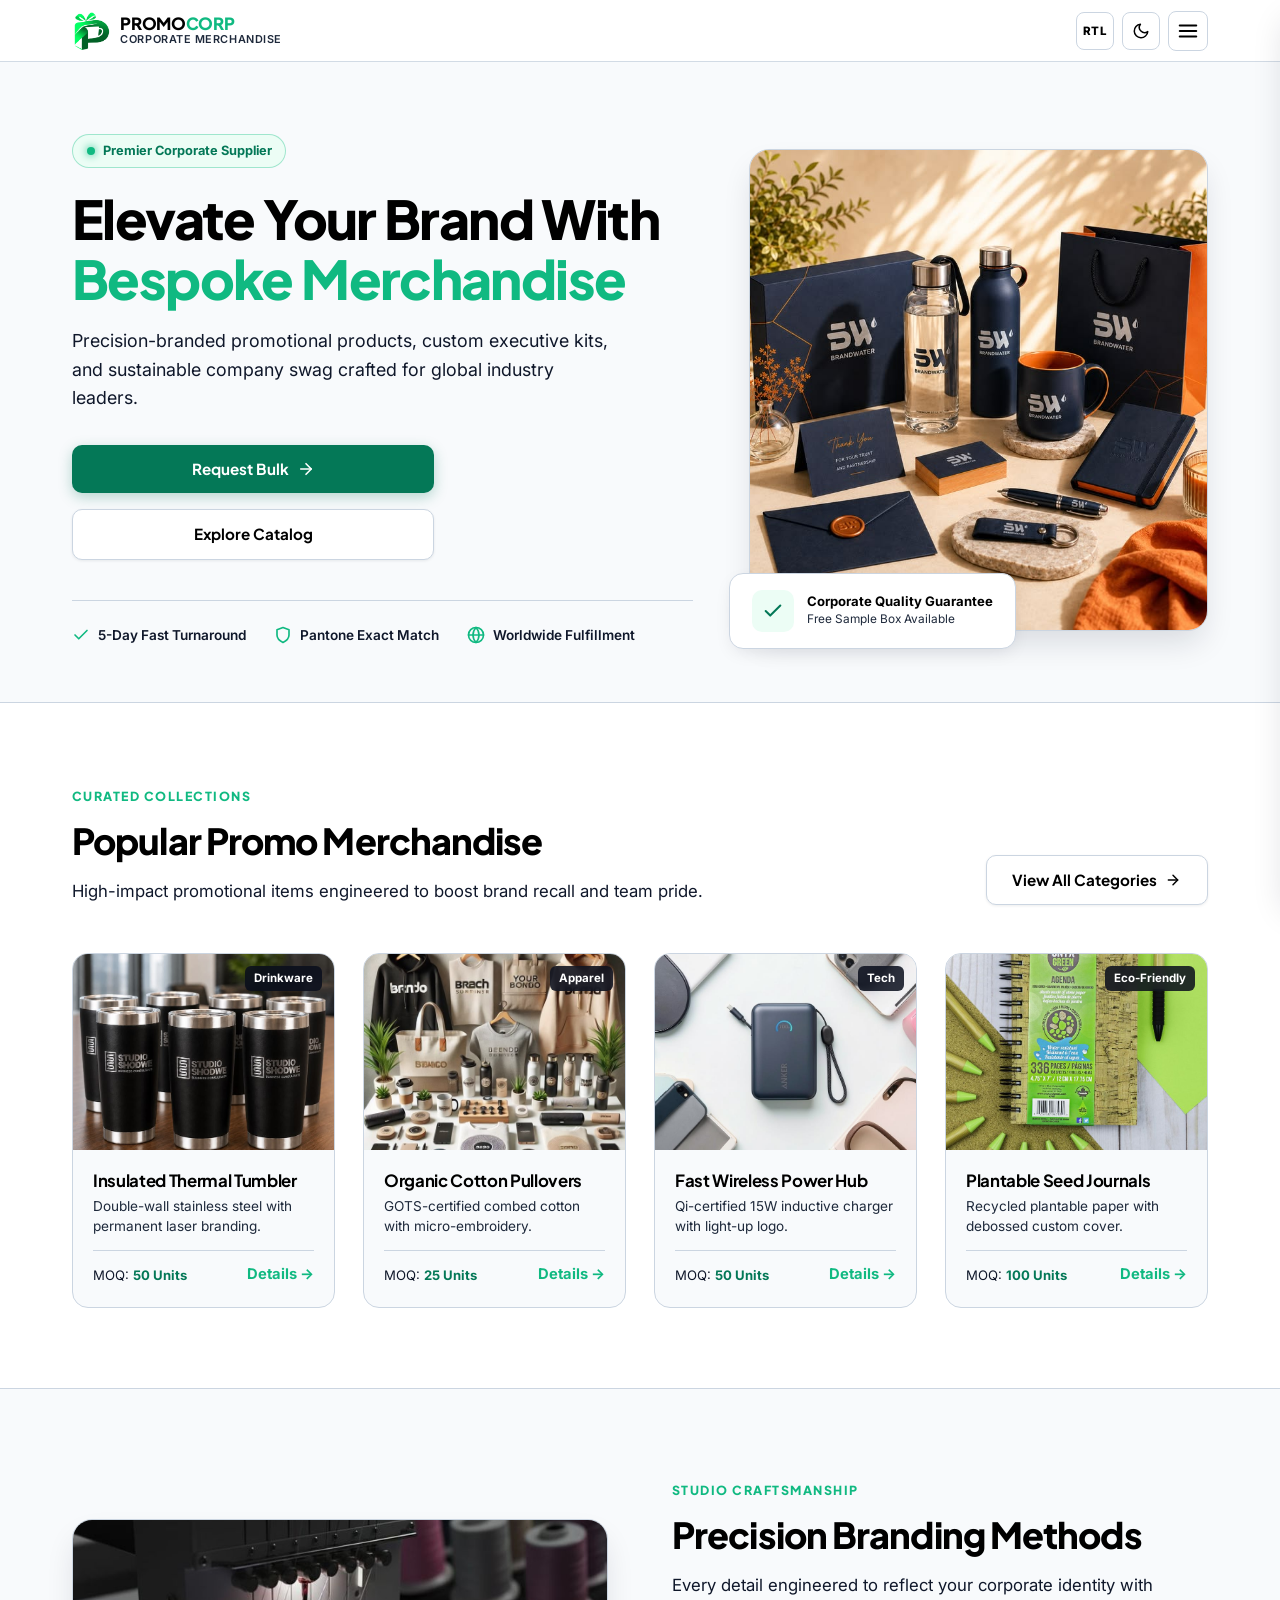
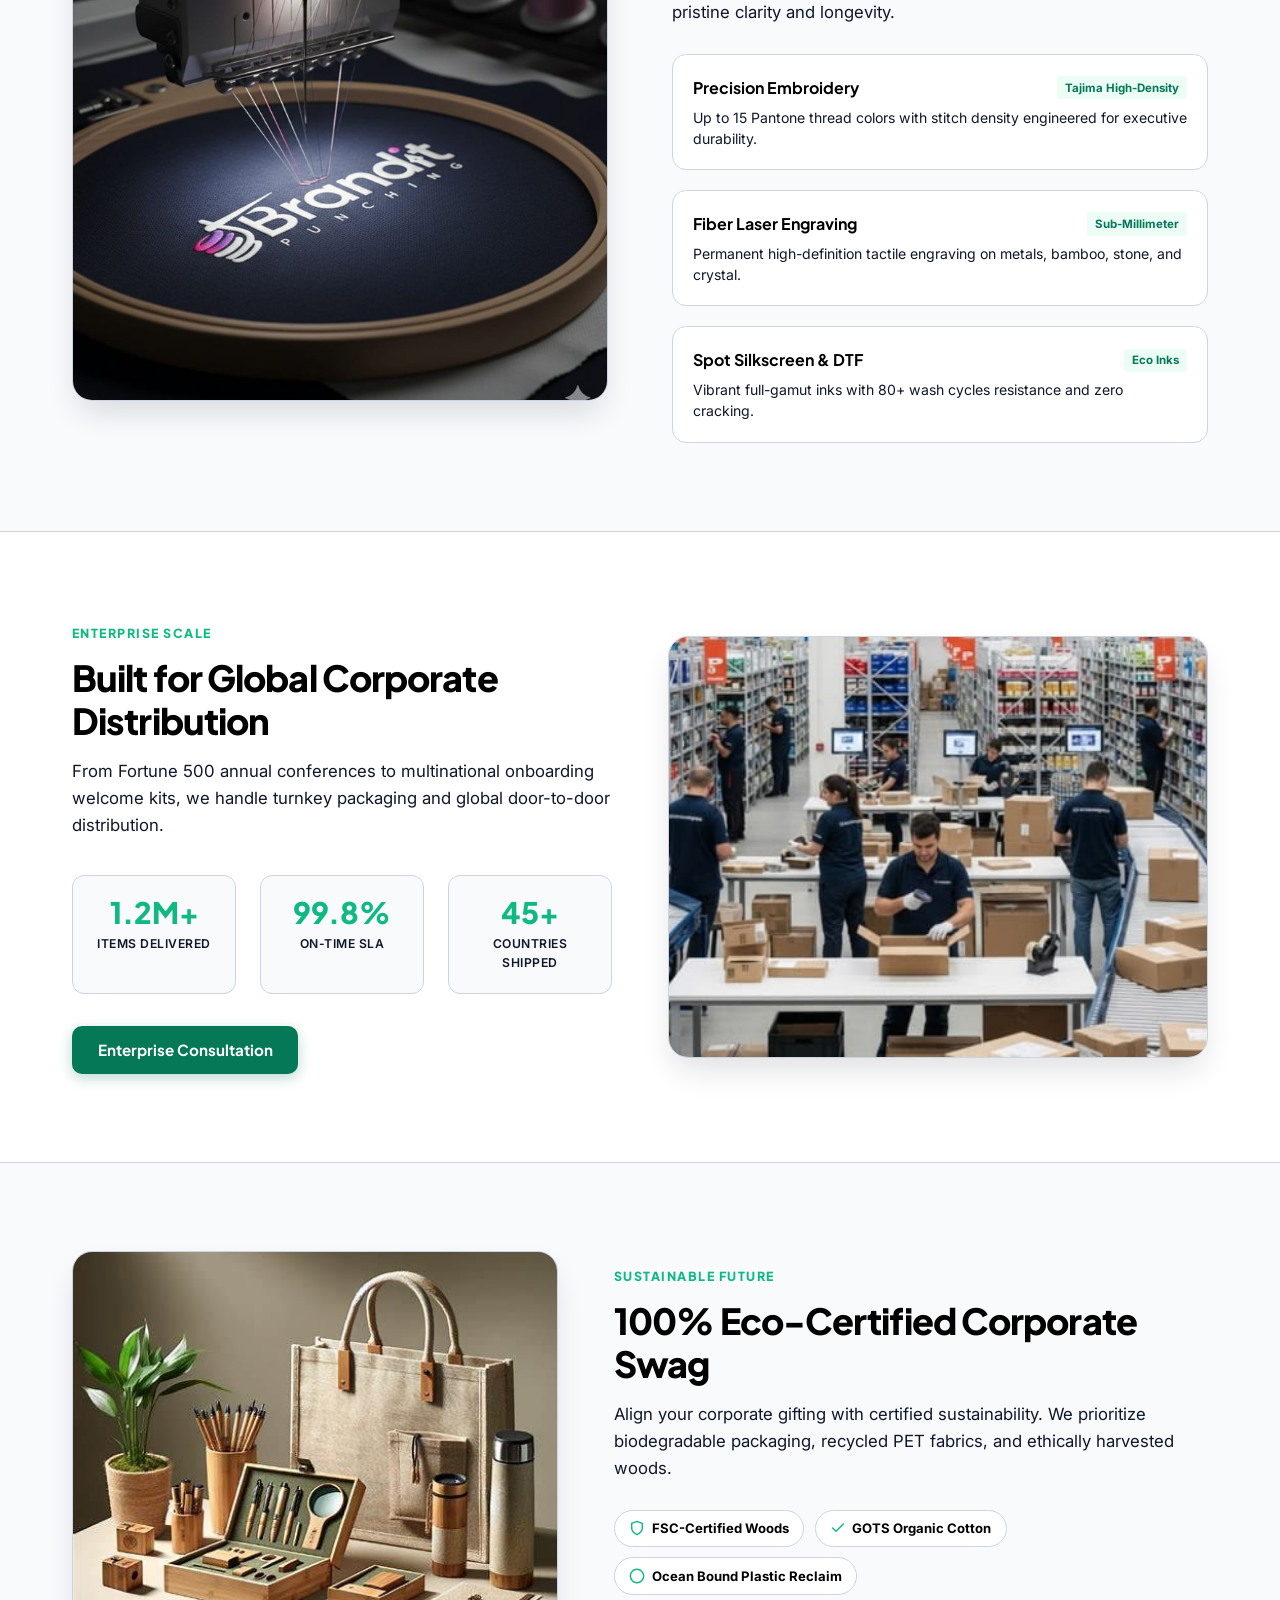
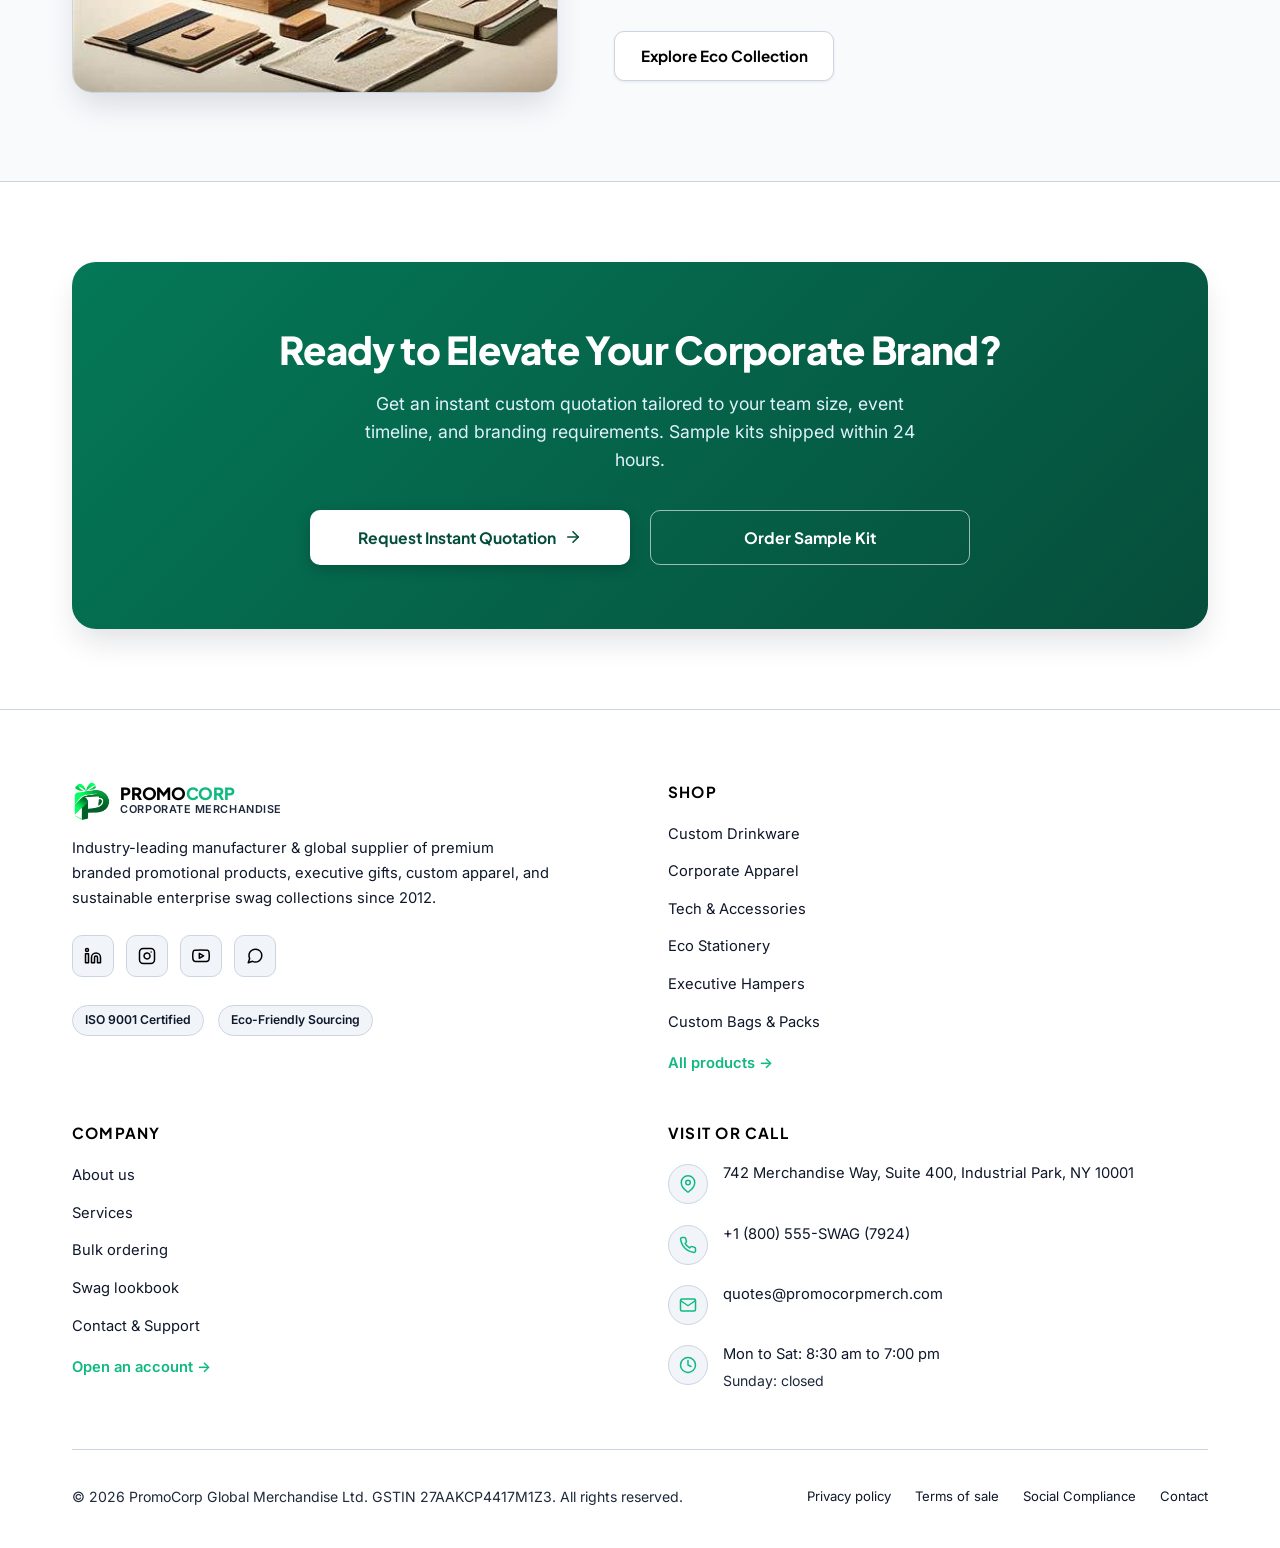
==== index.html @ 04dabd07 "first commit" ====
<!DOCTYPE html>
<html lang="en" dir="ltr">

<head>
  <meta charset="UTF-8">
  <meta name="viewport" content="width=device-width, initial-scale=1.0">
  <title>Corporate Merchandise &amp; Promotional Products Supplier | PromoCorp</title>
  <meta name="description"
    content="Premier supplier of branded promotional merchandise, customized corporate gifts, premium apparel, and bespoke company swag. High volume capacity &amp; rapid turnarounds.">
  <link rel="icon" type="image/png" href="assets/images/logo.png">
  <link rel="stylesheet" href="assets/css/style.css">
  <link rel="stylesheet" href="assets/css/responsive.css">
</head>

<body>

  <!-- ==========================================
       BRANDED PAGE LOADER
       ========================================== -->
  <div id="page-loader" aria-hidden="true">
    <div class="loader-brand">
      <div class="loader-ring"></div>
      <img src="assets/images/logo.png" alt="PromoCorp Logo" width="58" height="58">
    </div>
    <div class="loader-text">Promotional Merchandise</div>
  </div>

  <!-- ==========================================
       FIXED COMPACT HEADER
       ========================================== -->
  <header id="site-header">
    <div class="container-custom header-container">

      <!-- Brand Identity -->
      <a href="index.html" class="brand-identity" aria-label="PromoCorp Homepage">
        <img src="assets/images/logo.png" alt="PromoCorp Logo" class="brand-logo-img" width="38" height="38">
        <div class="brand-info">
          <span class="brand-name">PROMO<span>CORP</span></span>
          <span class="brand-tagline">Corporate Merchandise</span>
        </div>
      </a>

      <!-- Desktop Navigation (Exactly 6 Nav Items on One Line) -->
      <nav class="desktop-nav" aria-label="Main Navigation">
        <ul style="display: flex; align-items: center; gap: 0.25rem; list-style: none; margin: 0; padding: 0;">

          <!-- 1. Home with Click-Only Dropdown -->
          <li class="nav-item has-dropdown">
            <button type="button" class="nav-link active" id="home-dropdown-btn" aria-expanded="false"
              aria-haspopup="true">
              <span>Home</span>
              <svg class="dropdown-arrow" viewBox="0 0 24 24" fill="none" stroke-width="2.2" stroke-linecap="round"
                stroke-linejoin="round">
                <polyline points="6 9 12 15 18 9"></polyline>
              </svg>
            </button>
            <ul class="dropdown-menu" role="menu">
              <li role="none">
                <a href="index.html" class="dropdown-link active" role="menuitem">
                  <span>Home 1 - Corporate</span>
                  <span class="dropdown-badge">Default</span>
                </a>
              </li>
              <li role="none">
                <a href="home-2.html" class="dropdown-link" role="menuitem">
                  <span>Home 2 - Creative Swag</span>
                  <span class="dropdown-badge">Studio</span>
                </a>
              </li>
            </ul>
          </li>

          <!-- 2. Products -->
          <li class="nav-item">
            <a href="products.html" class="nav-link">Products</a>
          </li>

          <!-- 3. Custom Branding -->
          <li class="nav-item">
            <a href="custom-branding.html" class="nav-link">Custom Branding</a>
          </li>

          <!-- 4. About (Mandatory) -->
          <li class="nav-item">
            <a href="about.html" class="nav-link">About</a>
          </li>

          <!-- 5. Contact (Directly Visible) -->
          <li class="nav-item">
            <a href="contact.html" class="nav-link">Contact</a>
          </li>

        </ul>
      </nav>

      <!-- Action Controls: RTL, Dark Mode, Quote CTA Button, Mobile Hamburger -->
      <div class="header-actions">

        <!-- RTL Toggle -->
        <button type="button" class="btn-icon rtl-toggle-btn" aria-label="Switch text direction">
          <span class="dir-label" style="font-size: 0.72rem; font-weight: 800; letter-spacing: 0.05em;">RTL</span>
        </button>

        <!-- Dark Mode Toggle -->
        <button type="button" class="btn-icon theme-toggle-btn" aria-label="Toggle dark mode">
          <svg class="icon-moon" viewBox="0 0 24 24" fill="none" stroke="currentColor" stroke-width="2"
            stroke-linecap="round" stroke-linejoin="round">
            <path d="M21 12.79A9 9 0 1 1 11.21 3 7 7 0 0 0 21 12.79z"></path>
          </svg>
          <svg class="icon-sun" viewBox="0 0 24 24" fill="none" stroke="currentColor" stroke-width="2"
            stroke-linecap="round" stroke-linejoin="round" style="display: none;">
            <circle cx="12" cy="12" r="5"></circle>
            <line x1="12" y1="1" x2="12" y2="3"></line>
            <line x1="12" y1="21" x2="12" y2="23"></line>
            <line x1="4.22" y1="4.22" x2="5.64" y2="5.64"></line>
            <line x1="18.36" y1="18.36" x2="19.78" y2="19.78"></line>
            <line x1="1" y1="12" x2="3" y2="12"></line>
            <line x1="21" y1="12" x2="23" y2="12"></line>
            <line x1="4.22" y1="19.78" x2="5.64" y2="18.36"></line>
            <line x1="18.36" y1="5.64" x2="19.78" y2="4.22"></line>
          </svg>
        </button>

        <!-- Request a Quote CTA Button -->
        <a href="contact.html#quote" class="btn-header-cta" aria-label="Request a Corporate Quote">
          <svg viewBox="0 0 24 24" fill="none" stroke="currentColor" stroke-width="2.2" stroke-linecap="round"
            stroke-linejoin="round">
            <path d="M14 2H6a2 2 0 0 0-2 2v16a2 2 0 0 0 2 2h12a2 2 0 0 0 2-2V8z"></path>
            <polyline points="14 2 14 8 20 8"></polyline>
            <line x1="16" y1="13" x2="8" y2="13"></line>
            <line x1="16" y1="17" x2="8" y2="17"></line>
          </svg>
          <span>Request a Quote</span>
        </a>

        <!-- Mobile Menu Hamburger Button -->
        <button type="button" class="mobile-toggle-btn" id="mobile-menu-btn" aria-label="Open mobile menu"
          aria-expanded="false">
          <svg width="22" height="22" viewBox="0 0 24 24" fill="none" stroke="currentColor" stroke-width="2.2"
            stroke-linecap="round" stroke-linejoin="round">
            <line x1="3" y1="12" x2="21" y2="12"></line>
            <line x1="3" y1="6" x2="21" y2="6"></line>
            <line x1="3" y1="18" x2="21" y2="18"></line>
          </svg>
        </button>

      </div>

    </div>
  </header>

  <!-- ==========================================
       MOBILE DRAWER NAVIGATION
       ========================================== -->
  <div class="mobile-drawer-overlay" id="mobile-drawer-overlay"></div>
  <aside class="mobile-drawer" id="mobile-drawer" aria-label="Mobile Navigation">

    <!-- Mobile Drawer Header -->
    <div class="mobile-drawer-header">
      <div class="brand-identity">
        <img src="assets/images/logo.png" alt="PromoCorp Logo" class="brand-logo-img" width="34" height="34">
        <div class="brand-info">
          <span class="brand-name">PROMO<span>CORP</span></span>
          <span class="brand-tagline">Corporate Merchandise</span>
        </div>
      </div>
      <button type="button" class="mobile-drawer-close" id="mobile-drawer-close" aria-label="Close mobile menu">
        <svg width="20" height="20" viewBox="0 0 24 24" fill="none" stroke="currentColor" stroke-width="2.2"
          stroke-linecap="round" stroke-linejoin="round">
          <line x1="18" y1="6" x2="6" y2="18"></line>
          <line x1="6" y1="6" x2="18" y2="18"></line>
        </svg>
      </button>
    </div>

    <!-- Mobile Navigation Links -->
    <ul class="mobile-nav-list">

      <!-- Home with Accordion (Closed by default, opens on click) -->
      <li class="mobile-nav-item" id="mobile-home-accordion-item">
        <button type="button" class="mobile-nav-link mobile-accordion-btn active" id="mobile-home-accordion-btn"
          aria-expanded="false">
          <span>Home</span>
          <svg class="dropdown-arrow" viewBox="0 0 24 24" fill="none" stroke-width="2.2" stroke-linecap="round"
            stroke-linejoin="round">
            <polyline points="6 9 12 15 18 9"></polyline>
          </svg>
        </button>
        <div class="mobile-accordion-content">
          <a href="index.html" class="mobile-sub-link active">Home 1 - Corporate Edition</a>
          <a href="home-2.html" class="mobile-sub-link">Home 2 - Creative Swag Studio</a>
        </div>
      </li>

      <li><a href="products.html" class="mobile-nav-link">Products</a></li>
      <li><a href="custom-branding.html" class="mobile-nav-link">Custom Branding</a></li>
      <li><a href="about.html" class="mobile-nav-link">About</a></li>
      <li><a href="contact.html" class="mobile-nav-link">Contact</a></li>

    </ul>

    <!-- Mobile Drawer Footer -->
    <div class="mobile-drawer-footer">
      <a href="contact.html#quote" class="btn-header-cta">
        <svg viewBox="0 0 24 24" fill="none" stroke="currentColor" stroke-width="2.2" stroke-linecap="round"
          stroke-linejoin="round">
          <path d="M14 2H6a2 2 0 0 0-2 2v16a2 2 0 0 0 2 2h12a2 2 0 0 0 2-2V8z"></path>
          <polyline points="14 2 14 8 20 8"></polyline>
          <line x1="16" y1="13" x2="8" y2="13"></line>
          <line x1="16" y1="17" x2="8" y2="17"></line>
        </svg>
        <span>Request a Quote</span>
      </a>
    </div>

  </aside>

  <!-- ==========================================
       MAIN CONTENT (EXACTLY 6 MAIN CONTENT SECTIONS)
       ========================================== -->
  <main id="main-content">

    <!-- ----------------------------------------------------
         SECTION 1: HERO EDITORIAL SHOWCASE
         ---------------------------------------------------- -->
    <section class="hero-editorial" id="hero-section">
      <div class="container-custom">
        <div class="hero-grid">

          <!-- Text Column -->
          <div class="hero-content">
            <div class="hero-badge">
              <span class="hero-badge-dot"></span>
              <span>Premier Corporate Supplier</span>
            </div>
            <h1 class="hero-title">
              Elevate Your Brand With <span class="highlight">Bespoke Merchandise</span>
            </h1>
            <p class="hero-lead">
              Precision-branded promotional products, custom executive kits, and sustainable company swag crafted for
              global industry leaders.
            </p>
            <div class="hero-actions">
              <a href="contact.html#quote" class="btn-primary">
                <span>Request Bulk </span>
                <svg width="18" height="18" viewBox="0 0 24 24" fill="none" stroke="currentColor" stroke-width="2.2"
                  stroke-linecap="round" stroke-linejoin="round">
                  <line x1="5" y1="12" x2="19" y2="12"></line>
                  <polyline points="12 5 19 12 12 19"></polyline>
                </svg>
              </a>
              <a href="products.html" class="btn-secondary">Explore Catalog</a>
            </div>
            <div class="hero-trust-bar">
              <div class="trust-item">
                <svg viewBox="0 0 24 24" fill="none" stroke="currentColor" stroke-width="2.2" stroke-linecap="round"
                  stroke-linejoin="round">
                  <polyline points="20 6 9 17 4 12"></polyline>
                </svg>
                <span>5-Day Fast Turnaround</span>
              </div>
              <div class="trust-item">
                <svg viewBox="0 0 24 24" fill="none" stroke="currentColor" stroke-width="2.2" stroke-linecap="round"
                  stroke-linejoin="round">
                  <path d="M12 22s8-4 8-10V5l-8-3-8 3v7c0 6 8 10 8 10z"></path>
                </svg>
                <span>Pantone Exact Match</span>
              </div>
              <div class="trust-item">
                <svg viewBox="0 0 24 24" fill="none" stroke="currentColor" stroke-width="2.2" stroke-linecap="round"
                  stroke-linejoin="round">
                  <circle cx="12" cy="12" r="10"></circle>
                  <path d="M12 2a14.5 14.5 0 0 0 0 20 14.5 14.5 0 0 0 0-20"></path>
                  <path d="M2 12h20"></path>
                </svg>
                <span>Worldwide Fulfillment</span>
              </div>
            </div>
          </div>

          <!-- Visual Column -->
          <div class="hero-visual-wrap">
            <div class="hero-main-img-box">
              <img src="assets/images/hero/p1.jpg" alt="Premium Branded Corporate Merchandise Set" width="600"
                height="480" loading="eager">
            </div>
            <div class="hero-floating-card">
              <div class="floating-icon-box">
                <svg width="22" height="22" viewBox="0 0 24 24" fill="none" stroke="currentColor" stroke-width="2.2"
                  stroke-linecap="round" stroke-linejoin="round">
                  <polyline points="20 6 9 17 4 12"></polyline>
                </svg>
              </div>
              <div>
                <div class="floating-card-title">Corporate Quality Guarantee</div>
                <div class="floating-card-sub">Free Sample Box Available</div>
              </div>
            </div>
          </div>

        </div>
      </div>
    </section>

    <!-- ----------------------------------------------------
         SECTION 2: POPULAR PROMO ITEMS (EVEN CARDS & EVEN TEXT)
         ---------------------------------------------------- -->
    <section class="promo-gallery-section" id="popular-items-section">
      <div class="container-custom">

        <div class="promo-header-flex">
          <div>
            <span class="section-eyebrow">Curated Collections</span>
            <h2 class="section-title">Popular Promo Merchandise</h2>
            <p class="section-subtitle">
              High-impact promotional items engineered to boost brand recall and team pride.
            </p>
          </div>
          <a href="products.html" class="btn-secondary">
            <span>View All Categories</span>
            <svg width="16" height="16" viewBox="0 0 24 24" fill="none" stroke="currentColor" stroke-width="2.2"
              stroke-linecap="round" stroke-linejoin="round">
              <line x1="5" y1="12" x2="19" y2="12"></line>
              <polyline points="12 5 19 12 12 19"></polyline>
            </svg>
          </a>
        </div>

        <!-- 4 Completely Even Cards Grid -->
        <div class="promo-grid">

          <!-- Card 1 -->
          <article class="promo-card">
            <div class="promo-card-img-wrap">
              <img src="assets/images/products/p2.jpg" alt="Custom Insulated Drinkware" width="400" height="300"
                loading="lazy">
              <span class="promo-tag-pill">Drinkware</span>
            </div>
            <div class="promo-card-body">
              <div>
                <h3 class="promo-card-title">Insulated Thermal Tumbler</h3>
                <p class="promo-card-desc">Double-wall stainless steel with permanent laser branding.</p>
              </div>
              <div class="promo-card-meta">
                <span>MOQ: <strong>50 Units</strong></span>
                <a href="products.html#drinkware" class="footer-link"
                  style="font-weight: 700; color: var(--color-accent);">Details &rarr;</a>
              </div>
            </div>
          </article>

          <!-- Card 2 -->
          <article class="promo-card">
            <div class="promo-card-img-wrap">
              <img src="assets/images/products/p3.jpg" alt="Corporate Branded Apparel" width="400" height="300"
                loading="lazy">
              <span class="promo-tag-pill">Apparel</span>
            </div>
            <div class="promo-card-body">
              <div>
                <h3 class="promo-card-title">Organic Cotton Pullovers</h3>
                <p class="promo-card-desc">GOTS-certified combed cotton with micro-embroidery.</p>
              </div>
              <div class="promo-card-meta">
                <span>MOQ: <strong>25 Units</strong></span>
                <a href="products.html#apparel" class="footer-link"
                  style="font-weight: 700; color: var(--color-accent);">Details &rarr;</a>
              </div>
            </div>
          </article>

          <!-- Card 3 -->
          <article class="promo-card">
            <div class="promo-card-img-wrap">
              <img src="assets/images/p4.jpg" alt="Tech Accessories & Power Banks" width="400" height="300"
                loading="lazy">
              <span class="promo-tag-pill">Tech</span>
            </div>
            <div class="promo-card-body">
              <div>
                <h3 class="promo-card-title">Fast Wireless Power Hub</h3>
                <p class="promo-card-desc">Qi-certified 15W inductive charger with light-up logo.</p>
              </div>
              <div class="promo-card-meta">
                <span>MOQ: <strong>50 Units</strong></span>
                <a href="products.html#tech" class="footer-link"
                  style="font-weight: 700; color: var(--color-accent);">Details &rarr;</a>
              </div>
            </div>
          </article>

          <!-- Card 4 -->
          <article class="promo-card">
            <div class="promo-card-img-wrap">
              <img src="assets/images/products/p5.jpg" alt="Sustainable Eco Stationery" width="400" height="300"
                loading="lazy">
              <span class="promo-tag-pill">Eco-Friendly</span>
            </div>
            <div class="promo-card-body">
              <div>
                <h3 class="promo-card-title">Plantable Seed Journals</h3>
                <p class="promo-card-desc">Recycled plantable paper with debossed custom cover.</p>
              </div>
              <div class="promo-card-meta">
                <span>MOQ: <strong>100 Units</strong></span>
                <a href="products.html#stationery" class="footer-link"
                  style="font-weight: 700; color: var(--color-accent);">Details &rarr;</a>
              </div>
            </div>
          </article>

        </div>

      </div>
    </section>

    <!-- ----------------------------------------------------
         SECTION 3: BESPOKE CUSTOM BRANDING & CRAFT
         ---------------------------------------------------- -->
    <section class="branding-craft-section" id="branding-craft-section">
      <div class="container-custom">
        <div class="craft-grid">

          <!-- Craft Visual -->
          <div class="craft-img-container">
            <img src="assets/images/services/p6.jpg" alt="Precision Custom Branding Techniques" width="600" height="480"
              loading="lazy">
          </div>

          <!-- Craft Editorial Details -->
          <div>
            <span class="section-eyebrow">Studio Craftsmanship</span>
            <h2 class="section-title">Precision Branding Methods</h2>
            <p class="section-subtitle">
              Every detail engineered to reflect your corporate identity with pristine clarity and longevity.
            </p>

            <div class="craft-method-list">

              <div class="craft-method-item">
                <div class="method-top">
                  <span class="method-name">Precision Embroidery</span>
                  <span class="method-badge">Tajima High-Density</span>
                </div>
                <p class="method-desc">Up to 15 Pantone thread colors with stitch density engineered for executive
                  durability.</p>
              </div>

              <div class="craft-method-item">
                <div class="method-top">
                  <span class="method-name">Fiber Laser Engraving</span>
                  <span class="method-badge">Sub-Millimeter</span>
                </div>
                <p class="method-desc">Permanent high-definition tactile engraving on metals, bamboo, stone, and
                  crystal.</p>
              </div>

              <div class="craft-method-item">
                <div class="method-top">
                  <span class="method-name">Spot Silkscreen &amp; DTF</span>
                  <span class="method-badge">Eco Inks</span>
                </div>
                <p class="method-desc">Vibrant full-gamut inks with 80+ wash cycles resistance and zero cracking.</p>
              </div>

            </div>
          </div>

        </div>
      </div>
    </section>

    <!-- ----------------------------------------------------
         SECTION 4: ENTERPRISE MERCHANDISE SOLUTIONS
         ---------------------------------------------------- -->
    <section class="enterprise-merch-section" id="enterprise-solutions-section">
      <div class="container-custom">
        <div class="enterprise-grid">

          <!-- Column 1: Editorial Stats -->
          <div>
            <span class="section-eyebrow">Enterprise Scale</span>
            <h2 class="section-title">Built for Global Corporate Distribution</h2>
            <p class="section-subtitle">
              From Fortune 500 annual conferences to multinational onboarding welcome kits, we handle turnkey packaging
              and global door-to-door distribution.
            </p>

            <!-- Even Stats Grid -->
            <div class="enterprise-stats-row">
              <div class="stat-box">
                <div class="stat-number">1.2M+</div>
                <div class="stat-label">Items Delivered</div>
              </div>
              <div class="stat-box">
                <div class="stat-number">99.8%</div>
                <div class="stat-label">On-Time SLA</div>
              </div>
              <div class="stat-box">
                <div class="stat-number">45+</div>
                <div class="stat-label">Countries Shipped</div>
              </div>
            </div>

            <a href="contact.html#quote" class="btn-primary">Enterprise Consultation</a>
          </div>

          <!-- Column 2: Visual -->
          <div class="enterprise-img-box">
            <img src="assets/images/sections/p7.jpg" alt="Enterprise Corporate Fulfillment" width="600" height="420"
              loading="lazy">
          </div>

        </div>
      </div>
    </section>

    <!-- ----------------------------------------------------
         SECTION 5: SUSTAINABLE ECO-MERCH SPOTLIGHT
         ---------------------------------------------------- -->
    <section class="eco-spotlight-section" id="eco-merch-section">
      <div class="container-custom">
        <div class="eco-grid">

          <!-- Eco Visual -->
          <div class="eco-visual-box">
            <img src="assets/images/sections/p8.jpg" alt="Sustainable Eco-Friendly Corporate Merchandise" width="600"
              height="440" loading="lazy">
          </div>

          <!-- Eco Content -->
          <div>
            <span class="section-eyebrow">Sustainable Future</span>
            <h2 class="section-title">100% Eco-Certified Corporate Swag</h2>
            <p class="section-subtitle">
              Align your corporate gifting with certified sustainability. We prioritize biodegradable packaging,
              recycled PET fabrics, and ethically harvested woods.
            </p>

            <div class="eco-pills-row">
              <div class="eco-pill">
                <svg viewBox="0 0 24 24" fill="none" stroke="currentColor" stroke-width="2.2" stroke-linecap="round"
                  stroke-linejoin="round">
                  <path d="M12 22s8-4 8-10V5l-8-3-8 3v7c0 6 8 10 8 10z"></path>
                </svg>
                <span>FSC-Certified Woods</span>
              </div>
              <div class="eco-pill">
                <svg viewBox="0 0 24 24" fill="none" stroke="currentColor" stroke-width="2.2" stroke-linecap="round"
                  stroke-linejoin="round">
                  <polyline points="20 6 9 17 4 12"></polyline>
                </svg>
                <span>GOTS Organic Cotton</span>
              </div>
              <div class="eco-pill">
                <svg viewBox="0 0 24 24" fill="none" stroke="currentColor" stroke-width="2.2" stroke-linecap="round"
                  stroke-linejoin="round">
                  <circle cx="12" cy="12" r="10"></circle>
                </svg>
                <span>Ocean Bound Plastic Reclaim</span>
              </div>
            </div>

            <a href="products.html#eco" class="btn-secondary">Explore Eco Collection</a>
          </div>

        </div>
      </div>
    </section>

    <!-- ----------------------------------------------------
         SECTION 6: HIGH-CONVERSION FINAL CTA
         ---------------------------------------------------- -->
    <section class="home-cta-banner" id="quote-cta-section">
      <div class="container-custom">
        <div class="cta-inner-card">
          <h2>Ready to Elevate Your Corporate Brand?</h2>
          <p>
            Get an instant custom quotation tailored to your team size, event timeline, and branding requirements.
            Sample kits shipped within 24 hours.
          </p>
          <div class="cta-btn-group">
            <a href="contact.html#quote" class="btn-cta-white">
              <span>Request Instant Quotation</span>
              <svg width="18" height="18" viewBox="0 0 24 24" fill="none" stroke="currentColor" stroke-width="2.2"
                stroke-linecap="round" stroke-linejoin="round">
                <line x1="5" y1="12" x2="19" y2="12"></line>
                <polyline points="12 5 19 12 12 19"></polyline>
              </svg>
            </a>
            <a href="contact.html" class="btn-cta-outline">Order Sample Kit</a>
          </div>
        </div>
      </div>
    </section>

  </main>

  <!-- ==========================================
       SHARED FOOTER
       ========================================== -->
  <footer id="site-footer">
    <div class="container-custom">
      <div class="footer-grid">

        <!-- Block 1: Brand & Socials (Top-Left) -->
        <div class="footer-brand-col">
          <a href="index.html" class="brand-identity">
            <img src="assets/images/logo.png" alt="PromoCorp Logo" class="brand-logo-img" width="38" height="38">
            <div class="brand-info">
              <span class="brand-name">PROMO<span>CORP</span></span>
              <span class="brand-tagline">Corporate Merchandise</span>
            </div>
          </a>
          <p class="footer-desc">
            Industry-leading manufacturer &amp; global supplier of premium branded promotional products, executive
            gifts, custom apparel, and sustainable enterprise swag collections since 2012.
          </p>

          <!-- Social Media Icons (Reference Model) -->
          <div class="footer-social-row">
            <a href="https://linkedin.com" class="footer-social-btn" aria-label="LinkedIn" target="_blank" rel="noopener">
              <svg viewBox="0 0 24 24" fill="none" stroke="currentColor" stroke-width="2" stroke-linecap="round" stroke-linejoin="round">
                <path d="M16 8a6 6 0 0 1 6 6v7h-4v-7a2 2 0 0 0-2-2 2 2 0 0 0-2 2v7h-4v-7a6 6 0 0 1 6-6z"></path>
                <rect x="2" y="9" width="4" height="12"></rect>
                <circle cx="4" cy="4" r="2"></circle>
              </svg>
            </a>
            <a href="https://instagram.com" class="footer-social-btn" aria-label="Instagram" target="_blank" rel="noopener">
              <svg viewBox="0 0 24 24" fill="none" stroke="currentColor" stroke-width="2" stroke-linecap="round" stroke-linejoin="round">
                <rect x="2" y="2" width="20" height="20" rx="5" ry="5"></rect>
                <path d="M16 11.37A4 4 0 1 1 12.63 8 4 4 0 0 1 16 11.37z"></path>
                <line x1="17.5" y1="6.5" x2="17.51" y2="6.5"></line>
              </svg>
            </a>
            <a href="https://youtube.com" class="footer-social-btn" aria-label="YouTube" target="_blank" rel="noopener">
              <svg viewBox="0 0 24 24" fill="none" stroke="currentColor" stroke-width="2" stroke-linecap="round" stroke-linejoin="round">
                <path d="M22.54 6.42a2.78 2.78 0 0 0-1.94-2C18.88 4 12 4 12 4s-6.88 0-8.6.46a2.78 2.78 0 0 0-1.94 2A29 29 0 0 0 1 11.75a29 29 0 0 0 .46 5.33A2.78 2.78 0 0 0 3.4 19c1.72.46 8.6.46 8.6.46s6.88 0 8.6-.46a2.78 2.78 0 0 0 1.94-2 29 29 0 0 0 .46-5.25 29 29 0 0 0-.46-5.33z"></path>
                <polygon points="9.75 15.02 15.5 11.75 9.75 8.48 9.75 15.02"></polygon>
              </svg>
            </a>
            <a href="https://wa.me/18005557924" class="footer-social-btn" aria-label="WhatsApp" target="_blank" rel="noopener">
              <svg viewBox="0 0 24 24" fill="none" stroke="currentColor" stroke-width="2" stroke-linecap="round" stroke-linejoin="round">
                <path d="M21 11.5a8.38 8.38 0 0 1-.9 3.8 8.5 8.5 0 0 1-7.6 4.7 8.38 8.38 0 0 1-3.8-.9L3 21l1.9-5.7a8.38 8.38 0 0 1-.9-3.8 8.5 8.5 0 0 1 4.7-7.6 8.38 8.38 0 0 1 3.8-.9h.5a8.48 8.48 0 0 1 8 8v.5z"></path>
              </svg>
            </a>
          </div>

          <div class="footer-badges">
            <span class="footer-badge-pill">ISO 9001 Certified</span>
            <span class="footer-badge-pill">Eco-Friendly Sourcing</span>
          </div>
        </div>

        <!-- Block 2: SHOP (Top-Right) -->
        <div class="footer-col-shop">
          <h2 class="footer-heading">SHOP</h2>
          <ul class="footer-nav-list">
            <li><a href="products.html#drinkware" class="footer-link">Custom Drinkware</a></li>
            <li><a href="products.html#apparel" class="footer-link">Corporate Apparel</a></li>
            <li><a href="products.html#tech" class="footer-link">Tech &amp; Accessories</a></li>
            <li><a href="products.html#stationery" class="footer-link">Eco Stationery</a></li>
            <li><a href="products.html#executive" class="footer-link">Executive Hampers</a></li>
            <li><a href="products.html#bags" class="footer-link">Custom Bags &amp; Packs</a></li>
            <li><a href="products.html" class="footer-link footer-link-highlight">All products &rarr;</a></li>
          </ul>
        </div>

        <!-- Block 3: COMPANY (Bottom-Left) -->
        <div class="footer-col-company">
          <h2 class="footer-heading">COMPANY</h2>
          <ul class="footer-nav-list">
            <li><a href="about.html" class="footer-link">About us</a></li>
            <li><a href="custom-branding.html" class="footer-link">Services</a></li>
            <li><a href="contact.html#quote" class="footer-link">Bulk ordering</a></li>
            <li><a href="home-2.html" class="footer-link">Swag lookbook</a></li>
            <li><a href="contact.html" class="footer-link">Contact &amp; Support</a></li>
            <li><a href="contact.html#quote" class="footer-link footer-link-highlight">Open an account &rarr;</a></li>
          </ul>
        </div>

        <!-- Block 4: VISIT OR CALL (Bottom-Right) -->
        <div class="footer-col-contact">
          <h2 class="footer-heading">VISIT OR CALL</h2>
          <div class="footer-contact-items-wrap">

            <div class="footer-contact-item">
              <div class="footer-icon-badge" aria-hidden="true">
                <svg viewBox="0 0 24 24" fill="none" stroke="currentColor" stroke-width="2" stroke-linecap="round"
                  stroke-linejoin="round">
                  <path d="M21 10c0 7-9 13-9 13s-9-6-9-13a9 9 0 0 1 18 0z"></path>
                  <circle cx="12" cy="10" r="3"></circle>
                </svg>
              </div>
              <div class="footer-contact-text">
                <span>742 Merchandise Way, Suite 400, Industrial Park, NY 10001</span>
              </div>
            </div>

            <div class="footer-contact-item">
              <div class="footer-icon-badge" aria-hidden="true">
                <svg viewBox="0 0 24 24" fill="none" stroke="currentColor" stroke-width="2" stroke-linecap="round"
                  stroke-linejoin="round">
                  <path
                    d="M22 16.92v3a2 2 0 0 1-2.18 2 19.79 19.79 0 0 1-8.63-3.07 19.5 19.5 0 0 1-6-6 19.79 19.79 0 0 1-3.07-8.67A2 2 0 0 1 4.11 2h3a2 2 0 0 1 2 1.72 12.84 12.84 0 0 0 .7 2.81 2 2 0 0 1-.45 2.11L8.09 9.91a16 16 0 0 0 6 6l1.27-1.27a2 2 0 0 1 2.11-.45 12.84 12.84 0 0 0 2.81.7A2 2 0 0 1 22 16.92z">
                  </path>
                </svg>
              </div>
              <div class="footer-contact-text">
                <a href="tel:+18005557924" class="footer-contact-link">+1 (800) 555-SWAG (7924)</a>
              </div>
            </div>

            <div class="footer-contact-item">
              <div class="footer-icon-badge" aria-hidden="true">
                <svg viewBox="0 0 24 24" fill="none" stroke="currentColor" stroke-width="2" stroke-linecap="round"
                  stroke-linejoin="round">
                  <path d="M4 4h16c1.1 0 2 .9 2 2v12c0 1.1-.9 2-2 2H4c-1.1 0-2-.9-2-2V6c0-1.1.9-2 2-2z"></path>
                  <polyline points="22,6 12,13 2,6"></polyline>
                </svg>
              </div>
              <div class="footer-contact-text">
                <a href="mailto:quotes@promocorpmerch.com" class="footer-contact-link">quotes@promocorpmerch.com</a>
              </div>
            </div>

            <div class="footer-contact-item">
              <div class="footer-icon-badge" aria-hidden="true">
                <svg viewBox="0 0 24 24" fill="none" stroke="currentColor" stroke-width="2" stroke-linecap="round"
                  stroke-linejoin="round">
                  <circle cx="12" cy="12" r="10"></circle>
                  <polyline points="12 6 12 12 16 14"></polyline>
                </svg>
              </div>
              <div class="footer-contact-text">
                <div>Mon to Sat: 8:30 am to 7:00 pm</div>
                <div class="footer-hours-closed">Sunday: closed</div>
              </div>
            </div>

          </div>
        </div>

      </div>

      <!-- Bottom Bar -->
      <div class="footer-bottom">
        <p class="footer-copy">&copy; 2026 PromoCorp Global Merchandise Ltd. GSTIN 27AAKCP4417M1Z3. All rights reserved.</p>
        <div class="footer-bottom-links">
          <a href="contact.html#privacy" class="footer-link">Privacy policy</a>
          <a href="contact.html#terms" class="footer-link">Terms of sale</a>
          <a href="contact.html#compliance" class="footer-link">Social Compliance</a>
          <a href="contact.html" class="footer-link">Contact</a>
        </div>
      </div>

    </div>
  </footer>

  <!-- ==========================================
       SCROLL TO TOP BUTTON
       ========================================== -->
  <button type="button" id="scroll-top-btn" aria-label="Scroll to top of page">
    <svg viewBox="0 0 24 24" fill="none" stroke="currentColor" stroke-width="2.5" stroke-linecap="round"
      stroke-linejoin="round">
      <polyline points="18 15 12 9 6 15"></polyline>
    </svg>
  </button>

  <!-- Centralized External Script (Zero Inline Script) -->
  <script src="assets/js/main.js"></script>
</body>

</html>
---- assets/css/style.css ----
@import url('https://fonts.googleapis.com/css2?family=Inter:wght@300;400;500;600;700&family=Plus+Jakarta+Sans:wght@500;600;700;800&display=swap');

/* ==========================================================================
   CSS CUSTOM PROPERTIES / DESIGN TOKENS
   ========================================================================== */
:root {
  /* Brand Palette (Luxury Emerald & Mint Green Theme) */
  --color-primary: #047857;
  /* Deep Luxury Emerald */
  --color-primary-dark: #064e3b;
  /* Deep Forest Green */
  --color-accent: #10b981;
  /* Vibrant Mint / Electric Emerald */
  --color-accent-light: #ecfdf5;
  /* Soft Mint Tint */
  --color-accent-glow: rgba(16, 185, 129, 0.25);

  /* Light Theme Surfaces & Ultra-Bright High-Contrast Text */
  --bg-body: #f8fafc;
  --bg-surface: #ffffff;
  --bg-surface-elevated: #ffffff;
  --bg-subtle: #f1f5f9;
  --border-color: #cbd5e1;
  --border-focus: #10b981;
  --text-main: #000000;
  /* Maximum contrast black in light mode */
  --text-muted: #0f172a;
  /* Crisp bold text in light mode */
  --text-dim: #1e293b;
  /* Fully readable secondary text */
  --header-bg: rgba(255, 255, 255, 0.96);
  --header-border: rgba(203, 213, 225, 0.85);

  /* Shadows */
  --shadow-sm: 0 1px 3px rgba(15, 23, 42, 0.08);
  --shadow-md: 0 6px 18px -4px rgba(15, 23, 42, 0.1);
  --shadow-lg: 0 16px 32px -6px rgba(15, 23, 42, 0.14);

  /* Typography */
  --font-heading: 'Plus Jakarta Sans', system-ui, -apple-system, sans-serif;
  --font-body: 'Inter', system-ui, -apple-system, sans-serif;

  /* Dimensions */
  --header-height: 64px;
  --transition-fast: 0.2s cubic-bezier(0.16, 1, 0.3, 1);
  --transition-smooth: 0.35s cubic-bezier(0.16, 1, 0.3, 1);
}

/* ==========================================================================
   MANDATORY STRICT DARK MODE: #000000 ONLY & MAXIMUM BRIGHT TEXT
   ========================================================================== */
html.dark {
  --bg-body: #000000;
  /* Strictly pure black */
  --bg-surface: #0a0a0a;
  --bg-surface-elevated: #141414;
  --bg-subtle: #0f0f0f;
  --border-color: #262626;
  --border-focus: #10b981;
  --text-main: #ffffff;
  /* Pure brilliant white */
  --text-muted: #ffffff;
  /* Pure brilliant white soft text */
  --text-dim: #f1f5f9;
  /* Ultra-bright secondary text */
  --header-bg: rgba(0, 0, 0, 0.95);
  --header-border: rgba(38, 38, 38, 0.9);
  --shadow-sm: 0 1px 3px rgba(0, 0, 0, 0.8);
  --shadow-md: 0 6px 20px rgba(0, 0, 0, 0.9);
  --shadow-lg: 0 16px 36px rgba(0, 0, 0, 0.95);
}

/* ==========================================================================
   RESET & BASE STYLES
   ========================================================================== */
*,
*::before,
*::after {
  box-sizing: border-box;
  margin: 0;
  padding: 0;
}

html {
  scroll-behavior: smooth;
  font-size: 16px;
  -webkit-text-size-adjust: 100%;
}

body {
  font-family: var(--font-body);
  background-color: var(--bg-body);
  color: var(--text-main);
  line-height: 1.6;
  min-height: 100vh;
  display: flex;
  flex-direction: column;
  transition: background-color var(--transition-fast), color var(--transition-fast);
  padding-top: var(--header-height);
  -webkit-font-smoothing: antialiased;
}

h1,
h2,
h3,
h4,
h5,
h6 {
  font-family: var(--font-heading);
  color: var(--text-main);
  line-height: 1.25;
  font-weight: 700;
  letter-spacing: -0.02em;
}

a {
  color: inherit;
  text-decoration: none;
  transition: color var(--transition-fast);
}

img {
  max-width: 100%;
  height: auto;
  display: block;
}

button {
  font-family: inherit;
  cursor: pointer;
  border: none;
  background: none;
}

:focus-visible {
  outline: 2px solid var(--color-accent);
  outline-offset: 2px;
}

/* Container - Header, Section & Footer Share Identical Dimensions */
.container-custom {
  width: 100%;
  max-width: 1200px;
  margin-left: auto;
  margin-right: auto;
  padding-left: 1.25rem;
  padding-right: 1.25rem;
}

@media (min-width: 640px) {
  .container-custom {
    padding-left: 1.75rem;
    padding-right: 1.75rem;
  }
}

@media (min-width: 1024px) {
  .container-custom {
    padding-left: 2rem;
    padding-right: 2rem;
  }
}

/* ==========================================================================
   BRANDED PAGE LOADER
   ========================================================================== */
#page-loader {
  position: fixed;
  inset: 0;
  background-color: var(--bg-body);
  z-index: 99999;
  display: flex;
  flex-direction: column;
  align-items: center;
  justify-content: center;
  gap: 1.25rem;
  transition: opacity 0.4s ease, visibility 0.4s ease;
}

#page-loader.loaded {
  opacity: 0;
  visibility: hidden;
  pointer-events: none;
}

.loader-brand {
  position: relative;
  display: flex;
  align-items: center;
  justify-content: center;
  width: 84px;
  height: 84px;
}

.loader-brand img {
  width: 58px;
  height: 58px;
  object-fit: contain;
  animation: pulseLogo 1.6s ease-in-out infinite;
}

.loader-ring {
  position: absolute;
  inset: 0;
  border: 3px solid rgba(16, 185, 129, 0.15);
  border-top-color: var(--color-accent);
  border-radius: 50%;
  animation: spinRing 0.9s linear infinite;
}

.loader-text {
  font-family: var(--font-heading);
  font-size: 0.85rem;
  font-weight: 700;
  letter-spacing: 0.12em;
  text-transform: uppercase;
  color: var(--text-muted);
}

@keyframes spinRing {
  to {
    transform: rotate(360deg);
  }
}

@keyframes pulseLogo {

  0%,
  100% {
    transform: scale(0.96);
    opacity: 0.85;
  }

  50% {
    transform: scale(1.05);
    opacity: 1;
  }
}

/* ==========================================================================
   FIXED COMPACT HEADER (SLEEK HEIGHT & SINGLE-LINE ALIGNMENT)
   ========================================================================== */
#site-header {
  position: fixed;
  top: 0;
  left: 0;
  right: 0;
  height: var(--header-height);
  background-color: var(--header-bg);
  backdrop-filter: blur(14px);
  -webkit-backdrop-filter: blur(14px);
  border-bottom: 1px solid var(--header-border);
  z-index: 1000;
  display: flex;
  align-items: center;
  transition: background-color var(--transition-fast), border-color var(--transition-fast), box-shadow var(--transition-fast);
}

#site-header.scrolled {
  box-shadow: var(--shadow-sm);
}

/* Header Container - 100% Identical Size to Section & Footer Containers */
.header-container {
  display: flex;
  align-items: center;
  justify-content: space-between;
  width: 100%;
  gap: 1.25rem;
}

/* Brand Identity */
.brand-identity {
  display: flex;
  align-items: center;
  gap: 0.65rem;
  text-decoration: none;
  flex-shrink: 0;
}

.brand-logo-img {
  width: 38px;
  height: 38px;
  object-fit: contain;
  transition: transform var(--transition-fast);
}

.brand-identity:hover .brand-logo-img {
  transform: scale(1.05);
}

.brand-info {
  display: flex;
  flex-direction: column;
  line-height: 1.1;
}

.brand-name {
  font-family: var(--font-heading);
  font-size: 1.05rem;
  font-weight: 800;
  letter-spacing: -0.02em;
  color: var(--text-main);
  white-space: nowrap;
}

.brand-name span {
  color: var(--color-accent);
}

.brand-tagline {
  font-size: 0.68rem;
  font-weight: 600;
  color: var(--text-dim);
  text-transform: uppercase;
  letter-spacing: 0.05em;
  white-space: nowrap;
}

/* Desktop Navigation (Exactly 6 Nav Items on One Line) */
.desktop-nav {
  display: flex;
  align-items: center;
  gap: 0.25rem;
  list-style: none;
  margin: 0;
  padding: 0;
}

.nav-item {
  position: relative;
}

.nav-link {
  display: inline-flex;
  align-items: center;
  gap: 0.35rem;
  padding: 0.45rem 0.8rem;
  font-family: var(--font-heading);
  font-size: 0.88rem;
  font-weight: 600;
  color: var(--text-muted);
  border-radius: 8px;
  white-space: nowrap;
  transition: color var(--transition-fast), background-color var(--transition-fast);
}

.nav-link:hover,
.nav-link.active {
  color: var(--color-primary);
  background-color: var(--bg-subtle);
}

html.dark .nav-link:hover,
html.dark .nav-link.active {
  color: var(--color-accent);
  background-color: var(--bg-surface-elevated);
}

.dropdown-arrow {
  width: 14px;
  height: 14px;
  transition: transform var(--transition-fast);
  stroke: currentColor;
}

/* Dropdown Menu (CLICK-ONLY, NEVER HOVER) */
.dropdown-menu {
  position: absolute;
  top: calc(100% + 8px);
  left: 0;
  min-width: 200px;
  background-color: var(--bg-surface);
  border: 1px solid var(--border-color);
  border-radius: 12px;
  padding: 0.5rem;
  box-shadow: var(--shadow-lg);
  list-style: none;
  opacity: 0;
  visibility: hidden;
  transform: translateY(8px);
  pointer-events: none;
  transition: opacity var(--transition-fast), transform var(--transition-fast), visibility var(--transition-fast);
  z-index: 1010;
}

/* RTL Dropdown Alignment */
html[dir="rtl"] .dropdown-menu {
  left: auto;
  right: 0;
}

.nav-item.dropdown-open .dropdown-menu {
  opacity: 1;
  visibility: visible;
  transform: translateY(0);
  pointer-events: auto;
}

.nav-item.dropdown-open .dropdown-arrow {
  transform: rotate(180deg);
}

.dropdown-link {
  display: flex;
  align-items: center;
  justify-content: space-between;
  padding: 0.55rem 0.75rem;
  font-size: 0.85rem;
  font-weight: 600;
  color: var(--text-muted);
  border-radius: 6px;
  transition: background-color var(--transition-fast), color var(--transition-fast);
}

.dropdown-link:hover,
.dropdown-link.active {
  background-color: var(--bg-subtle);
  color: var(--color-primary);
}

html.dark .dropdown-link:hover,
html.dark .dropdown-link.active {
  background-color: var(--bg-surface-elevated);
  color: var(--color-accent);
}

.dropdown-badge {
  font-size: 0.65rem;
  font-weight: 700;
  padding: 0.2rem 0.5rem;
  background-color: var(--color-accent-light);
  color: var(--color-primary);
  border-radius: 6px;
  white-space: nowrap;
  display: inline-flex;
  align-items: center;
  flex-shrink: 0;
}

html.dark .dropdown-badge {
  background-color: rgba(16, 185, 129, 0.18);
  color: var(--color-accent);
}

/* Header Action Controls (RTL, Dark Mode, Login Button) */
.header-actions {
  display: flex;
  align-items: center;
  gap: 0.5rem;
  flex-shrink: 0;
}

.btn-icon {
  display: inline-flex;
  align-items: center;
  justify-content: center;
  width: 38px;
  height: 38px;
  border-radius: 8px;
  border: 1px solid var(--border-color);
  background-color: var(--bg-surface);
  color: var(--text-main);
  transition: background-color var(--transition-fast), border-color var(--transition-fast), color var(--transition-fast);
}

.btn-icon:hover {
  background-color: var(--bg-subtle);
  border-color: var(--color-accent);
  color: var(--color-accent);
}

.btn-icon svg {
  width: 18px;
  height: 18px;
}

/* Header CTA Button (Replacing generic login button with high-converting quote CTA) */
.btn-header-cta,
.btn-login {
  display: inline-flex;
  align-items: center;
  gap: 0.45rem;
  padding: 0.45rem 1rem;
  height: 38px;
  font-family: var(--font-heading);
  font-size: 0.88rem;
  font-weight: 700;
  background-color: var(--color-primary);
  color: #ffffff !important;
  border-radius: 8px;
  white-space: nowrap;
  box-shadow: 0 2px 8px rgba(4, 120, 87, 0.25);
  transition: background-color var(--transition-fast), transform var(--transition-fast), box-shadow var(--transition-fast);
}

.btn-header-cta:hover,
.btn-login:hover {
  background-color: var(--color-primary-dark);
  transform: translateY(-1px);
  box-shadow: 0 4px 12px rgba(4, 120, 87, 0.35);
}

.btn-header-cta svg,
.btn-login svg {
  width: 16px;
  height: 16px;
}

/* Mobile Menu Toggle Button */
.mobile-toggle-btn {
  display: none;
  align-items: center;
  justify-content: center;
  width: 40px;
  height: 40px;
  border-radius: 8px;
  border: 1px solid var(--border-color);
  background-color: var(--bg-surface);
  color: var(--text-main);
}

/* ==========================================================================
   MOBILE DRAWER NAVIGATION
   ========================================================================== */
.mobile-drawer-overlay {
  position: fixed;
  inset: 0;
  background-color: rgba(0, 0, 0, 0.7);
  backdrop-filter: blur(4px);
  z-index: 2000;
  opacity: 0;
  visibility: hidden;
  transition: opacity var(--transition-smooth), visibility var(--transition-smooth);
}

.mobile-drawer-overlay.active {
  opacity: 1;
  visibility: visible;
}

.mobile-drawer {
  position: fixed;
  top: 0;
  bottom: 0;
  right: 0;
  width: 320px;
  max-width: 86vw;
  background-color: var(--bg-surface);
  border-left: 1px solid var(--border-color);
  z-index: 2001;
  display: flex;
  flex-direction: column;
  transform: translateX(100%);
  transition: transform var(--transition-smooth);
  box-shadow: var(--shadow-lg);
  overflow-y: auto;
}

html[dir="rtl"] .mobile-drawer {
  right: auto;
  left: 0;
  border-left: none;
  border-right: 1px solid var(--border-color);
  transform: translateX(-100%);
}

.mobile-drawer.active {
  transform: translateX(0);
}

/* Mobile Header Inside Drawer */
.mobile-drawer-header {
  display: flex;
  align-items: center;
  justify-content: space-between;
  padding: 1.15rem 1.25rem;
  border-bottom: 1px solid var(--border-color);
}

.mobile-drawer-close {
  display: inline-flex;
  align-items: center;
  justify-content: center;
  width: 36px;
  height: 36px;
  border-radius: 8px;
  border: 1px solid var(--border-color);
  color: var(--text-main);
}

/* Mobile Controls Bar inside drawer: Dark Mode & RTL & Login */
.mobile-drawer-controls {
  display: flex;
  align-items: center;
  justify-content: space-between;
  padding: 0.85rem 1.25rem;
  background-color: var(--bg-subtle);
  border-bottom: 1px solid var(--border-color);
  gap: 0.5rem;
}

.mobile-control-pills {
  display: flex;
  align-items: center;
  gap: 0.4rem;
}

/* Mobile Nav List */
.mobile-nav-list {
  list-style: none;
  padding: 1rem 1.25rem;
  display: flex;
  flex-direction: column;
  gap: 0.35rem;
  flex: 1;
}

.mobile-nav-link {
  display: flex;
  align-items: center;
  justify-content: space-between;
  width: 100%;
  padding: 0.75rem 0.85rem;
  font-family: var(--font-heading);
  font-size: 0.98rem;
  font-weight: 600;
  color: var(--text-main);
  border-radius: 8px;
  transition: background-color var(--transition-fast), color var(--transition-fast);
}

.mobile-nav-link:hover {
  background-color: var(--bg-subtle);
  color: var(--color-primary);
}

.mobile-nav-link.active {
  background-color: rgba(30, 58, 138, 0.08);
  color: var(--color-primary);
  font-weight: 700;
  border-left: 3px solid var(--color-primary);
}

html[dir="rtl"] .mobile-nav-link.active {
  border-left: none;
  border-right: 3px solid var(--color-primary);
}

html.dark .mobile-nav-link:hover {
  background-color: var(--bg-surface-elevated);
  color: var(--color-accent);
}

html.dark .mobile-nav-link.active {
  background-color: rgba(245, 158, 11, 0.12);
  color: var(--color-accent);
  font-weight: 700;
  border-left: 3px solid var(--color-accent);
}

html.dark[dir="rtl"] .mobile-nav-link.active {
  border-left: none;
  border-right: 3px solid var(--color-accent);
}

/* Mobile Accordion for Home */
.mobile-accordion-btn {
  width: 100%;
  display: flex;
  align-items: center;
  justify-content: space-between;
}

.mobile-accordion-content {
  max-height: 0;
  overflow: hidden;
  transition: max-height var(--transition-smooth);
  padding-left: 1rem;
  display: flex;
  flex-direction: column;
  gap: 0.25rem;
}

html[dir="rtl"] .mobile-accordion-content {
  padding-left: 0;
  padding-right: 1rem;
}

.mobile-nav-item.open .mobile-accordion-content {
  max-height: 180px;
  padding-top: 0.25rem;
  padding-bottom: 0.5rem;
}

.mobile-nav-item.open .dropdown-arrow {
  transform: rotate(180deg);
}

.mobile-sub-link {
  display: block;
  padding: 0.55rem 0.85rem;
  font-size: 0.88rem;
  font-weight: 600;
  color: var(--text-muted);
  border-radius: 6px;
  transition: background-color var(--transition-fast), color var(--transition-fast);
}

.mobile-sub-link:hover {
  color: var(--color-primary);
  background-color: var(--bg-subtle);
}

.mobile-sub-link.active {
  color: var(--color-primary);
  background-color: rgba(30, 58, 138, 0.08);
  font-weight: 700;
  border-left: 3px solid var(--color-primary);
}

html[dir="rtl"] .mobile-sub-link.active {
  border-left: none;
  border-right: 3px solid var(--color-primary);
}

html.dark .mobile-sub-link:hover {
  color: var(--color-accent);
}

html.dark .mobile-sub-link.active {
  color: var(--color-accent);
  background-color: rgba(245, 158, 11, 0.12);
  font-weight: 700;
  border-left: 3px solid var(--color-accent);
}

html.dark[dir="rtl"] .mobile-sub-link.active {
  border-left: none;
  border-right: 3px solid var(--color-accent);
}

/* Mobile Drawer Footer with Login Button */
.mobile-drawer-footer {
  padding: 1.25rem;
  border-top: 1px solid var(--border-color);
}

.mobile-drawer-footer .btn-header-cta,
.mobile-drawer-footer .btn-login {
  width: 100%;
  justify-content: center;
  height: 42px;
}

/* ==========================================================================
   SHARED FOOTER (Purevale-Inspired Model)
   ========================================================================== */
#site-footer {
  margin-top: auto;
  background-color: var(--bg-surface);
  border-top: 1px solid var(--border-color);
  padding-top: 4.5rem;
  padding-bottom: 2.5rem;
  color: var(--text-muted);
}

.footer-grid {
  display: grid;
  grid-template-columns: 1.6fr 1fr 1fr 1.4fr;
  gap: 2.75rem;
  margin-bottom: 3.5rem;
}

.footer-brand-col {
  display: flex;
  flex-direction: column;
  gap: 1rem;
}

.footer-desc {
  font-size: 0.92rem;
  line-height: 1.7;
  color: var(--text-muted);
  max-width: 480px;
}

/* Social Media Button Strip */
.footer-social-row {
  display: flex;
  align-items: center;
  gap: 0.75rem;
  margin-top: 0.5rem;
  margin-bottom: 0.5rem;
}

.footer-social-btn {
  display: inline-flex;
  align-items: center;
  justify-content: center;
  width: 42px;
  height: 42px;
  border-radius: 10px;
  background-color: var(--bg-subtle);
  border: 1px solid var(--border-color);
  color: var(--text-main);
  transition: all var(--transition-fast);
}

.footer-social-btn svg {
  width: 18px;
  height: 18px;
  transition: transform var(--transition-fast);
}

.footer-social-btn:hover {
  background-color: var(--color-primary);
  border-color: var(--color-primary);
  color: #ffffff;
  transform: translateY(-2px);
  box-shadow: 0 4px 12px rgba(4, 120, 87, 0.3);
}

.footer-social-btn:hover svg {
  transform: scale(1.08);
}

.footer-heading {
  font-family: var(--font-heading);
  font-size: 0.95rem;
  font-weight: 700;
  text-transform: uppercase;
  letter-spacing: 0.08em;
  color: var(--text-main);
  margin-bottom: 1.25rem;
}

.footer-nav-list {
  list-style: none;
  display: flex;
  flex-direction: column;
  gap: 0.75rem;
}

.footer-link {
  font-size: 0.92rem;
  color: var(--text-muted);
  transition: color var(--transition-fast), transform var(--transition-fast);
  display: inline-block;
}

.footer-link:hover {
  color: var(--color-accent);
  transform: translateX(4px);
}

html[dir="rtl"] .footer-link:hover {
  transform: translateX(-4px);
}

.footer-link-highlight {
  color: var(--color-accent);
  font-weight: 600;
  margin-top: 0.35rem;
}

/* Contact Block with Circular Icon Badges */
.footer-contact-items-wrap {
  display: flex;
  flex-direction: column;
  gap: 1.15rem;
}

.footer-contact-item {
  display: flex;
  align-items: flex-start;
  gap: 0.95rem;
}

.footer-icon-badge {
  display: inline-flex;
  align-items: center;
  justify-content: center;
  width: 40px;
  height: 40px;
  min-width: 40px;
  border-radius: 50%;
  background-color: var(--bg-subtle);
  border: 1px solid var(--border-color);
  color: var(--color-accent);
  flex-shrink: 0;
  margin-top: 2px;
  transition: background-color var(--transition-fast), border-color var(--transition-fast);
}

.footer-contact-item:hover .footer-icon-badge {
  background-color: rgba(4, 120, 87, 0.12);
  border-color: var(--color-accent);
}

.footer-icon-badge svg {
  width: 18px;
  height: 18px;
}

.footer-contact-text {
  font-size: 0.92rem;
  line-height: 1.6;
  color: var(--text-muted);
}

.footer-contact-link {
  color: var(--text-muted);
  transition: color var(--transition-fast);
}

.footer-contact-link:hover {
  color: var(--color-accent);
}

.footer-hours-closed {
  color: var(--text-dim);
  font-size: 0.88rem;
  margin-top: 0.2rem;
}

/* Footer Bottom Bar */
.footer-bottom {
  display: flex;
  align-items: center;
  justify-content: space-between;
  padding-top: 2.25rem;
  border-top: 1px solid var(--border-color);
  font-size: 0.88rem;
  color: var(--text-dim);
  flex-wrap: wrap;
  gap: 1.5rem;
}

.footer-copy {
  margin: 0;
  font-size: 0.88rem;
  color: var(--text-dim);
}

.footer-bottom-links {
  display: flex;
  align-items: center;
  gap: 1.75rem;
  flex-wrap: wrap;
  margin-left: auto;
}

html[dir="rtl"] .footer-bottom-links {
  margin-left: 0;
  margin-right: auto;
}

.footer-badges {
  display: flex;
  align-items: center;
  gap: 0.85rem;
  flex-wrap: wrap;
  margin-top: 0.25rem;
}

.footer-badge-pill {
  display: inline-flex;
  align-items: center;
  gap: 0.4rem;
  padding: 0.3rem 0.75rem;
  background-color: var(--bg-subtle);
  border: 1px solid var(--border-color);
  border-radius: 9999px;
  font-size: 0.76rem;
  font-weight: 600;
  color: var(--text-muted);
}

/* ==========================================================================
   SCROLL TO TOP BUTTON
   ========================================================================== */
#scroll-top-btn {
  position: fixed;
  bottom: 2rem;
  right: 2rem;
  width: 46px;
  height: 46px;
  border-radius: 12px; /* Rounded square squircle like reference image */
  background-color: var(--color-primary);
  color: #ffffff;
  border: none;
  box-shadow: 0 4px 16px rgba(4, 120, 87, 0.35);
  display: flex;
  align-items: center;
  justify-content: center;
  z-index: 900;
  opacity: 0;
  visibility: hidden;
  transform: translateY(12px);
  cursor: pointer;
  transition: opacity var(--transition-fast), transform var(--transition-fast), visibility var(--transition-fast), background-color var(--transition-fast);
}

html[dir="rtl"] #scroll-top-btn {
  right: auto;
  left: 1.5rem;
}

#scroll-top-btn.visible {
  opacity: 1;
  visibility: visible;
  transform: translateY(0);
}

#scroll-top-btn:hover {
  background-color: var(--color-accent);
  transform: translateY(-2px);
}

#scroll-top-btn svg {
  width: 20px;
  height: 20px;
}

/* ==========================================================================
   BUTTONS & COMMON UI UTILITIES
   ========================================================================== */
.btn-primary {
  display: inline-flex;
  align-items: center;
  justify-content: center;
  gap: 0.5rem;
  padding: 0.75rem 1.6rem;
  font-family: var(--font-heading);
  font-size: 0.95rem;
  font-weight: 700;
  background-color: var(--color-primary);
  color: #ffffff !important;
  border-radius: 10px;
  box-shadow: 0 4px 14px rgba(4, 120, 87, 0.28);
  transition: all var(--transition-fast);
}

.btn-primary:hover {
  background-color: var(--color-primary-dark);
  transform: translateY(-2px);
  box-shadow: 0 6px 20px rgba(4, 120, 87, 0.38);
}

.btn-secondary {
  display: inline-flex;
  align-items: center;
  justify-content: center;
  gap: 0.5rem;
  padding: 0.75rem 1.6rem;
  font-family: var(--font-heading);
  font-size: 0.95rem;
  font-weight: 700;
  background-color: var(--bg-surface);
  color: var(--text-main) !important;
  border: 1px solid var(--border-color);
  border-radius: 10px;
  box-shadow: var(--shadow-sm);
  transition: all var(--transition-fast);
}

.btn-secondary:hover {
  background-color: var(--bg-subtle);
  border-color: var(--color-accent);
  color: var(--color-accent) !important;
  transform: translateY(-2px);
}

/* ==========================================================================
   EVEN BUTTON PAIRS & ACTION GROUPS (EQUAL SIZING EVERYWHERE)
   ========================================================================== */
.btn-group-pair {
  display: flex;
  align-items: center;
  justify-content: center;
  gap: 1rem;
  flex-wrap: wrap;
  width: 100%;
}

.btn-group-pair > a,
.btn-group-pair > button,
.btn-group-pair .btn-primary,
.btn-group-pair .btn-secondary {
  display: inline-flex;
  align-items: center;
  justify-content: center;
  height: 46px;
  padding: 0 1.6rem;
  font-size: 0.95rem;
  font-weight: 700;
  border-radius: 10px;
  text-align: center;
}

/* Section Header Shared Formatting */
.section-eyebrow {
  display: inline-block;
  font-family: var(--font-heading);
  font-size: 0.78rem;
  font-weight: 800;
  letter-spacing: 0.12em;
  text-transform: uppercase;
  color: var(--color-accent);
  margin-bottom: 0.75rem;
}

.section-title {
  font-size: 2.25rem;
  font-weight: 800;
  line-height: 1.2;
  letter-spacing: -0.025em;
  color: var(--text-main);
  margin-bottom: 1rem;
}

.section-subtitle {
  font-size: 1.05rem;
  color: var(--text-muted);
  max-width: 680px;
  line-height: 1.6;
}

.section-header-center {
  text-align: center;
  max-width: 680px;
  margin-left: auto;
  margin-right: auto;
  margin-bottom: 2.75rem;
}

.section-header-center .section-subtitle {
  margin-left: auto;
  margin-right: auto;
}

.footer-bottom-links {
  display: flex;
  align-items: center;
  flex-wrap: wrap;
  gap: 0.75rem 1.5rem;
}

.footer-bottom-links .footer-link {
  font-size: 0.82rem;
  white-space: nowrap;
  transition: color var(--transition-fast);
}

/* ==========================================================================
   HOME 1 - SECTION 1: HERO EDITORIAL
   ========================================================================== */
.hero-editorial {
  padding: 4.5rem 0 3.5rem 0;
  position: relative;
  overflow: hidden;
}

.hero-grid {
  display: grid;
  grid-template-columns: 1.15fr 0.85fr;
  align-items: center;
  gap: 3.5rem;
}

.hero-content {
  display: flex;
  flex-direction: column;
  align-items: flex-start;
}

.hero-badge {
  display: inline-flex;
  align-items: center;
  gap: 0.5rem;
  padding: 0.35rem 0.85rem;
  background-color: var(--color-accent-light);
  border: 1px solid rgba(16, 185, 129, 0.35);
  border-radius: 9999px;
  font-size: 0.8rem;
  font-weight: 700;
  color: var(--color-primary);
  margin-bottom: 1.25rem;
}

html.dark .hero-badge {
  background-color: rgba(16, 185, 129, 0.15);
  color: var(--color-accent);
}

.hero-badge-dot {
  width: 8px;
  height: 8px;
  border-radius: 50%;
  background-color: var(--color-accent);
  box-shadow: 0 0 8px var(--color-accent);
}

.hero-title {
  font-size: 3.35rem;
  font-weight: 800;
  line-height: 1.12;
  letter-spacing: -0.03em;
  margin-bottom: 1.2rem;
  color: var(--text-main);
}

.hero-title .highlight {
  color: var(--color-accent);
  display: inline-block;
}

.hero-lead {
  font-size: 1.12rem;
  color: var(--text-muted);
  line-height: 1.6;
  max-width: 540px;
  margin-bottom: 2rem;
}

.hero-actions {
  display: flex;
  align-items: stretch;
  gap: 1rem;
  margin-bottom: 2.5rem;
  flex-wrap: wrap;
}

.hero-actions .btn-primary,
.hero-actions .btn-secondary {
  flex: 1 1 190px;
  justify-content: center;
  text-align: center;
}

.hero-trust-bar {
  display: flex;
  align-items: center;
  gap: 1.75rem;
  padding-top: 1.5rem;
  border-top: 1px solid var(--border-color);
  width: 100%;
}

.trust-item {
  display: flex;
  align-items: center;
  gap: 0.5rem;
  font-size: 0.85rem;
  font-weight: 600;
  color: var(--text-muted);
}

.trust-item svg {
  width: 18px;
  height: 18px;
  color: var(--color-accent);
  flex-shrink: 0;
}

.hero-visual-wrap {
  position: relative;
}

.hero-main-img-box {
  border-radius: 20px;
  overflow: hidden;
  box-shadow: var(--shadow-lg);
  border: 1px solid var(--border-color);
  background-color: var(--bg-surface);
  position: relative;
}

.hero-main-img-box img {
  width: 100%;
  height: 480px;
  object-fit: cover;
  transition: transform 0.6s cubic-bezier(0.16, 1, 0.3, 1);
}

.hero-main-img-box:hover img {
  transform: scale(1.03);
}

.hero-floating-card {
  position: absolute;
  bottom: -18px;
  left: -20px;
  background-color: var(--bg-surface);
  border: 1px solid var(--border-color);
  padding: 1rem 1.35rem;
  border-radius: 14px;
  box-shadow: var(--shadow-md);
  display: flex;
  align-items: center;
  gap: 0.85rem;
  backdrop-filter: blur(8px);
}

html[dir="rtl"] .hero-floating-card {
  left: auto;
  right: -20px;
}

.floating-icon-box {
  width: 42px;
  height: 42px;
  border-radius: 10px;
  background-color: var(--color-accent-light);
  color: var(--color-primary);
  display: flex;
  align-items: center;
  justify-content: center;
}

html.dark .floating-icon-box {
  background-color: rgba(16, 185, 129, 0.2);
  color: var(--color-accent);
}

.floating-card-title {
  font-size: 0.82rem;
  font-weight: 700;
  color: var(--text-main);
  line-height: 1.2;
}

.floating-card-sub {
  font-size: 0.74rem;
  color: var(--text-dim);
}

/* ==========================================================================
   HOME 1 - SECTION 2: POPULAR PROMO ITEMS (EVEN CARDS & EVEN TEXT)
   ========================================================================== */
.promo-gallery-section {
  padding: 5rem 0;
  background-color: var(--bg-surface);
  border-top: 1px solid var(--border-color);
  border-bottom: 1px solid var(--border-color);
}

.promo-header-flex {
  display: flex;
  align-items: flex-end;
  justify-content: space-between;
  margin-bottom: 3rem;
  flex-wrap: wrap;
  gap: 1.5rem;
}

.promo-grid {
  display: grid;
  grid-template-columns: repeat(4, 1fr);
  gap: 1.75rem;
  align-items: stretch;
}

.promo-card {
  background-color: var(--bg-body);
  border: 1px solid var(--border-color);
  border-radius: 16px;
  overflow: hidden;
  display: flex;
  flex-direction: column;
  height: 100%;
  transition: transform var(--transition-smooth), box-shadow var(--transition-smooth), border-color var(--transition-smooth);
}

.promo-card:hover {
  transform: translateY(-4px);
  box-shadow: var(--shadow-md);
  border-color: var(--color-accent);
}

.promo-card-img-wrap {
  position: relative;
  width: 100%;
  aspect-ratio: 4 / 3;
  overflow: hidden;
  background-color: var(--bg-subtle);
}

.promo-card-img-wrap img {
  width: 100%;
  height: 100%;
  object-fit: cover;
  transition: transform 0.5s ease;
}

.promo-card:hover .promo-card-img-wrap img {
  transform: scale(1.06);
}

.promo-tag-pill {
  position: absolute;
  top: 12px;
  right: 12px;
  background-color: rgba(10, 15, 29, 0.85);
  color: #ffffff;
  font-size: 0.72rem;
  font-weight: 700;
  padding: 0.2rem 0.55rem;
  border-radius: 6px;
  backdrop-filter: blur(4px);
}

html[dir="rtl"] .promo-tag-pill {
  right: auto;
  left: 12px;
}

.promo-card-body {
  padding: 1.25rem;
  display: flex;
  flex-direction: column;
  justify-content: space-between;
  flex: 1;
  gap: 0.85rem;
}

.promo-card-title {
  font-size: 1.05rem;
  font-weight: 700;
  color: var(--text-main);
  line-height: 1.3;
}

.promo-card-desc {
  font-size: 0.85rem;
  color: var(--text-dim);
  margin-top: 0.35rem;
  line-height: 1.45;
  min-height: 2.8em;
}

.promo-card-meta {
  display: flex;
  align-items: center;
  justify-content: space-between;
  padding-top: 0.75rem;
  border-top: 1px solid var(--border-color);
  font-size: 0.82rem;
  color: var(--text-muted);
}

.promo-card-meta strong {
  color: var(--color-primary);
}

html.dark .promo-card-meta strong {
  color: var(--color-accent);
}

/* ==========================================================================
   HOME 1 - SECTION 3: BESPOKE CUSTOM BRANDING CRAFT
   ========================================================================== */
.branding-craft-section {
  padding: 5.5rem 0;
  background-color: var(--bg-body);
}

.craft-grid {
  display: grid;
  grid-template-columns: 1fr 1fr;
  gap: 4rem;
  align-items: center;
}

.craft-img-container {
  position: relative;
  border-radius: 20px;
  overflow: hidden;
  box-shadow: var(--shadow-lg);
  border: 1px solid var(--border-color);
}

.craft-img-container img {
  width: 100%;
  height: 480px;
  object-fit: cover;
}

.craft-method-list {
  display: flex;
  flex-direction: column;
  gap: 1.25rem;
  margin-top: 1.75rem;
}

.craft-method-item {
  padding: 1.25rem;
  background-color: var(--bg-surface);
  border: 1px solid var(--border-color);
  border-radius: 14px;
  transition: border-color var(--transition-fast), transform var(--transition-fast);
}

.craft-method-item:hover {
  border-color: var(--color-accent);
  transform: translateX(4px);
}

html[dir="rtl"] .craft-method-item:hover {
  transform: translateX(-4px);
}

.method-top {
  display: flex;
  align-items: center;
  justify-content: space-between;
  margin-bottom: 0.4rem;
}

.method-name {
  font-family: var(--font-heading);
  font-size: 1rem;
  font-weight: 700;
  color: var(--text-main);
}

.method-badge {
  font-size: 0.72rem;
  font-weight: 700;
  padding: 0.15rem 0.5rem;
  border-radius: 4px;
  background-color: var(--color-accent-light);
  color: var(--color-primary);
}

html.dark .method-badge {
  background-color: rgba(16, 185, 129, 0.15);
  color: var(--color-accent);
}

.method-desc {
  font-size: 0.88rem;
  color: var(--text-muted);
  line-height: 1.5;
}

/* ==========================================================================
   HOME 1 - SECTION 4: ENTERPRISE MERCHANDISE SOLUTIONS
   ========================================================================== */
.enterprise-merch-section {
  padding: 5.5rem 0;
  background-color: var(--bg-surface);
  border-top: 1px solid var(--border-color);
  border-bottom: 1px solid var(--border-color);
}

.enterprise-grid {
  display: grid;
  grid-template-columns: 1fr 1fr;
  gap: 3.5rem;
  align-items: center;
}

.enterprise-stats-row {
  display: grid;
  grid-template-columns: repeat(3, 1fr);
  gap: 1.5rem;
  margin: 2.25rem 0 2rem 0;
}

.stat-box {
  background-color: var(--bg-body);
  border: 1px solid var(--border-color);
  padding: 1.25rem 1rem;
  border-radius: 12px;
  text-align: center;
}

.stat-number {
  font-family: var(--font-heading);
  font-size: 1.85rem;
  font-weight: 800;
  color: var(--color-accent);
  line-height: 1.1;
  margin-bottom: 0.35rem;
}

.stat-label {
  font-size: 0.76rem;
  font-weight: 600;
  color: var(--text-muted);
  text-transform: uppercase;
  letter-spacing: 0.04em;
}

.enterprise-img-box {
  border-radius: 20px;
  overflow: hidden;
  box-shadow: var(--shadow-lg);
  border: 1px solid var(--border-color);
}

.enterprise-img-box img {
  width: 100%;
  height: 420px;
  object-fit: cover;
}

/* ==========================================================================
   HOME 1 - SECTION 5: SUSTAINABLE ECO-MERCH SPOTLIGHT
   ========================================================================== */
.eco-spotlight-section {
  padding: 5.5rem 0;
  background-color: var(--bg-body);
}

.eco-grid {
  display: grid;
  grid-template-columns: 0.9fr 1.1fr;
  gap: 3.5rem;
  align-items: center;
}

.eco-visual-box {
  position: relative;
  border-radius: 20px;
  overflow: hidden;
  border: 1px solid var(--border-color);
  box-shadow: var(--shadow-lg);
}

.eco-visual-box img {
  width: 100%;
  height: 440px;
  object-fit: cover;
}

.eco-pills-row {
  display: flex;
  flex-wrap: wrap;
  gap: 0.65rem;
  margin: 1.75rem 0 2.25rem 0;
}

.eco-pill {
  display: inline-flex;
  align-items: center;
  gap: 0.4rem;
  padding: 0.45rem 0.9rem;
  background-color: var(--bg-surface);
  border: 1px solid var(--border-color);
  border-radius: 9999px;
  font-size: 0.82rem;
  font-weight: 700;
  color: var(--text-main);
}

.eco-pill svg {
  width: 16px;
  height: 16px;
  color: var(--color-accent);
}

/* ==========================================================================
   HOME 1 - SECTION 6: HIGH-CONVERSION FINAL CTA
   ========================================================================== */
.home-cta-banner {
  padding: 5rem 0;
  background-color: var(--bg-surface);
  border-top: 1px solid var(--border-color);
}

.cta-inner-card {
  background: linear-gradient(135deg, #047857 0%, #064e3b 100%);
  color: #ffffff;
  border-radius: 24px;
  padding: 4rem 3rem;
  text-align: center;
  box-shadow: var(--shadow-lg);
  position: relative;
  overflow: hidden;
}

.cta-inner-card h2 {
  color: #ffffff;
  font-size: 2.4rem;
  font-weight: 800;
  margin-bottom: 1rem;
}

.cta-inner-card p {
  color: #e0f2fe;
  font-size: 1.1rem;
  max-width: 600px;
  margin: 0 auto 2.25rem auto;
  line-height: 1.6;
}

.cta-btn-group {
  display: flex;
  align-items: stretch;
  justify-content: center;
  gap: 1.25rem;
  flex-wrap: wrap;
}

.cta-btn-group .btn-cta-white,
.cta-btn-group .btn-cta-outline {
  flex: 1 1 220px;
  max-width: 320px;
  justify-content: center;
  text-align: center;
}

.btn-cta-white {
  display: inline-flex;
  align-items: center;
  justify-content: center;
  gap: 0.5rem;
  padding: 0.85rem 1.85rem;
  font-family: var(--font-heading);
  font-size: 0.98rem;
  font-weight: 700;
  background-color: #ffffff;
  color: #064e3b !important;
  border-radius: 10px;
  box-shadow: 0 4px 14px rgba(0, 0, 0, 0.2);
  transition: all var(--transition-fast);
}

.btn-cta-white:hover {
  background-color: #f1f5f9;
  transform: translateY(-2px);
  box-shadow: 0 6px 20px rgba(0, 0, 0, 0.28);
}

.btn-cta-outline {
  display: inline-flex;
  align-items: center;
  justify-content: center;
  gap: 0.5rem;
  padding: 0.85rem 1.85rem;
  font-family: var(--font-heading);
  font-size: 0.98rem;
  font-weight: 700;
  background-color: transparent;
  color: #ffffff !important;
  border: 1.5px solid rgba(255, 255, 255, 0.6);
  border-radius: 10px;
  transition: all var(--transition-fast);
}

.btn-cta-outline:hover {
  background-color: rgba(255, 255, 255, 0.15);
  border-color: #ffffff;
  transform: translateY(-2px);
}

/* ==========================================================================
   HOME 2 - SECTION 1: PANORAMIC STUDIO HERO (FULL-PAGE BILLBOARD WITH GLASS BOX)
   ========================================================================== */
.h2-hero-panorama {
  position: relative;
  width: 100%;
  min-height: calc(100vh - var(--header-height));
  display: flex;
  align-items: center;
  justify-content: center;
  padding: 4.5rem 0;
  overflow: hidden;
  background-color: #000000;
}

.h2-hero-bg-img {
  position: absolute;
  inset: 0;
  width: 100%;
  height: 100%;
  object-fit: cover;
  object-position: center;
  z-index: 1;
  transition: transform 1.2s cubic-bezier(0.16, 1, 0.3, 1);
}

.h2-hero-panorama:hover .h2-hero-bg-img {
  transform: scale(1.03);
}

.h2-hero-overlay {
  position: absolute;
  inset: 0;
  z-index: 2;
  background: linear-gradient(180deg, rgba(0, 0, 0, 0.45) 0%, rgba(0, 0, 0, 0.72) 100%);
}

.h2-hero-panorama .container-custom {
  position: relative;
  z-index: 3;
  width: 100%;
}

.h2-hero-content-wrap,
.h2-hero-glass-box,
.h2-hero-billboard-box {
  position: relative;
  max-width: 900px;
  width: 100%;
  margin: 0 auto;
  background: transparent !important;
  border: none !important;
  border-radius: 0 !important;
  box-shadow: none !important;
  backdrop-filter: none !important;
  -webkit-backdrop-filter: none !important;
  padding: 1.5rem 0;
  text-align: center;
  display: flex;
  flex-direction: column;
  align-items: center;
}

.h2-hero-content {
  position: relative;
  width: 100%;
  display: flex;
  flex-direction: column;
  align-items: center;
}

.h2-hero-eyebrow {
  display: inline-block;
  font-size: 0.82rem;
  font-weight: 800;
  color: var(--color-accent);
  text-transform: uppercase;
  letter-spacing: 0.12em;
  background-color: rgba(4, 120, 87, 0.35);
  border: 1px solid rgba(16, 185, 129, 0.45);
  padding: 0.4rem 1.15rem;
  border-radius: 999px;
  margin-bottom: 1.35rem;
  backdrop-filter: blur(8px);
}

.h2-hero-title {
  font-size: 3.4rem;
  font-weight: 800;
  line-height: 1.14;
  letter-spacing: -0.03em;
  color: #ffffff !important;
  margin-bottom: 1.25rem;
  text-shadow: 0 3px 18px rgba(0, 0, 0, 0.75);
}

.h2-hero-lead {
  font-size: 1.2rem;
  color: #f1f5f9 !important;
  max-width: 650px;
  margin: 0 auto 2.5rem auto;
  line-height: 1.6;
  text-shadow: 0 2px 10px rgba(0, 0, 0, 0.7);
}

.h2-hero-btns {
  display: flex;
  justify-content: center;
  align-items: stretch;
  gap: 1.25rem;
  flex-wrap: wrap;
  margin-bottom: 2.75rem;
}

.h2-hero-btns .btn-primary,
.h2-hero-btns .btn-cta-outline {
  flex: 1 1 190px;
  max-width: 280px;
  height: 56px;
  min-height: 56px;
  max-height: 56px;
  padding: 0 1.25rem;
  justify-content: center;
  text-align: center;
  box-sizing: border-box;
}

.h2-hero-dock {
  display: inline-flex;
  align-items: center;
  gap: 1rem;
  background-color: rgba(0, 0, 0, 0.75);
  padding: 0.65rem 1.65rem;
  border-radius: 9999px;
  border: 1px solid rgba(255, 255, 255, 0.22);
  backdrop-filter: blur(12px);
  -webkit-backdrop-filter: blur(12px);
  box-shadow: 0 6px 24px rgba(0, 0, 0, 0.45);
}

.h2-dock-pill {
  font-size: 0.82rem;
  font-weight: 700;
  color: #ffffff;
  display: flex;
  align-items: center;
  gap: 0.5rem;
  letter-spacing: 0.02em;
}

.h2-dock-pill span.dot {
  width: 7px;
  height: 7px;
  border-radius: 50%;
  background-color: var(--color-accent);
  box-shadow: 0 0 10px var(--color-accent);
}


/* ==========================================================================
   HOME 2 - SECTION 2: ASYMMETRIC VISUAL LOOKBOOK MOSAIC
   ========================================================================== */
.h2-lookbook-section {
  padding: 5.5rem 0;
  background-color: var(--bg-surface);
  border-top: 1px solid var(--border-color);
  border-bottom: 1px solid var(--border-color);
}

.h2-lookbook-grid {
  display: grid;
  grid-template-columns: 1.2fr 0.8fr;
  gap: 2rem;
  margin-top: 2.5rem;
}

.lookbook-item-tall {
  position: relative;
  border-radius: 20px;
  overflow: hidden;
  height: 520px;
  border: 1px solid var(--border-color);
  box-shadow: var(--shadow-md);
}

.lookbook-item-tall img,
.lookbook-item-stacked img {
  width: 100%;
  height: 100%;
  object-fit: cover;
  transition: transform 0.5s ease;
}

.lookbook-item-tall:hover img,
.lookbook-item-stacked:hover img {
  transform: scale(1.05);
}

.lookbook-tag {
  position: absolute;
  bottom: 20px;
  left: 20px;
  background-color: rgba(0, 0, 0, 0.82);
  color: #ffffff;
  padding: 0.75rem 1.25rem;
  border-radius: 12px;
  backdrop-filter: blur(8px);
  border: 1px solid rgba(255, 255, 255, 0.15);
}

html[dir="rtl"] .lookbook-tag {
  left: auto;
  right: 20px;
}

.lookbook-tag-title {
  font-family: var(--font-heading);
  font-size: 1rem;
  font-weight: 700;
  margin-bottom: 0.2rem;
}

.lookbook-tag-sub {
  font-size: 0.78rem;
  color: var(--color-accent);
  font-weight: 600;
}

.lookbook-stacked-col {
  display: flex;
  flex-direction: column;
  gap: 2rem;
}

.lookbook-item-stacked {
  position: relative;
  border-radius: 20px;
  overflow: hidden;
  height: 245px;
  border: 1px solid var(--border-color);
  box-shadow: var(--shadow-md);
}

/* ==========================================================================
   HOME 2 - SECTION 3: BESPOKE UNBOXING & KITTING
   ========================================================================== */
.h2-unboxing-section {
  padding: 5.5rem 0;
  background-color: var(--bg-body);
}

.unboxing-card-wrap {
  position: relative;
  border-radius: 24px;
  overflow: hidden;
  border: 1px solid var(--border-color);
  box-shadow: var(--shadow-xl);
  background: #0f172a;
}

.unboxing-bg-img {
  position: absolute;
  inset: 0;
  width: 100%;
  height: 100%;
  object-fit: cover;
  z-index: 1;
  filter: brightness(0.38);
}

.unboxing-card-overlay {
  position: absolute;
  inset: 0;
  background: linear-gradient(180deg, rgba(15, 23, 42, 0.6) 0%, rgba(15, 23, 42, 0.88) 100%);
  z-index: 2;
  pointer-events: none;
}

.unboxing-overlay-content {
  position: relative;
  z-index: 3;
  display: flex;
  flex-direction: column;
  justify-content: space-between;
  gap: 2.5rem;
  padding: 3.5rem;
  color: #ffffff;
  min-height: 480px;
}

.unboxing-header {
  display: flex;
  flex-direction: column;
  align-items: flex-start;
}

.unboxing-badge {
  display: inline-flex;
  align-items: center;
  gap: 0.5rem;
  padding: 0.35rem 0.85rem;
  background: rgba(0, 0, 0, 0.55);
  border: 1px solid rgba(255, 255, 255, 0.2);
  border-radius: 9999px;
  font-size: 0.78rem;
  font-weight: 700;
  color: var(--color-accent);
  margin-bottom: 0.85rem;
  backdrop-filter: blur(8px);
  letter-spacing: 0.03em;
  text-transform: uppercase;
}

.unboxing-badge-dot {
  width: 7px;
  height: 7px;
  border-radius: 50%;
  background-color: var(--color-accent);
  box-shadow: 0 0 6px var(--color-accent);
}

.unboxing-title {
  color: #ffffff;
  font-size: 2.25rem;
  font-weight: 800;
  line-height: 1.25;
  max-width: 650px;
  margin-bottom: 0.5rem;
  font-family: var(--font-heading);
}

.unboxing-subtitle {
  font-size: 0.95rem;
  color: #cbd5e1;
  max-width: 600px;
  line-height: 1.5;
  margin: 0;
}

.unboxing-steps-row {
  display: grid;
  grid-template-columns: repeat(3, 1fr);
  gap: 1.75rem;
  background-color: rgba(10, 15, 30, 0.78);
  border: 1px solid rgba(255, 255, 255, 0.18);
  padding: 1.75rem 2rem;
  border-radius: 18px;
  backdrop-filter: blur(16px);
  box-shadow: 0 8px 32px rgba(0, 0, 0, 0.35);
}

.unboxing-step-card {
  display: flex;
  align-items: flex-start;
  gap: 1.15rem;
  padding-right: 1.25rem;
  border-right: 1px solid rgba(255, 255, 255, 0.12);
}

.unboxing-step-card:last-child {
  border-right: none;
  padding-right: 0;
}

html[dir="rtl"] .unboxing-step-card {
  padding-right: 0;
  padding-left: 1.25rem;
  border-right: none;
  border-left: 1px solid rgba(255, 255, 255, 0.12);
}

html[dir="rtl"] .unboxing-step-card:last-child {
  border-left: none;
  padding-left: 0;
}

.unboxing-step-num {
  display: inline-flex;
  align-items: center;
  justify-content: center;
  width: 44px;
  height: 44px;
  flex-shrink: 0;
  border-radius: 12px;
  background: rgba(16, 185, 129, 0.15);
  border: 1px solid rgba(16, 185, 129, 0.4);
  color: var(--color-accent);
  font-family: var(--font-heading);
  font-size: 1.15rem;
  font-weight: 800;
  line-height: 1;
}

.unboxing-step-body {
  flex: 1;
  min-width: 0;
}

.unboxing-step-title {
  font-size: 1.02rem;
  font-weight: 700;
  color: #ffffff;
  margin-bottom: 0.35rem;
  line-height: 1.3;
  font-family: var(--font-heading);
}

.unboxing-step-desc {
  font-size: 0.85rem;
  color: #cbd5e1;
  line-height: 1.45;
  margin: 0;
}

/* ==========================================================================
   HOME 2 - SECTION 4: INDUSTRY-SPECIFIC MERCH SUITES (EVEN VERTICALS)
   ========================================================================== */
.h2-suites-section {
  padding: 5.5rem 0;
  background-color: var(--bg-surface);
  border-top: 1px solid var(--border-color);
  border-bottom: 1px solid var(--border-color);
}

.h2-suites-grid {
  display: grid;
  grid-template-columns: 1fr 1fr;
  gap: 2.5rem;
  margin-top: 2.5rem;
}

.suite-card {
  position: relative;
  border-radius: 20px;
  overflow: hidden;
  height: 440px;
  border: 1px solid var(--border-color);
  box-shadow: var(--shadow-lg);
  display: flex;
  flex-direction: column;
  justify-content: flex-end;
  padding: 2.5rem;
  color: #ffffff;
}

.suite-card img {
  position: absolute;
  inset: 0;
  width: 100%;
  height: 100%;
  object-fit: cover;
  transition: transform 0.6s ease;
  z-index: 1;
}

.suite-card:hover img {
  transform: scale(1.05);
}

.suite-card-overlay {
  position: absolute;
  inset: 0;
  background: linear-gradient(to top, rgba(0, 0, 0, 0.85) 0%, rgba(0, 0, 0, 0.2) 60%, transparent 100%);
  z-index: 2;
}

.suite-card-content {
  position: relative;
  z-index: 3;
}

.suite-card h3 {
  color: #ffffff;
  font-size: 1.6rem;
  font-weight: 800;
  margin-bottom: 0.5rem;
}

.suite-card p {
  color: #f1f5f9;
  font-size: 0.92rem;
  margin-bottom: 1.25rem;
}

/* ==========================================================================
   HOME 2 - SECTION 5: QUALITY TESTING LAB
   ========================================================================== */
.h2-quality-section {
  padding: 5.5rem 0;
  background-color: var(--bg-body);
}

.quality-grid {
  display: grid;
  grid-template-columns: 1fr 1fr;
  gap: 3.5rem;
  align-items: center;
}

.quality-stats-list {
  display: flex;
  flex-direction: column;
  gap: 1.25rem;
  margin-top: 2rem;
}

.quality-stat-row {
  display: flex;
  align-items: flex-start;
  gap: 1rem;
  padding: 1rem 1.25rem;
  border-radius: 12px;
  background-color: var(--bg-surface);
  border: 1px solid var(--border-color);
}

.quality-stat-icon {
  width: 36px;
  height: 36px;
  border-radius: 8px;
  background-color: var(--color-accent-light);
  color: var(--color-primary);
  display: flex;
  align-items: center;
  justify-content: center;
  flex-shrink: 0;
}

html.dark .quality-stat-icon {
  background-color: rgba(16, 185, 129, 0.2);
  color: var(--color-accent);
}

.quality-img-container {
  border-radius: 20px;
  overflow: hidden;
  border: 1px solid var(--border-color);
  box-shadow: var(--shadow-lg);
}

.quality-img-container img {
  width: 100%;
  height: 440px;
  object-fit: cover;
}

/* ==========================================================================
   HOME 2 - SECTION 6: ESTIMATOR & FINAL CTA BAR
   ========================================================================== */
.h2-quote-bar-section {
  padding: 5.5rem 0;
  background-color: var(--bg-surface);
  border-top: 1px solid var(--border-color);
}

.h2-quote-box {
  background-color: var(--bg-body);
  border: 2px solid var(--border-color);
  border-radius: 24px;
  padding: 3.75rem 2.5rem;
  display: flex;
  flex-direction: column;
  align-items: center;
  justify-content: center;
  text-align: center;
  gap: 2rem;
  max-width: 900px;
  margin: 0 auto;
}

.h2-quote-details {
  text-align: center;
  display: flex;
  flex-direction: column;
  align-items: center;
}

.h2-quote-details .section-eyebrow {
  margin-bottom: 0.75rem;
}

.h2-quote-details h2 {
  font-size: 2.35rem;
  font-weight: 800;
  margin-bottom: 0.75rem;
  text-align: center;
}

.h2-quote-details p {
  color: var(--text-muted);
  font-size: 1.05rem;
  max-width: 620px;
  margin: 0 auto;
  text-align: center;
  line-height: 1.6;
}

.h2-quote-actions {
  display: flex;
  align-items: stretch;
  justify-content: center;
  gap: 1.25rem;
  flex-wrap: wrap;
}

.h2-quote-actions .btn-primary,
.h2-quote-actions .btn-secondary {
  flex: 1 1 190px;
  max-width: 280px;
  justify-content: center;
  text-align: center;
}

/* ==========================================================================
   PRODUCTS PAGE - SECTION 1: CATEGORY FILTER HERO STRIP
   ========================================================================== */
.prod-hero-strip {
  position: relative;
  overflow: hidden;
  padding: 5.5rem 0 3.75rem 0;
  background-color: #03100b;
  background-image: linear-gradient(180deg, rgba(2, 10, 7, 0.72) 0%, rgba(3, 14, 10, 0.88) 100%), url('../images/hero/products-hero-bg.jpg');
  background-size: cover;
  background-position: center;
  border-bottom: 1px solid var(--border-color);
}

.prod-hero-bg-img {
  position: absolute;
  inset: 0;
  width: 100%;
  height: 100%;
  object-fit: cover;
  object-position: center;
  z-index: 1;
  transition: transform 1.2s cubic-bezier(0.16, 1, 0.3, 1);
}

.prod-hero-strip:hover .prod-hero-bg-img {
  transform: scale(1.03);
}

.prod-hero-overlay {
  position: absolute;
  inset: 0;
  z-index: 2;
  background: linear-gradient(180deg, rgba(2, 10, 7, 0.75) 0%, rgba(3, 15, 11, 0.88) 100%);
  backdrop-filter: blur(1.5px);
  -webkit-backdrop-filter: blur(1.5px);
}

.prod-hero-container {
  position: relative;
  z-index: 3;
}

.prod-hero-content-center {
  display: flex;
  flex-direction: column;
  align-items: center;
  text-align: center;
  max-width: 860px;
  margin: 0 auto 2.5rem auto;
}

.prod-hero-eyebrow {
  display: inline-flex;
  align-items: center;
  font-family: var(--font-heading);
  font-size: 0.82rem;
  font-weight: 800;
  letter-spacing: 0.12em;
  text-transform: uppercase;
  color: #34d399;
  background-color: rgba(4, 120, 87, 0.35);
  border: 1px solid rgba(16, 185, 129, 0.45);
  padding: 0.4rem 1.15rem;
  border-radius: 9999px;
  margin-bottom: 1.25rem;
  backdrop-filter: blur(8px);
  -webkit-backdrop-filter: blur(8px);
}

.prod-hero-title {
  font-size: 3.1rem;
  font-weight: 800;
  line-height: 1.16;
  letter-spacing: -0.025em;
  color: #ffffff !important;
  text-align: center;
  margin-bottom: 1rem;
  text-shadow: 0 3px 18px rgba(0, 0, 0, 0.75);
}

.prod-hero-subtitle {
  font-size: 1.18rem;
  color: #f1f5f9 !important;
  max-width: 660px;
  margin: 0 auto 2rem auto;
  line-height: 1.6;
  text-align: center;
  text-shadow: 0 2px 10px rgba(0, 0, 0, 0.7);
}

.prod-hero-actions {
  display: flex;
  align-items: center;
  justify-content: center;
  gap: 1rem;
}

.prod-pill-filter-bar {
  display: flex;
  align-items: center;
  justify-content: center;
  gap: 0.65rem;
  overflow-x: auto;
  padding: 0.5rem 0.25rem 0.75rem 0.25rem;
  -webkit-overflow-scrolling: touch;
}

.filter-pill {
  padding: 0.55rem 1.25rem;
  border-radius: 9999px;
  background-color: rgba(255, 255, 255, 0.12);
  backdrop-filter: blur(10px);
  -webkit-backdrop-filter: blur(10px);
  border: 1px solid rgba(255, 255, 255, 0.22);
  font-family: var(--font-heading);
  font-size: 0.86rem;
  font-weight: 700;
  color: #ffffff;
  white-space: nowrap;
  transition: all var(--transition-fast);
}

.filter-pill:hover,
.filter-pill.active {
  background-color: var(--color-primary);
  color: #ffffff;
  border-color: var(--color-accent);
  box-shadow: 0 4px 14px rgba(16, 185, 129, 0.45);
  transform: translateY(-2px);
}

@media (max-width: 768px) {
  .prod-hero-strip {
    padding: 3.75rem 0 2.5rem 0;
  }

  .prod-hero-title {
    font-size: 2.15rem;
  }

  .prod-hero-subtitle {
    font-size: 1rem;
    margin-bottom: 1.75rem;
  }

  .prod-pill-filter-bar {
    justify-content: flex-start;
  }
}

/* ==========================================================================
   PRODUCTS PAGE - SECTION 2: CATEGORY MATRIX (6 EVEN CARDS)
   ========================================================================== */
.prod-category-section {
  padding: 5.5rem 0;
  background-color: var(--bg-surface);
}

.prod-cat-grid-6 {
  display: grid;
  grid-template-columns: repeat(3, 1fr);
  gap: 2rem;
  align-items: stretch;
}

.prod-cat-card {
  background-color: var(--bg-body);
  border: 1px solid var(--border-color);
  border-radius: 18px;
  overflow: hidden;
  display: flex;
  flex-direction: column;
  height: 100%;
  transition: transform var(--transition-smooth), box-shadow var(--transition-smooth), border-color var(--transition-smooth);
}

.prod-cat-card:hover {
  transform: translateY(-4px);
  box-shadow: var(--shadow-lg);
  border-color: var(--color-accent);
}

.prod-cat-img-box {
  position: relative;
  width: 100%;
  aspect-ratio: 16 / 10;
  overflow: hidden;
  background-color: var(--bg-subtle);
}

.prod-cat-img-box img {
  width: 100%;
  height: 100%;
  object-fit: cover;
  transition: transform 0.5s ease;
}

.prod-cat-card:hover .prod-cat-img-box img {
  transform: scale(1.06);
}

.prod-count-badge {
  position: absolute;
  top: 12px;
  left: 12px;
  background-color: rgba(0, 0, 0, 0.85);
  color: #ffffff;
  font-size: 0.72rem;
  font-weight: 700;
  padding: 0.2rem 0.6rem;
  border-radius: 6px;
  backdrop-filter: blur(4px);
}

html[dir="rtl"] .prod-count-badge {
  left: auto;
  right: 12px;
}

.prod-cat-card-body {
  padding: 1.35rem;
  display: flex;
  flex-direction: column;
  justify-content: space-between;
  flex: 1;
  gap: 0.85rem;
}

.prod-cat-card-title {
  font-size: 1.15rem;
  font-weight: 800;
  color: var(--text-main);
  line-height: 1.25;
}

.prod-cat-card-desc {
  font-size: 0.86rem;
  color: var(--text-dim);
  line-height: 1.45;
  min-height: 2.8em;
}

.prod-cat-card-footer {
  display: flex;
  align-items: center;
  justify-content: space-between;
  padding-top: 0.85rem;
  border-top: 1px solid var(--border-color);
  font-size: 0.82rem;
  color: var(--text-muted);
}

/* ==========================================================================
   PRODUCTS PAGE - FEATURED VISUAL SPOTLIGHT (4 OVERLAY IMAGES)
   ========================================================================== */
.prod-visual-spotlight-section {
  padding: 5.5rem 0;
  background-color: var(--bg-body);
  border-top: 1px solid var(--border-color);
}

.prod-spotlight-grid-4 {
  display: grid;
  grid-template-columns: repeat(4, 1fr);
  gap: 1.5rem;
  align-items: stretch;
}

.prod-spotlight-card {
  display: block;
  text-decoration: none;
  border-radius: 20px;
  overflow: hidden;
  position: relative;
  background-color: #03100b;
  border: 1px solid var(--border-color);
  box-shadow: var(--shadow-md);
  transition: transform var(--transition-smooth), border-color var(--transition-smooth), box-shadow var(--transition-smooth);
}

.prod-spotlight-card:hover {
  transform: translateY(-6px);
  border-color: var(--color-accent);
  box-shadow: 0 12px 32px rgba(4, 120, 87, 0.28);
}

.prod-spotlight-img-box {
  position: relative;
  width: 100%;
  aspect-ratio: 4 / 5;
  overflow: hidden;
}

.prod-spotlight-img-box img {
  width: 100%;
  height: 100%;
  object-fit: cover;
  object-position: center;
  transition: transform 0.6s cubic-bezier(0.16, 1, 0.3, 1);
  display: block;
}

.prod-spotlight-card:hover .prod-spotlight-img-box img {
  transform: scale(1.08);
}

.prod-spotlight-overlay {
  position: absolute;
  inset: 0;
  display: flex;
  flex-direction: column;
  justify-content: flex-end;
  align-items: flex-start;
  padding: 1.75rem 1.35rem;
  background: linear-gradient(180deg, rgba(0, 0, 0, 0.05) 0%, rgba(2, 10, 7, 0.45) 50%, rgba(1, 6, 4, 0.92) 100%);
  transition: background var(--transition-smooth);
}

.prod-spotlight-card:hover .prod-spotlight-overlay {
  background: linear-gradient(180deg, rgba(0, 0, 0, 0.1) 0%, rgba(4, 120, 87, 0.45) 50%, rgba(2, 10, 7, 0.96) 100%);
}

.prod-spotlight-badge {
  display: inline-block;
  font-family: var(--font-heading);
  font-size: 0.72rem;
  font-weight: 800;
  letter-spacing: 0.1em;
  text-transform: uppercase;
  color: #34d399;
  background: rgba(4, 120, 87, 0.45);
  border: 1px solid rgba(16, 185, 129, 0.5);
  padding: 0.25rem 0.75rem;
  border-radius: 9999px;
  margin-bottom: 0.65rem;
  backdrop-filter: blur(8px);
  -webkit-backdrop-filter: blur(8px);
  transition: transform var(--transition-fast), background var(--transition-fast), color var(--transition-fast);
}

.prod-spotlight-card:hover .prod-spotlight-badge {
  background: var(--color-accent);
  color: #ffffff;
  border-color: var(--color-accent);
}

.prod-spotlight-title {
  font-family: var(--font-heading);
  font-size: 1.25rem;
  font-weight: 800;
  line-height: 1.25;
  letter-spacing: -0.015em;
  color: #ffffff !important;
  text-shadow: 0 2px 10px rgba(0, 0, 0, 0.85);
  margin: 0;
  transition: color var(--transition-fast);
}

.prod-spotlight-card:hover .prod-spotlight-title {
  color: #a7f3d0 !important;
}

@media (max-width: 1024px) {
  .prod-spotlight-grid-4 {
    grid-template-columns: repeat(2, 1fr);
    gap: 1.5rem;
  }
}

@media (max-width: 580px) {
  .prod-visual-spotlight-section {
    padding: 3.5rem 0;
  }
  .prod-spotlight-grid-4 {
    grid-template-columns: 1fr;
    gap: 1.25rem;
  }
  .prod-spotlight-img-box {
    aspect-ratio: 16 / 11;
  }
}

/* ==========================================================================
   PRODUCTS PAGE - SECTION 3: BEST-SELLER SPREAD
   ========================================================================== */
.prod-bestseller-spread {
  padding: 5.5rem 0;
  background-color: var(--bg-body);
  border-top: 1px solid var(--border-color);
  border-bottom: 1px solid var(--border-color);
}

.bestseller-grid {
  display: grid;
  grid-template-columns: 1fr 1fr;
  gap: 3.5rem;
  align-items: center;
}

.bestseller-img-wrap {
  border-radius: 20px;
  overflow: hidden;
  border: 1px solid var(--border-color);
  box-shadow: var(--shadow-lg);
  position: relative;
}

.bestseller-img-wrap img {
  width: 100%;
  height: 460px;
  object-fit: cover;
}

.bestseller-specs-list {
  display: grid;
  grid-template-columns: 1fr 1fr;
  gap: 1.25rem;
  margin: 1.75rem 0 2rem 0;
}

.spec-chip {
  padding: 0.85rem 1rem;
  border-radius: 10px;
  background-color: var(--bg-surface);
  border: 1px solid var(--border-color);
}

.spec-chip-title {
  font-size: 0.76rem;
  font-weight: 700;
  color: var(--color-accent);
  text-transform: uppercase;
  margin-bottom: 0.2rem;
}

.spec-chip-val {
  font-weight: 700;
  color: var(--text-main);
  font-size: 0.92rem;
}

/* ==========================================================================
   PRODUCTS PAGE - SECTION 4: VOLUME DISCOUNT TIERS MATRIX
   ========================================================================== */
.prod-pricing-matrix {
  padding: 5.5rem 0;
  background-color: var(--bg-surface);
}

.tiers-grid {
  display: grid;
  grid-template-columns: repeat(3, 1fr);
  gap: 2rem;
  align-items: stretch;
  margin-top: 2.5rem;
}

.tier-card {
  background-color: var(--bg-body);
  border: 1px solid var(--border-color);
  border-radius: 18px;
  padding: 2.25rem;
  display: flex;
  flex-direction: column;
  justify-content: space-between;
  height: 100%;
  transition: transform var(--transition-fast), border-color var(--transition-fast);
}

.tier-card.featured-tier {
  border: 2px solid var(--color-accent);
  box-shadow: 0 8px 24px var(--color-accent-glow);
}

.tier-header {
  margin-bottom: 1.5rem;
}

.tier-name {
  font-size: 1.2rem;
  font-weight: 800;
  color: var(--text-main);
}

.tier-discount {
  font-family: var(--font-heading);
  font-size: 2.25rem;
  font-weight: 800;
  color: var(--color-accent);
  margin: 0.5rem 0;
}

.tier-perks-list {
  list-style: none;
  display: flex;
  flex-direction: column;
  gap: 0.75rem;
  margin-bottom: 2rem;
}

.tier-perk-item {
  display: flex;
  align-items: center;
  gap: 0.5rem;
  font-size: 0.88rem;
  color: var(--text-muted);
}

.tier-perk-item svg {
  width: 16px;
  height: 16px;
  color: var(--color-accent);
  flex-shrink: 0;
}

/* ==========================================================================
   PRODUCTS PAGE - SECTION 5: BESPOKE SOURCING CTA
   ========================================================================== */
.prod-cta-banner {
  padding: 5.5rem 0;
  background-color: var(--bg-body);
  border-top: 1px solid var(--border-color);
}

.sourcing-grid {
  display: grid;
  grid-template-columns: 1fr 1fr;
  gap: 3.5rem;
  align-items: center;
  background-color: var(--bg-surface);
  border: 1px solid var(--border-color);
  border-radius: 24px;
  overflow: hidden;
  box-shadow: var(--shadow-lg);
}

.sourcing-visual {
  height: 100%;
  min-height: 420px;
}

.sourcing-visual img {
  width: 100%;
  height: 100%;
  object-fit: cover;
}

.sourcing-content {
  padding: 3rem;
}

/* ==========================================================================
   CUSTOM BRANDING PAGE - SECTION 1: HERO STRIP
   ========================================================================== */
.cb-hero-strip {
  position: relative;
  overflow: hidden;
  padding: 5.5rem 0 3.75rem 0;
  background-color: #03100b;
  background-image: linear-gradient(180deg, rgba(2, 10, 7, 0.72) 0%, rgba(3, 14, 10, 0.88) 100%), url('../images/services/branding-hero-bg.jpg');
  background-size: cover;
  background-position: center;
  border-bottom: 1px solid var(--border-color);
}

.cb-hero-bg-img {
  position: absolute;
  inset: 0;
  width: 100%;
  height: 100%;
  object-fit: cover;
  object-position: center;
  z-index: 1;
  transition: transform 1.2s cubic-bezier(0.16, 1, 0.3, 1);
}

.cb-hero-strip:hover .cb-hero-bg-img {
  transform: scale(1.03);
}

.cb-hero-overlay {
  position: absolute;
  inset: 0;
  z-index: 2;
  background: linear-gradient(180deg, rgba(2, 10, 7, 0.75) 0%, rgba(3, 15, 11, 0.88) 100%);
  backdrop-filter: blur(1.5px);
  -webkit-backdrop-filter: blur(1.5px);
}

.cb-hero-container {
  position: relative;
  z-index: 3;
}

.cb-hero-content-center {
  display: flex;
  flex-direction: column;
  align-items: center;
  text-align: center;
  max-width: 860px;
  margin: 0 auto 2.5rem auto;
}

.cb-hero-eyebrow {
  display: inline-flex;
  align-items: center;
  font-family: var(--font-heading);
  font-size: 0.82rem;
  font-weight: 800;
  letter-spacing: 0.12em;
  text-transform: uppercase;
  color: #34d399;
  background-color: rgba(4, 120, 87, 0.35);
  border: 1px solid rgba(16, 185, 129, 0.45);
  padding: 0.4rem 1.15rem;
  border-radius: 9999px;
  margin-bottom: 1.25rem;
  backdrop-filter: blur(8px);
  -webkit-backdrop-filter: blur(8px);
}

.cb-hero-title {
  font-size: 3.1rem;
  font-weight: 800;
  line-height: 1.16;
  letter-spacing: -0.025em;
  color: #ffffff !important;
  text-align: center;
  margin-bottom: 1rem;
  text-shadow: 0 3px 18px rgba(0, 0, 0, 0.75);
}

.cb-hero-subtitle {
  font-size: 1.18rem;
  color: #f1f5f9 !important;
  max-width: 680px;
  margin: 0 auto 2rem auto;
  line-height: 1.6;
  text-align: center;
  text-shadow: 0 2px 10px rgba(0, 0, 0, 0.7);
}

.cb-hero-actions {
  display: flex;
  align-items: center;
  justify-content: center;
  gap: 1rem;
}

.cb-specs-pills {
  display: flex;
  justify-content: center;
  align-items: center;
  gap: 0.75rem;
  flex-wrap: wrap;
}

.cb-spec-pill {
  display: inline-flex;
  align-items: center;
  gap: 0.5rem;
  padding: 0.55rem 1.25rem;
  background-color: rgba(255, 255, 255, 0.12);
  backdrop-filter: blur(10px);
  -webkit-backdrop-filter: blur(10px);
  border: 1px solid rgba(255, 255, 255, 0.22);
  border-radius: 9999px;
  font-size: 0.86rem;
  font-weight: 700;
  color: #ffffff;
  transition: all var(--transition-fast);
}

.cb-spec-pill svg {
  width: 16px;
  height: 16px;
  color: #34d399;
}

.cb-spec-pill:hover {
  background-color: var(--color-primary);
  border-color: var(--color-accent);
  box-shadow: 0 4px 14px rgba(16, 185, 129, 0.45);
  transform: translateY(-2px);
}

@media (max-width: 768px) {
  .cb-hero-strip {
    padding: 3.75rem 0 2.5rem 0;
  }
  .cb-hero-title {
    font-size: 2.15rem;
  }
  .cb-hero-subtitle {
    font-size: 1rem;
    margin-bottom: 1.75rem;
  }
}

/* ==========================================================================
   CUSTOM BRANDING PAGE - SECTION 2: 4-METHOD DEEP-DIVE MATRIX (EVEN CARDS)
   ========================================================================== */
.cb-methods-section {
  padding: 5.5rem 0;
  background-color: var(--bg-surface);
}

.cb-methods-grid {
  display: grid;
  grid-template-columns: repeat(2, 1fr);
  gap: 2.25rem;
  margin-top: 2.5rem;
  align-items: stretch;
}

.cb-method-card {
  background-color: var(--bg-body);
  border: 1px solid var(--border-color);
  border-radius: 18px;
  overflow: hidden;
  display: flex;
  flex-direction: column;
  height: 100%;
  transition: transform var(--transition-smooth), box-shadow var(--transition-smooth), border-color var(--transition-smooth);
}

.cb-method-card:hover {
  transform: translateY(-4px);
  box-shadow: var(--shadow-lg);
  border-color: var(--color-accent);
}

.cb-method-img-box {
  width: 100%;
  aspect-ratio: 16 / 10;
  overflow: hidden;
  background-color: var(--bg-subtle);
  position: relative;
}

.cb-method-img-box img {
  width: 100%;
  height: 100%;
  object-fit: cover;
  transition: transform 0.5s ease;
}

.cb-method-card:hover .cb-method-img-box img {
  transform: scale(1.06);
}

.cb-method-card-body {
  padding: 1.5rem;
  display: flex;
  flex-direction: column;
  justify-content: space-between;
  flex: 1;
  gap: 1rem;
}

.cb-method-title {
  font-size: 1.25rem;
  font-weight: 800;
  color: var(--text-main);
  line-height: 1.25;
}

.cb-method-desc {
  font-size: 0.88rem;
  color: var(--text-dim);
  line-height: 1.5;
  min-height: 2.8em;
}

.cb-method-specs-row {
  display: flex;
  align-items: center;
  justify-content: space-between;
  gap: 0.5rem;
  flex-wrap: wrap;
  padding-top: 0.85rem;
  border-top: 1px solid var(--border-color);
  font-size: 0.82rem;
  color: var(--text-muted);
}

/* ==========================================================================
   CUSTOM BRANDING PAGE - SECTION 3: 4-STAGE PROOFING FLOW (TIMELINE)
   ========================================================================== */
.cb-process-section {
  padding: 5.5rem 0;
  background-color: var(--bg-body);
  border-top: 1px solid var(--border-color);
  border-bottom: 1px solid var(--border-color);
}

.cb-flow-grid {
  display: grid;
  grid-template-columns: repeat(4, 1fr);
  gap: 1.5rem;
  margin-top: 3rem;
  align-items: stretch;
}

.cb-flow-step {
  background-color: var(--bg-surface);
  border: 1px solid var(--border-color);
  border-radius: 16px;
  padding: 1.75rem 1.5rem;
  display: flex;
  flex-direction: column;
  justify-content: space-between;
  height: 100%;
  position: relative;
}

.cb-flow-step-num {
  font-family: var(--font-heading);
  font-size: 1.85rem;
  font-weight: 800;
  color: var(--color-accent);
  line-height: 1;
  margin-bottom: 0.75rem;
}

.cb-flow-step-title {
  font-size: 1rem;
  font-weight: 700;
  color: var(--text-main);
  margin-bottom: 0.35rem;
}

.cb-flow-step-desc {
  font-size: 0.84rem;
  color: var(--text-dim);
  line-height: 1.45;
}

/* ==========================================================================
   CUSTOM BRANDING PAGE - SECTION 4: PANTONE EXACT MATCH LAB
   ========================================================================== */
.cb-color-lab-section {
  padding: 5.5rem 0;
  background-color: var(--bg-surface);
}

.cb-lab-grid {
  display: grid;
  grid-template-columns: 1fr 1fr;
  gap: 3.5rem;
  align-items: center;
}

.cb-lab-visual {
  border-radius: 20px;
  overflow: hidden;
  border: 1px solid var(--border-color);
  box-shadow: var(--shadow-lg);
}

.cb-lab-visual img {
  width: 100%;
  height: 440px;
  object-fit: cover;
}

.cb-lab-metrics-list {
  display: flex;
  flex-direction: column;
  gap: 1.25rem;
  margin-top: 1.75rem;
}

.cb-lab-metric-card {
  padding: 1.15rem 1.25rem;
  background-color: var(--bg-body);
  border: 1px solid var(--border-color);
  border-radius: 12px;
  display: flex;
  align-items: flex-start;
  gap: 1rem;
}

.cb-lab-metric-icon {
  width: 38px;
  height: 38px;
  border-radius: 8px;
  background-color: var(--color-accent-light);
  color: var(--color-primary);
  display: flex;
  align-items: center;
  justify-content: center;
  flex-shrink: 0;
}

html.dark .cb-lab-metric-icon {
  background-color: rgba(16, 185, 129, 0.2);
  color: var(--color-accent);
}

/* ==========================================================================
   CUSTOM BRANDING PAGE - SECTION 5: FINAL VIRTUAL PROOF CTA
   ========================================================================== */
.cb-cta-section {
  padding: 5.5rem 0;
  background-color: var(--bg-body);
  border-top: 1px solid var(--border-color);
}

.cb-proof-card {
  display: grid;
  grid-template-columns: 1fr 1fr;
  gap: 3.5rem;
  align-items: center;
  background-color: var(--bg-surface);
  border: 1px solid var(--border-color);
  border-radius: 24px;
  overflow: hidden;
  box-shadow: var(--shadow-lg);
}

.cb-proof-visual {
  height: 100%;
  min-height: 420px;
}

.cb-proof-visual img {
  width: 100%;
  height: 100%;
  object-fit: cover;
}

.cb-proof-content {
  padding: 3rem;
}

/* ==========================================================================
   ABOUT PAGE - SECTION 1: HERITAGE HERO
   ========================================================================== */
.about-hero-section {
  position: relative;
  overflow: hidden;
  padding: 5.5rem 0 3.75rem 0;
  background-color: #03100b;
  background-image: linear-gradient(180deg, rgba(2, 10, 7, 0.72) 0%, rgba(3, 14, 10, 0.88) 100%), url('../images/about/about-hero-bg.jpg');
  background-size: cover;
  background-position: center;
  border-bottom: 1px solid var(--border-color);
}

.about-hero-bg-img {
  position: absolute;
  inset: 0;
  width: 100%;
  height: 100%;
  object-fit: cover;
  object-position: center;
  z-index: 1;
  transition: transform 1.2s cubic-bezier(0.16, 1, 0.3, 1);
}

.about-hero-section:hover .about-hero-bg-img {
  transform: scale(1.03);
}

.about-hero-overlay {
  position: absolute;
  inset: 0;
  z-index: 2;
  background: linear-gradient(180deg, rgba(2, 10, 7, 0.75) 0%, rgba(3, 15, 11, 0.88) 100%);
  backdrop-filter: blur(1.5px);
  -webkit-backdrop-filter: blur(1.5px);
}

.about-hero-container {
  position: relative;
  z-index: 3;
}

.about-hero-content-center {
  display: flex;
  flex-direction: column;
  align-items: center;
  text-align: center;
  max-width: 860px;
  margin: 0 auto 2.5rem auto;
}

.about-hero-eyebrow {
  display: inline-flex;
  align-items: center;
  font-family: var(--font-heading);
  font-size: 0.82rem;
  font-weight: 800;
  letter-spacing: 0.12em;
  text-transform: uppercase;
  color: #34d399;
  background-color: rgba(4, 120, 87, 0.35);
  border: 1px solid rgba(16, 185, 129, 0.45);
  padding: 0.4rem 1.15rem;
  border-radius: 9999px;
  margin-bottom: 1.25rem;
  backdrop-filter: blur(8px);
  -webkit-backdrop-filter: blur(8px);
}

.about-hero-title {
  font-size: 3.1rem;
  font-weight: 800;
  line-height: 1.16;
  letter-spacing: -0.025em;
  color: #ffffff !important;
  text-align: center;
  margin-bottom: 1rem;
  text-shadow: 0 3px 18px rgba(0, 0, 0, 0.75);
}

.about-hero-subtitle {
  font-size: 1.18rem;
  color: #f1f5f9 !important;
  max-width: 680px;
  margin: 0 auto 2rem auto;
  line-height: 1.6;
  text-align: center;
  text-shadow: 0 2px 10px rgba(0, 0, 0, 0.7);
}

.about-hero-actions {
  display: flex;
  align-items: center;
  justify-content: center;
  gap: 1rem;
}

.about-pillars-row {
  display: flex;
  justify-content: center;
  align-items: center;
  gap: 0.75rem;
  flex-wrap: wrap;
}

.about-pillar-pill {
  display: inline-flex;
  align-items: center;
  gap: 0.5rem;
  padding: 0.55rem 1.25rem;
  background-color: rgba(255, 255, 255, 0.12);
  backdrop-filter: blur(10px);
  -webkit-backdrop-filter: blur(10px);
  border: 1px solid rgba(255, 255, 255, 0.22);
  border-radius: 9999px;
  font-size: 0.86rem;
  font-weight: 700;
  color: #ffffff;
  transition: all var(--transition-fast);
}

.about-pillar-pill svg {
  width: 16px;
  height: 16px;
  color: #34d399;
}

.about-pillar-pill:hover {
  background-color: var(--color-primary);
  border-color: var(--color-accent);
  box-shadow: 0 4px 14px rgba(16, 185, 129, 0.45);
  transform: translateY(-2px);
}

@media (max-width: 768px) {
  .about-hero-section {
    padding: 3.75rem 0 2.5rem 0;
  }
  .about-hero-title {
    font-size: 2.15rem;
  }
  .about-hero-subtitle {
    font-size: 1rem;
    margin-bottom: 1.75rem;
  }
}

/* ==========================================================================
   ABOUT PAGE - SECTION 2: CORE VALUES (3 EVEN CARDS)
   ========================================================================== */
.about-values-section {
  padding: 5.5rem 0;
  background-color: var(--bg-surface);
}

.about-values-grid {
  display: grid;
  grid-template-columns: repeat(3, 1fr);
  gap: 2rem;
  margin-top: 2.5rem;
  align-items: stretch;
}

.about-val-card {
  background-color: var(--bg-body);
  border: 1px solid var(--border-color);
  border-radius: 18px;
  overflow: hidden;
  display: flex;
  flex-direction: column;
  height: 100%;
  transition: transform var(--transition-smooth), box-shadow var(--transition-smooth), border-color var(--transition-smooth);
}

.about-val-card:hover {
  transform: translateY(-4px);
  box-shadow: var(--shadow-lg);
  border-color: var(--color-accent);
}

.about-val-img-box {
  width: 100%;
  aspect-ratio: 16 / 10;
  overflow: hidden;
  background-color: var(--bg-subtle);
}

.about-val-img-box img {
  width: 100%;
  height: 100%;
  object-fit: cover;
  transition: transform 0.5s ease;
}

.about-val-card:hover .about-val-img-box img {
  transform: scale(1.06);
}

.about-val-card-body {
  padding: 1.5rem;
  display: flex;
  flex-direction: column;
  justify-content: space-between;
  flex: 1;
  gap: 0.75rem;
}

.about-val-title {
  font-size: 1.15rem;
  font-weight: 800;
  color: var(--text-main);
}

.about-val-desc {
  font-size: 0.86rem;
  color: var(--text-dim);
  line-height: 1.5;
  min-height: 2.8em;
}

/* ==========================================================================
   ABOUT PAGE - SECTION 3: PRODUCTION FLOOR PANORAMA
   ========================================================================== */
.about-facility-section {
  padding: 5.5rem 0;
  background-color: var(--bg-body);
  border-top: 1px solid var(--border-color);
  border-bottom: 1px solid var(--border-color);
}

.facility-panorama-box {
  position: relative;
  width: 100%;
  height: 480px;
  border-radius: 24px;
  overflow: hidden;
  border: 1px solid var(--border-color);
  box-shadow: var(--shadow-lg);
}

.facility-panorama-box img {
  width: 100%;
  height: 100%;
  object-fit: cover;
}

.facility-dock {
  position: absolute;
  bottom: 24px;
  left: 50%;
  transform: translateX(-50%);
  display: flex;
  align-items: center;
  gap: 1.25rem;
  background-color: rgba(0, 0, 0, 0.82);
  padding: 0.75rem 2rem;
  border-radius: 9999px;
  border: 1px solid rgba(255, 255, 255, 0.2);
  backdrop-filter: blur(10px);
}

.facility-dock-item {
  display: flex;
  align-items: center;
  gap: 0.5rem;
  color: #ffffff;
  font-size: 0.84rem;
  font-weight: 700;
  white-space: nowrap;
}

.facility-dock-item span.accent {
  color: var(--color-accent);
}

/* ==========================================================================
   ABOUT PAGE - SECTION 4: LEADERSHIP TEAM (3 EVEN PORTRAITS)
   ========================================================================== */
.about-team-section {
  padding: 5.5rem 0;
  background-color: var(--bg-surface);
}

.about-team-grid {
  display: grid;
  grid-template-columns: repeat(3, 1fr);
  gap: 2rem;
  margin-top: 2.5rem;
  align-items: stretch;
}

.team-card {
  background-color: var(--bg-body);
  border: 1px solid var(--border-color);
  border-radius: 18px;
  overflow: hidden;
  display: flex;
  flex-direction: column;
  height: 100%;
  transition: transform var(--transition-fast), border-color var(--transition-fast);
}

.team-card:hover {
  transform: translateY(-4px);
  border-color: var(--color-accent);
}

.team-img-box {
  width: 100%;
  aspect-ratio: 1 / 1;
  overflow: hidden;
  background-color: var(--bg-subtle);
}

.team-img-box img {
  width: 100%;
  height: 100%;
  object-fit: cover;
  transition: transform 0.5s ease;
}

.team-card:hover .team-img-box img {
  transform: scale(1.05);
}

.team-card-body {
  padding: 1.25rem;
  display: flex;
  flex-direction: column;
  justify-content: space-between;
  flex: 1;
}

.team-name {
  font-size: 1.1rem;
  font-weight: 800;
  color: var(--text-main);
  margin-bottom: 0.15rem;
}

.team-role {
  font-size: 0.8rem;
  font-weight: 700;
  color: var(--color-accent);
  margin-bottom: 0.5rem;
}

.team-desc {
  font-size: 0.82rem;
  color: var(--text-dim);
  line-height: 1.45;
}

/* ==========================================================================
   ABOUT PAGE - SECTION 5: FINAL PARTNERSHIP CTA
   ========================================================================== */
.about-cta-section {
  padding: 5.5rem 0;
  background-color: var(--bg-body);
  border-top: 1px solid var(--border-color);
}

/* ==========================================================================
   CONTACT PAGE - SECTION 1: HERO BILLBOARD & SLA BADGES
   ========================================================================== */
.contact-hero-billboard {
  position: relative;
  overflow: hidden;
  padding: 5.5rem 0 3.75rem 0;
  background-color: #03100b;
  background-image: linear-gradient(180deg, rgba(2, 10, 7, 0.72) 0%, rgba(3, 14, 10, 0.88) 100%), url('../images/contact/contact-hero.jpg');
  background-size: cover;
  background-position: center;
  border-bottom: 1px solid var(--border-color);
}

.contact-hero-bg-img {
  position: absolute;
  inset: 0;
  width: 100%;
  height: 100%;
  object-fit: cover;
  object-position: center;
  z-index: 1;
  transition: transform 1.2s cubic-bezier(0.16, 1, 0.3, 1);
}

.contact-hero-billboard:hover .contact-hero-bg-img {
  transform: scale(1.03);
}

.contact-hero-overlay {
  position: absolute;
  inset: 0;
  z-index: 2;
  background: linear-gradient(180deg, rgba(2, 10, 7, 0.75) 0%, rgba(3, 15, 11, 0.88) 100%);
  backdrop-filter: blur(1.5px);
  -webkit-backdrop-filter: blur(1.5px);
}

.contact-hero-container {
  position: relative;
  z-index: 3;
}

.contact-hero-content-center {
  display: flex;
  flex-direction: column;
  align-items: center;
  text-align: center;
  max-width: 860px;
  margin: 0 auto 2.5rem auto;
}

.contact-hero-eyebrow {
  display: inline-flex;
  align-items: center;
  font-family: var(--font-heading);
  font-size: 0.82rem;
  font-weight: 800;
  letter-spacing: 0.12em;
  text-transform: uppercase;
  color: #34d399;
  background-color: rgba(4, 120, 87, 0.35);
  border: 1px solid rgba(16, 185, 129, 0.45);
  padding: 0.4rem 1.15rem;
  border-radius: 9999px;
  margin-bottom: 1.25rem;
  backdrop-filter: blur(8px);
  -webkit-backdrop-filter: blur(8px);
}

.contact-hero-title {
  font-size: 3.1rem;
  font-weight: 800;
  line-height: 1.16;
  letter-spacing: -0.025em;
  color: #ffffff !important;
  text-align: center;
  margin-bottom: 1rem;
  text-shadow: 0 3px 18px rgba(0, 0, 0, 0.75);
}

.contact-hero-subtitle {
  font-size: 1.18rem;
  color: #f1f5f9 !important;
  max-width: 680px;
  margin: 0 auto 2rem auto;
  line-height: 1.6;
  text-align: center;
  text-shadow: 0 2px 10px rgba(0, 0, 0, 0.7);
}

.contact-hero-actions {
  display: flex;
  align-items: center;
  justify-content: center;
  gap: 1.25rem;
  flex-wrap: wrap;
}

.contact-sla-badge {
  display: inline-flex;
  align-items: center;
  gap: 0.65rem;
  background-color: rgba(255, 255, 255, 0.12);
  backdrop-filter: blur(10px);
  -webkit-backdrop-filter: blur(10px);
  border: 1px solid rgba(255, 255, 255, 0.22);
  border-radius: 999px;
  padding: 0.6rem 1.25rem;
  font-size: 0.84rem;
  font-weight: 700;
  color: #ffffff;
  white-space: nowrap;
}

.sla-dot {
  width: 10px;
  height: 10px;
  border-radius: 50%;
  background-color: var(--color-accent);
  box-shadow: 0 0 10px var(--color-accent);
  animation: pulse-dot 2s infinite ease-in-out;
}

@keyframes pulse-dot {
  0%,
  100% {
    opacity: 1;
    transform: scale(1);
  }
  50% {
    opacity: 0.4;
    transform: scale(0.85);
  }
}

.contact-hero-features-row {
  display: flex;
  justify-content: center;
  align-items: center;
  gap: 1.25rem;
  flex-wrap: wrap;
}

.contact-hero-feature-pill {
  display: inline-flex;
  align-items: center;
  gap: 0.85rem;
  background-color: rgba(255, 255, 255, 0.12);
  backdrop-filter: blur(10px);
  -webkit-backdrop-filter: blur(10px);
  border: 1px solid rgba(255, 255, 255, 0.22);
  border-radius: 16px;
  padding: 0.85rem 1.35rem;
  color: #ffffff;
  transition: all var(--transition-fast);
}

.contact-hero-feature-pill:hover {
  background-color: rgba(4, 120, 87, 0.4);
  border-color: var(--color-accent);
  box-shadow: 0 4px 14px rgba(16, 185, 129, 0.45);
  transform: translateY(-2px);
}

.contact-hero-feature-pill svg {
  color: #34d399;
  flex-shrink: 0;
  width: 22px;
  height: 22px;
}

.contact-hero-feature-pill strong {
  display: block;
  font-size: 0.92rem;
  color: #ffffff;
}

.contact-hero-feature-pill span {
  font-size: 0.76rem;
  color: #cbd5e1;
}

@media (max-width: 768px) {
  .contact-hero-billboard {
    padding: 3.75rem 0 2.5rem 0;
  }
  .contact-hero-title {
    font-size: 2.15rem;
  }
  .contact-hero-subtitle {
    font-size: 1rem;
    margin-bottom: 1.75rem;
  }
  .contact-hero-features-row {
    flex-direction: column;
    align-items: center;
    gap: 0.85rem;
    width: 100%;
    max-width: 360px;
    margin: 0 auto;
  }
  .contact-hero-feature-pill {
    width: 100%;
    box-sizing: border-box;
    padding: 0.8rem 1.25rem;
    justify-content: flex-start;
  }
}

/* ==========================================================================
   CONTACT PAGE - SECTION 2: INTERACTIVE QUOTATION STUDIO (#quote)
   ========================================================================== */
.quote-studio-section {
  padding: 5rem 0;
  background-color: var(--bg-body);
}

.quote-studio-grid {
  display: grid;
  grid-template-columns: 1.25fr 0.95fr;
  gap: 3rem;
  align-items: start;
}

.quote-form-container {
  background-color: var(--bg-surface);
  border: 1px solid var(--border-color);
  border-radius: 24px;
  padding: 2.75rem 2.5rem;
  box-shadow: var(--shadow-md);
}

.form-group-block {
  margin-bottom: 1.5rem;
}

.form-block-label {
  display: block;
  font-size: 0.88rem;
  font-weight: 800;
  color: var(--text-main);
  margin-bottom: 0.75rem;
  letter-spacing: 0.02em;
}

.quote-pill-options {
  display: flex;
  flex-wrap: wrap;
  gap: 0.6rem;
}

.quote-pill-opt {
  position: relative;
  cursor: pointer;
  user-select: none;
}

.quote-pill-opt input {
  position: absolute;
  opacity: 0;
  pointer-events: none;
}

.quote-pill-opt span {
  display: inline-block;
  padding: 0.55rem 1.1rem;
  font-size: 0.84rem;
  font-weight: 700;
  color: var(--text-dim);
  background-color: var(--bg-subtle);
  border: 1px solid var(--border-color);
  border-radius: 10px;
  transition: all var(--transition-fast);
}

.quote-pill-opt:hover span {
  border-color: var(--color-accent);
  color: var(--text-main);
}

.quote-pill-opt input:checked+span {
  background-color: var(--color-primary);
  border-color: var(--color-primary);
  color: #ffffff;
  box-shadow: 0 4px 14px var(--color-accent-glow);
}

.form-row-2col {
  display: grid;
  grid-template-columns: 1fr 1fr;
  gap: 1.25rem;
  margin-bottom: 1.25rem;
}

.form-field-unit {
  display: flex;
  flex-direction: column;
}

.form-field-label {
  font-size: 0.82rem;
  font-weight: 700;
  color: var(--text-main);
  margin-bottom: 0.45rem;
}

.form-input-custom,
.form-select-custom {
  width: 100%;
  padding: 0.75rem 1rem;
  background-color: var(--bg-subtle);
  border: 1px solid var(--border-color);
  border-radius: 10px;
  font-size: 0.88rem;
  font-family: var(--font-body);
  color: var(--text-main);
  transition: border-color var(--transition-fast), box-shadow var(--transition-fast);
  outline: none;
}

.form-input-custom:focus,
.form-select-custom:focus {
  border-color: var(--color-accent);
  box-shadow: 0 0 0 3px var(--color-accent-glow);
  background-color: var(--bg-surface);
}

.artwork-dropzone {
  position: relative;
  background-color: var(--bg-subtle);
  border: 2px dashed var(--border-color);
  border-radius: 14px;
  padding: 1.75rem 1.5rem;
  text-align: center;
  transition: border-color var(--transition-fast), background-color var(--transition-fast);
  cursor: pointer;
}

.artwork-dropzone:hover {
  border-color: var(--color-accent);
  background-color: var(--bg-surface-elevated);
}

/* Right Column: Live Guarantee Card */
.quote-guarantee-card {
  background-color: var(--bg-surface);
  border: 1px solid var(--border-color);
  border-radius: 24px;
  overflow: hidden;
  box-shadow: var(--shadow-md);
  position: sticky;
  top: calc(var(--header-height) + 1.5rem);
}

.quote-guarantee-media {
  position: relative;
  width: 100%;
  aspect-ratio: 16 / 10;
  overflow: hidden;
  background-color: var(--bg-subtle);
}

.quote-guarantee-media img {
  width: 100%;
  height: 100%;
  object-fit: cover;
}

.quote-badge-tag {
  position: absolute;
  top: 14px;
  left: 14px;
  background-color: var(--color-primary);
  color: #ffffff;
  font-size: 0.72rem;
  font-weight: 800;
  text-transform: uppercase;
  letter-spacing: 0.05em;
  padding: 0.35rem 0.85rem;
  border-radius: 999px;
  box-shadow: 0 2px 8px rgba(0, 0, 0, 0.4);
}

.quote-guarantee-content {
  padding: 2rem 2.25rem;
}

.guarantee-specs-list {
  display: flex;
  flex-direction: column;
  gap: 1rem;
  margin-bottom: 2rem;
}

.guarantee-spec-item {
  display: flex;
  align-items: flex-start;
  gap: 0.9rem;
}

.guarantee-spec-icon {
  width: 24px;
  height: 24px;
  border-radius: 50%;
  background-color: rgba(16, 185, 129, 0.15);
  color: var(--color-accent);
  display: flex;
  align-items: center;
  justify-content: center;
  flex-shrink: 0;
  margin-top: 2px;
}

.guarantee-spec-icon svg {
  width: 14px;
  height: 14px;
}

.quote-contact-direct-box {
  display: flex;
  align-items: center;
  justify-content: space-between;
  padding-top: 1.5rem;
  border-top: 1px solid var(--border-color);
}

/* ==========================================================================
   CONTACT PAGE - SECTION 3: GLOBAL HUBS (3 EVEN CARDS)
   ========================================================================== */
.hubs-section {
  padding: 5.5rem 0;
  background-color: var(--bg-surface);
  border-top: 1px solid var(--border-color);
  border-bottom: 1px solid var(--border-color);
}

.hubs-grid-3 {
  display: grid;
  grid-template-columns: repeat(3, 1fr);
  gap: 2rem;
}

.hub-card {
  background-color: var(--bg-body);
  border: 1px solid var(--border-color);
  border-radius: 20px;
  overflow: hidden;
  display: flex;
  flex-direction: column;
  height: 100%;
  transition: transform var(--transition-fast), border-color var(--transition-fast), box-shadow var(--transition-fast);
}

.hub-card:hover {
  transform: translateY(-5px);
  border-color: var(--color-accent);
  box-shadow: var(--shadow-lg);
}

.hub-img-box {
  width: 100%;
  aspect-ratio: 4 / 3;
  overflow: hidden;
  position: relative;
  background-color: var(--bg-subtle);
}

.hub-img-box img {
  width: 100%;
  height: 100%;
  object-fit: cover;
  transition: transform 0.5s ease;
}

.hub-card:hover .hub-img-box img {
  transform: scale(1.05);
}

.hub-status-pill {
  position: absolute;
  top: 12px;
  right: 12px;
  background-color: rgba(4, 120, 87, 0.92);
  color: #ffffff;
  font-size: 0.7rem;
  font-weight: 800;
  text-transform: uppercase;
  letter-spacing: 0.05em;
  padding: 0.3rem 0.75rem;
  border-radius: 999px;
  backdrop-filter: blur(8px);
}

.hub-card-body {
  padding: 1.5rem;
  display: flex;
  flex-direction: column;
  justify-content: space-between;
  flex: 1;
}

.hub-region-tag {
  font-size: 0.74rem;
  font-weight: 800;
  color: var(--color-accent);
  text-transform: uppercase;
  letter-spacing: 0.06em;
  display: block;
  margin-bottom: 0.25rem;
}

.hub-city-name {
  font-size: 1.35rem;
  font-weight: 800;
  color: var(--text-main);
  margin-bottom: 0.4rem;
}

.hub-address {
  font-size: 0.82rem;
  color: var(--text-dim);
  line-height: 1.45;
  margin-bottom: 1.25rem;
}

.hub-metrics-row {
  display: grid;
  grid-template-columns: 1fr 1fr;
  gap: 0.75rem;
  background-color: var(--bg-surface);
  border: 1px solid var(--border-color);
  border-radius: 12px;
  padding: 0.85rem;
  margin-bottom: 1.25rem;
}

.hub-metric-item {
  text-align: center;
}

.hub-metric-num {
  display: block;
  font-size: 1.15rem;
  font-weight: 800;
  color: var(--text-main);
  font-family: var(--font-heading);
}

.hub-metric-lbl {
  display: block;
  font-size: 0.72rem;
  color: var(--text-dim);
  font-weight: 600;
}

.hub-card-bottom {
  display: flex;
  align-items: center;
  justify-content: space-between;
  padding-top: 1rem;
  border-top: 1px solid var(--border-color);
  margin-top: auto;
}

.hub-contact-link {
  display: inline-flex;
  align-items: center;
  gap: 0.45rem;
  font-size: 0.84rem;
  font-weight: 700;
  color: var(--text-main);
  text-decoration: none;
  transition: color var(--transition-fast);
}

.hub-contact-link:hover {
  color: var(--color-accent);
}

.hub-contact-link svg {
  width: 15px;
  height: 15px;
  color: var(--color-accent);
}

.hub-time-status {
  font-size: 0.74rem;
  color: var(--text-dim);
  font-weight: 600;
}

/* ==========================================================================
   CONTACT PAGE - SECTION 4: FAQ MATRIX (4 EVEN CARDS)
   ========================================================================== */
.faq-matrix-section {
  padding: 5.5rem 0;
  background-color: var(--bg-body);
}

.faq-matrix-grid {
  display: grid;
  grid-template-columns: repeat(2, 1fr);
  gap: 1.75rem;
}

.faq-even-card {
  background-color: var(--bg-surface);
  border: 1px solid var(--border-color);
  border-radius: 20px;
  padding: 2rem;
  display: flex;
  gap: 1.5rem;
  align-items: flex-start;
  transition: transform var(--transition-fast), border-color var(--transition-fast);
}

.faq-even-card:hover {
  transform: translateY(-3px);
  border-color: var(--color-accent);
}

.faq-card-icon {
  width: 46px;
  height: 46px;
  border-radius: 12px;
  background-color: var(--color-accent-light);
  color: var(--color-primary);
  display: flex;
  align-items: center;
  justify-content: center;
  flex-shrink: 0;
}

html.dark .faq-card-icon {
  background-color: rgba(16, 185, 129, 0.15);
  color: var(--color-accent);
}

.faq-card-icon svg {
  width: 22px;
  height: 22px;
}

.faq-card-content {
  flex: 1;
}

.faq-card-title {
  font-size: 1.1rem;
  font-weight: 800;
  color: var(--text-main);
  margin-bottom: 0.5rem;
  line-height: 1.35;
}

.faq-card-desc {
  font-size: 0.85rem;
  color: var(--text-dim);
  line-height: 1.55;
  margin-bottom: 1rem;
}

.faq-card-meta {
  display: flex;
  flex-wrap: wrap;
  gap: 0.5rem;
}

.faq-badge {
  font-size: 0.72rem;
  font-weight: 700;
  color: var(--color-accent);
  background-color: var(--bg-subtle);
  border: 1px solid var(--border-color);
  border-radius: 999px;
  padding: 0.25rem 0.65rem;
}

/* ==========================================================================
   CONTACT PAGE - SECTION 4: GOOGLE LIVE MAP
   ========================================================================== */
.live-map-section {
  padding: 5rem 0;
  background-color: var(--bg-surface);
  border-top: 1px solid var(--border-color);
}

.map-wrapper-card {
  background-color: var(--bg-body);
  border: 1px solid var(--border-color);
  border-radius: 24px;
  overflow: hidden;
  box-shadow: var(--shadow-md);
}

.map-header-bar {
  display: flex;
  align-items: center;
  justify-content: space-between;
  flex-wrap: wrap;
  padding: 1.5rem 2rem;
  background-color: var(--bg-surface);
  border-bottom: 1px solid var(--border-color);
  gap: 1.25rem 1.5rem;
}

.map-header-info {
  display: flex;
  align-items: center;
  gap: 1rem;
  flex: 1 1 320px;
  min-width: 0;
}

.map-icon-box {
  width: 44px;
  height: 44px;
  border-radius: 12px;
  background-color: rgba(16, 185, 129, 0.15);
  color: var(--color-accent);
  display: flex;
  align-items: center;
  justify-content: center;
  flex-shrink: 0;
}

.map-icon-box svg {
  width: 22px;
  height: 22px;
}

.map-header-title {
  font-size: 1.15rem;
  font-weight: 800;
  color: var(--text-main);
  margin-bottom: 0.25rem;
  line-height: 1.35;
}

.map-header-address {
  font-size: 0.84rem;
  color: var(--text-dim);
  line-height: 1.4;
}

.map-badge-status {
  display: inline-flex;
  align-items: center;
  gap: 0.6rem;
  background-color: var(--bg-subtle);
  border: 1px solid var(--border-color);
  border-radius: 999px;
  padding: 0.45rem 1rem;
  font-size: 0.78rem;
  font-weight: 700;
  color: var(--text-main);
  max-width: 100%;
  flex-shrink: 0;
}

.map-iframe-container {
  position: relative;
  width: 100%;
  height: 440px;
  background-color: var(--bg-subtle);
}

.google-map-iframe {
  width: 100%;
  height: 100%;
  border: 0;
  display: block;
}

.map-footer-strip {
  display: grid;
  grid-template-columns: repeat(3, 1fr);
  background-color: var(--bg-surface);
  border-top: 1px solid var(--border-color);
}

.map-footer-col {
  padding: 1.35rem 2rem;
  border-right: 1px solid var(--border-color);
  display: flex;
  flex-direction: column;
  justify-content: flex-start;
  height: 100%;
}

.map-footer-col:last-child {
  border-right: none;
}

.map-col-label {
  display: flex;
  align-items: center;
  min-height: 2.2rem;
  font-size: 0.72rem;
  text-transform: uppercase;
  font-weight: 800;
  letter-spacing: 0.05em;
  color: var(--color-accent);
  margin-bottom: 0.35rem;
  line-height: 1.25;
}

.map-col-val {
  display: block;
  font-size: 0.95rem;
  font-weight: 700;
  color: var(--text-main);
  line-height: 1.35;
  min-height: 2.7rem;
}

/* ==========================================================================
   CONTACT PAGE - SECTION 5: FINAL CALLBACK & HOTLINE CTA
   ========================================================================== */
.contact-cta-section {
  padding: 5.5rem 0;
  background-color: var(--bg-body);
  border-top: 1px solid var(--border-color);
}

.contact-cta-card {
  background: linear-gradient(135deg, var(--color-primary-dark) 0%, var(--color-primary) 100%);
  border-radius: 24px;
  padding: 3.5rem 3rem;
  box-shadow: var(--shadow-lg);
  border: 1px solid rgba(16, 185, 129, 0.25);
  text-align: center;
}

.contact-cta-body {
  max-width: 720px;
  margin: 0 auto;
  display: flex;
  flex-direction: column;
  align-items: center;
}

/* ==========================================================================
   CLIENT AUTH PORTAL (LOGIN.HTML)
   ========================================================================== */
.auth-section {
  padding: 5rem 0;
  background-color: var(--bg-body);
  min-height: calc(100vh - var(--header-height) - 350px);
  display: flex;
  align-items: center;
}

.auth-wrapper-grid {
  display: grid;
  grid-template-columns: 1.15fr 1fr;
  gap: 3.5rem;
  align-items: center;
}

.auth-perks-card {
  padding: 1rem 0;
}

.auth-perks-title {
  font-size: 2.2rem;
  font-weight: 800;
  color: var(--text-main);
  line-height: 1.25;
  margin-bottom: 0.75rem;
}

.auth-perks-desc {
  font-size: 0.95rem;
  color: var(--text-dim);
  line-height: 1.6;
  margin-bottom: 2rem;
}

.auth-perks-list {
  display: flex;
  flex-direction: column;
  gap: 1.25rem;
  margin-bottom: 2.5rem;
}

.auth-perk-item {
  display: flex;
  align-items: flex-start;
  gap: 1rem;
}

.auth-perk-icon {
  width: 36px;
  height: 36px;
  border-radius: 10px;
  background-color: rgba(16, 185, 129, 0.15);
  color: var(--color-accent);
  display: flex;
  align-items: center;
  justify-content: center;
  flex-shrink: 0;
}

.auth-perk-icon svg {
  width: 18px;
  height: 18px;
}

.auth-perk-label {
  display: block;
  font-size: 0.96rem;
  font-weight: 800;
  color: var(--text-main);
  margin-bottom: 0.15rem;
}

.auth-perk-sub {
  display: block;
  font-size: 0.82rem;
  color: var(--text-dim);
  line-height: 1.4;
}

.auth-trust-badges {
  display: grid;
  grid-template-columns: repeat(3, 1fr);
  gap: 1rem;
  background-color: var(--bg-surface);
  border: 1px solid var(--border-color);
  border-radius: 16px;
  padding: 1.25rem;
  text-align: center;
}

.auth-stat-val {
  display: block;
  font-size: 1.25rem;
  font-weight: 800;
  color: var(--color-accent);
  font-family: var(--font-heading);
}

.auth-stat-lbl {
  display: block;
  font-size: 0.72rem;
  font-weight: 600;
  color: var(--text-dim);
}

/* Auth Card */
.auth-box-card {
  background-color: var(--bg-surface);
  border: 1px solid var(--border-color);
  border-radius: 24px;
  padding: 2.5rem 2.25rem;
  box-shadow: var(--shadow-lg);
}

.auth-tabs-row {
  display: flex;
  background-color: var(--bg-subtle);
  border: 1px solid var(--border-color);
  border-radius: 12px;
  padding: 0.35rem;
  margin-bottom: 2rem;
  gap: 0.35rem;
}

.auth-tab-btn {
  flex: 1;
  padding: 0.65rem 1rem;
  border-radius: 9px;
  border: none;
  background: transparent;
  font-size: 0.85rem;
  font-weight: 700;
  color: var(--text-dim);
  cursor: pointer;
  transition: all var(--transition-fast);
  font-family: var(--font-body);
}

.auth-tab-btn.active {
  background-color: var(--bg-surface);
  color: var(--text-main);
  box-shadow: var(--shadow-sm);
}

.auth-forgot-link {
  font-size: 0.78rem;
  font-weight: 600;
  color: var(--color-accent);
  text-decoration: none;
}

.auth-forgot-link:hover {
  text-decoration: underline;
}

.auth-divider {
  display: flex;
  align-items: center;
  margin: 1.75rem 0 1.25rem 0;
  color: var(--text-dim);
  font-size: 0.76rem;
  font-weight: 700;
  text-transform: uppercase;
  letter-spacing: 0.05em;
}

.auth-divider::before,
.auth-divider::after {
  content: "";
  flex: 1;
  border-bottom: 1px solid var(--border-color);
}

.auth-divider span {
  padding: 0 0.85rem;
}

.auth-sso-grid {
  display: grid;
  grid-template-columns: 1fr 1fr;
  gap: 0.85rem;
}

.btn-sso {
  display: flex;
  align-items: center;
  justify-content: center;
  gap: 0.6rem;
  padding: 0.7rem 1rem;
  border: 1px solid var(--border-color);
  background-color: var(--bg-subtle);
  border-radius: 10px;
  font-size: 0.84rem;
  font-weight: 700;
  color: var(--text-main);
  cursor: pointer;
  transition: border-color var(--transition-fast), background-color var(--transition-fast);
  font-family: var(--font-body);
}

.btn-sso:hover {
  border-color: var(--color-accent);
  background-color: var(--bg-surface-elevated);
}
---- assets/css/responsive.css ----
/* ==========================================================================
   RESPONSIVE DESIGN SYSTEM
   Breakpoints: 320, 375, 425, 768, 820, 1024, 1280, 1440, 1536, 1920+
   ========================================================================== */

/* Large Desktop (1440px+) */
@media (min-width: 1440px) {
  .container-custom {
    max-width: 1240px; /* Header, Section and Footer share 100% identical container size */
  }
  .section-title {
    font-size: 2.75rem;
  }
}

/* Standard Desktop to Tablet Transition (< 1120px) */
@media (max-width: 1120px) {
  .desktop-nav {
    gap: 0.1rem;
  }
  .nav-link {
    padding: 0.4rem 0.6rem;
    font-size: 0.84rem;
  }
  .brand-name {
    font-size: 0.98rem;
  }
}

/* iPad Pro, iPad 13 Pro, Surface Pro, Tablet & Mobile Header & Footer Switch (<= 1376px) */
@media (max-width: 1376px) {
  :root {
    --header-height: 62px;
  }

  /* Desktop nav hidden on iPad Pro, iPad 13 Pro, tablets & mobile */
  .desktop-nav {
    display: none !important;
  }

  /* Mobile menu button (hamburger) active on iPad Pro, iPad 13 Pro, tablets & mobile */
  .mobile-toggle-btn {
    display: inline-flex !important;
  }

  /* Remove CTA button from header on iPad Pro, iPad 13 Pro & mobile */
  .header-actions .btn-header-cta,
  .header-actions .btn-login {
    display: none !important;
  }

  /* 2x2 Grid Footer for iPad Pro, iPad 13 Pro, iPad Mini, Surface Pro */
  .footer-grid {
    grid-template-columns: repeat(2, 1fr) !important;
    column-gap: 3.5rem !important;
    row-gap: 3rem !important;
  }

  .footer-brand-col,
  .footer-col-shop,
  .footer-col-company,
  .footer-col-contact,
  .footer-newsletter-col {
    grid-column: span 1 !important;
  }
}

/* Tablet & Mobile Section Grids (<= 1024px) */
@media (max-width: 1024px) {

  /* All Section Grids */
  .hero-grid,
  .craft-grid,
  .enterprise-grid,
  .eco-grid,
  .h2-lookbook-grid,
  .h2-suites-grid,
  .quality-grid,
  .bestseller-grid,
  .sourcing-grid,
  .cb-methods-grid,
  .cb-lab-grid,
  .cb-proof-card,
  .about-hero-grid,
  .about-values-grid,
  .quote-studio-grid,
  .faq-matrix-grid,
  .auth-wrapper-grid {
    grid-template-columns: 1fr;
    gap: 2.5rem;
  }

  .about-team-grid {
    grid-template-columns: repeat(2, 1fr);
    gap: 1.5rem;
  }

  .cb-flow-grid {
    grid-template-columns: repeat(2, 1fr);
    gap: 1.5rem;
  }

  .prod-cat-grid-6 {
    grid-template-columns: repeat(2, 1fr);
    gap: 1.5rem;
  }

  .tiers-grid {
    grid-template-columns: 1fr;
    gap: 1.5rem;
  }

  .hero-main-img-box img,
  .craft-img-container img,
  .enterprise-img-box img,
  .eco-visual-box img,
  .quality-img-container img,
  .bestseller-img-wrap img {
    height: 380px;
  }

  .h2-hero-img-banner {
    height: 360px;
  }

  .lookbook-item-tall {
    height: 380px;
  }

  .unboxing-steps-row {
    grid-template-columns: 1fr;
    gap: 1.25rem;
    padding: 1.5rem;
  }

  .unboxing-step-card {
    padding-right: 0;
    padding-bottom: 1.25rem;
    border-right: none;
    border-bottom: 1px solid rgba(255, 255, 255, 0.12);
  }

  .unboxing-step-card:last-child {
    border-bottom: none;
    padding-bottom: 0;
  }

  html[dir="rtl"] .unboxing-step-card {
    padding-left: 0;
    border-left: none;
  }

  .promo-grid {
    grid-template-columns: repeat(2, 1fr);
    gap: 1.5rem;
  }

  .hubs-grid-3 {
    grid-template-columns: repeat(2, 1fr);
    gap: 1.5rem;
  }

  .contact-hero-features-row {
    display: flex;
    justify-content: center;
    gap: 1rem;
    flex-wrap: wrap;
  }

  .hero-title,
  .h2-hero-title {
    font-size: 2.6rem;
  }

  .h2-hero-panorama {
    min-height: calc(100vh - var(--header-height));
    padding: 3.5rem 0;
  }

  .h2-hero-content-wrap {
    padding: 1rem 0;
  }

  /* Tablet & iPad Viewports (iPad Mini 768px, Surface Pro 912px, iPad Pro 1024px, iPad Pro 13" 1024-1366px) */
  .footer-grid {
    grid-template-columns: repeat(2, 1fr);
    column-gap: 3.5rem;
    row-gap: 3rem;
  }

  .footer-brand-col,
  .footer-col-shop,
  .footer-col-company,
  .footer-col-contact,
  .footer-newsletter-col {
    grid-column: span 1;
  }

  .section-title {
    font-size: 2rem;
  }
}

/* Small Tablet & Large Mobile (< 768px) */
@media (max-width: 767px) {
  :root {
    --header-height: 60px;
  }

  .header-actions .btn-header-cta,
  .header-actions .btn-login {
    display: none !important; /* CTA removed from mobile header */
  }

  .brand-tagline {
    display: none; /* Keep header compact and uncluttered on mobile */
  }

  .brand-logo-img {
    width: 34px;
    height: 34px;
  }

  .brand-name {
    font-size: 0.92rem;
  }

  .hero-editorial {
    padding: 2.5rem 0 2rem 0;
  }

  .h2-hero-panorama {
    min-height: calc(100vh - var(--header-height));
    padding: 2.5rem 0;
  }

  .h2-hero-content-wrap {
    padding: 1rem 0;
  }

  .hero-title,
  .h2-hero-title {
    font-size: 2.15rem;
  }

  .h2-hero-dock {
    width: 100%;
    flex-wrap: wrap;
    justify-content: center;
    padding: 0.6rem 1rem;
    gap: 0.65rem;
  }

  .h2-unboxing-section {
    padding: 3rem 0;
  }

  .unboxing-overlay-content {
    padding: 2.25rem 1.25rem;
    gap: 1.75rem;
    min-height: auto;
  }

  .unboxing-title {
    font-size: 1.65rem;
    line-height: 1.3;
    margin-bottom: 0.45rem;
  }

  .unboxing-subtitle {
    font-size: 0.88rem;
    line-height: 1.45;
  }

  .unboxing-steps-row {
    padding: 1.25rem 1rem;
    gap: 1rem;
    border-radius: 14px;
  }

  .unboxing-step-card {
    gap: 0.85rem;
    padding-bottom: 1rem;
  }

  .unboxing-step-num {
    width: 38px;
    height: 38px;
    font-size: 1rem;
    border-radius: 10px;
  }

  .unboxing-step-title {
    font-size: 0.95rem;
    margin-bottom: 0.25rem;
  }

  .unboxing-step-desc {
    font-size: 0.82rem;
    line-height: 1.4;
  }

  .suite-card {
    height: 380px;
    padding: 2rem 1.5rem;
  }

  .hero-floating-card {
    position: static;
    margin-top: 1rem;
  }

  .promo-gallery-section,
  .branding-craft-section,
  .enterprise-merch-section,
  .eco-spotlight-section,
  .home-cta-banner,
  .h2-lookbook-section,
  .h2-suites-section,
  .h2-quality-section,
  .h2-quote-bar-section {
    padding: 3.5rem 0;
  }

  .h2-quote-box {
    padding: 2rem 1.5rem;
    flex-direction: column;
    text-align: center;
  }

  .cta-inner-card {
    padding: 2.5rem 1.5rem;
    border-radius: 18px;
  }

  .cta-inner-card h2 {
    font-size: 1.85rem;
  }

  /* Even Button Groups Everywhere (Mobile & Small Tablets) */
  .btn-group-pair,
  .hero-actions,
  .cta-btn-group,
  .h2-hero-btns,
  .h2-quote-actions {
    display: flex !important;
    flex-direction: column !important;
    align-items: center !important;
    justify-content: center !important;
    width: 100% !important;
    max-width: 380px !important;
    margin-left: auto !important;
    margin-right: auto !important;
    gap: 0.85rem !important;
  }

  .btn-group-pair > a,
  .btn-group-pair > button,
  .btn-group-pair .btn-primary,
  .btn-group-pair .btn-secondary,
  .btn-group-pair .btn-cta-white,
  .btn-group-pair .btn-cta-outline,
  .hero-actions .btn-primary,
  .hero-actions .btn-secondary,
  .cta-btn-group .btn-cta-white,
  .cta-btn-group .btn-cta-outline,
  .h2-hero-btns .btn-primary,
  .h2-hero-btns .btn-cta-outline,
  .h2-quote-actions .btn-primary,
  .h2-quote-actions .btn-secondary {
    display: inline-flex !important;
    width: 100% !important;
    max-width: 100% !important;
    height: 48px !important;
    min-height: 48px !important;
    max-height: 48px !important;
    padding: 0 1.25rem !important;
    flex: none !important;
    justify-content: center !important;
    align-items: center !important;
    text-align: center !important;
    box-sizing: border-box !important;
  }

  .footer-grid {
    grid-template-columns: 1fr !important;
    gap: 2rem;
  }

  .footer-brand-col,
  .footer-col-shop,
  .footer-col-company,
  .footer-col-contact,
  .footer-newsletter-col {
    grid-column: span 1;
  }

  .footer-bottom {
    flex-direction: column;
    align-items: flex-start;
    gap: 1rem;
    padding-top: 1.75rem;
    padding-bottom: 4.5rem; /* Safe bottom clearance so fixed scroll-to-top button never covers links */
  }

  .footer-bottom-links {
    display: flex;
    flex-wrap: wrap;
    align-items: center;
    gap: 0.75rem 1.5rem;
    width: 100%;
    margin-left: 0;
    padding-right: 3.5rem; /* Right clearance to protect against floating scroll button */
  }

  html[dir="rtl"] .footer-bottom-links {
    padding-right: 0;
    padding-left: 3.5rem;
  }

  .footer-bottom-links .footer-link {
    white-space: nowrap;
  }

  #scroll-top-btn {
    bottom: 1.25rem;
    right: 1.25rem;
    width: 42px;
    height: 42px;
  }

  html[dir="rtl"] #scroll-top-btn {
    right: auto;
    left: 1.25rem;
  }

  .contact-hero-billboard,
  .quote-studio-section,
  .hubs-section,
  .live-map-section,
  .contact-cta-section {
    padding: 3.5rem 0;
  }

  /* About Page Facility Dock Responsive */
  .facility-dock {
    left: 12px;
    right: 12px;
    transform: none;
    width: auto;
    max-width: calc(100% - 24px);
    border-radius: 14px;
    flex-wrap: wrap;
    justify-content: center;
    gap: 0.4rem 0.85rem;
    padding: 0.6rem 0.85rem;
    bottom: 12px;
  }

  .facility-dock-item {
    font-size: 0.76rem;
  }

  .map-header-bar {
    flex-direction: column;
    align-items: flex-start;
    gap: 1rem;
    padding: 1.25rem;
  }

  .map-header-info {
    width: 100%;
  }

  .map-badge-status {
    width: auto;
    max-width: 100%;
    font-size: 0.75rem;
    padding: 0.4rem 0.85rem;
    white-space: normal;
    line-height: 1.35;
  }

  .map-footer-strip {
    grid-template-columns: 1fr;
  }

  .map-footer-col {
    border-right: none;
    border-bottom: 1px solid var(--border-color);
    padding: 1rem 1.25rem;
  }

  .map-footer-col:last-child {
    border-bottom: none;
  }

  .map-col-label {
    min-height: auto;
    margin-bottom: 0.2rem;
  }

  .map-col-val {
    min-height: auto;
  }

  .map-iframe-container {
    height: 360px;
  }

  .hubs-grid-3 {
    grid-template-columns: 1fr;
    gap: 1.5rem;
  }

  .contact-billboard-header {
    flex-direction: column;
    align-items: flex-start;
    gap: 1rem;
  }

  .contact-billboard-card,
  .quote-form-container {
    padding: 2rem 1.25rem;
  }

  .form-row-2col {
    grid-template-columns: 1fr;
    gap: 1rem;
  }

  .section-title {
    font-size: 1.75rem;
  }
}

/* Compact Mobile (< 580px - iPhone, Pixel, Galaxy) */
@media (max-width: 580px) {
  .promo-grid,
  .prod-cat-grid-6,
  .bestseller-specs-list,
  .cb-flow-grid,
  .about-team-grid {
    grid-template-columns: 1fr;
    gap: 1.25rem;
  }

  .enterprise-stats-row {
    grid-template-columns: 1fr;
    gap: 0.85rem;
  }

  .quote-contact-direct-box {
    flex-direction: column;
    align-items: flex-start;
    gap: 0.75rem;
  }

  .quote-contact-direct-box div:last-child {
    text-align: left !important;
  }

  .faq-even-card {
    flex-direction: column;
    gap: 1rem;
    padding: 1.5rem;
  }

  .auth-sso-grid,
  .auth-trust-badges {
    grid-template-columns: 1fr;
    gap: 0.75rem;
  }

  .auth-box-card {
    padding: 1.75rem 1.25rem;
  }

  .btn-group-pair,
  .hero-actions,
  .cta-btn-group,
  .h2-hero-btns,
  .h2-quote-actions {
    flex-direction: column !important;
    align-items: center !important;
    justify-content: center !important;
    width: 100% !important;
    max-width: 360px !important;
    margin-left: auto !important;
    margin-right: auto !important;
  }

  .btn-group-pair > a,
  .btn-group-pair > button,
  .btn-group-pair .btn-primary,
  .btn-group-pair .btn-secondary,
  .btn-group-pair .btn-cta-white,
  .btn-group-pair .btn-cta-outline,
  .hero-actions .btn-primary,
  .hero-actions .btn-secondary,
  .cta-btn-group .btn-cta-white,
  .cta-btn-group .btn-cta-outline,
  .h2-hero-btns .btn-primary,
  .h2-hero-btns .btn-cta-outline,
  .h2-quote-actions .btn-primary,
  .h2-quote-actions .btn-secondary {
    display: inline-flex !important;
    width: 100% !important;
    max-width: 100% !important;
    height: 48px !important;
    min-height: 48px !important;
    max-height: 48px !important;
    padding: 0 1.25rem !important;
    flex: none !important;
    justify-content: center !important;
    align-items: center !important;
    text-align: center !important;
    box-sizing: border-box !important;
  }

  .hero-trust-bar {
    flex-direction: column;
    align-items: flex-start;
    gap: 0.75rem;
  }
}

/* Compact Mobile (< 425px) */
@media (max-width: 424px) {
  .container-custom {
    padding-left: 1rem;
    padding-right: 1rem;
  }

  .brand-name {
    font-size: 0.86rem;
  }

  .hero-title,
  .h2-hero-title {
    font-size: 1.85rem;
  }

  .h2-hero-content-wrap {
    padding: 0.75rem 0;
  }

  .header-actions {
    gap: 0.35rem;
  }

  .btn-icon {
    width: 34px;
    height: 34px;
  }

  .btn-icon svg {
    width: 16px;
    height: 16px;
  }

  .mobile-toggle-btn {
    width: 36px;
    height: 36px;
  }

  .footer-bottom-links {
    gap: 0.6rem 1.15rem;
    padding-right: 3.25rem;
  }
}

/* Extra Small (< 360px - Older/Compact devices) */
@media (max-width: 359px) {
  .brand-name {
    font-size: 0.78rem;
  }
  .brand-logo-img {
    width: 30px;
    height: 30px;
  }
  .hero-title {
    font-size: 1.65rem;
  }
}
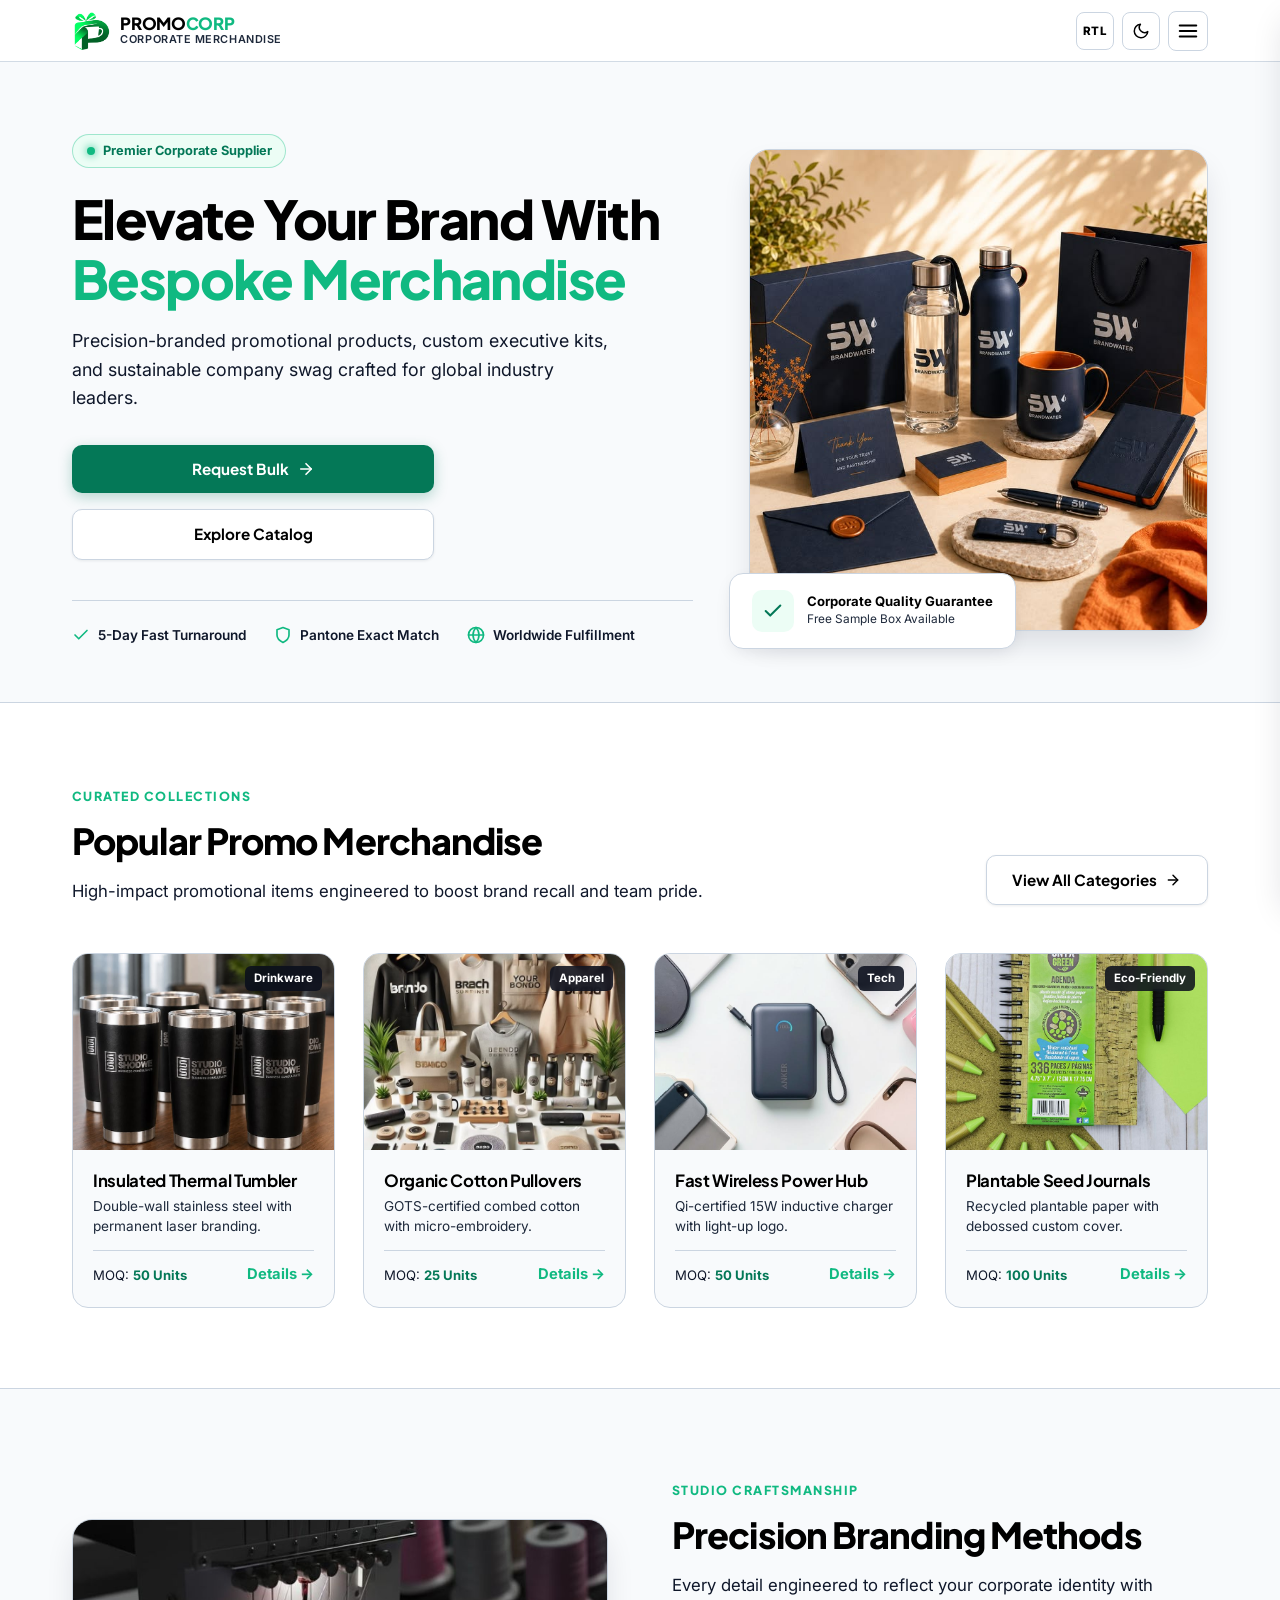
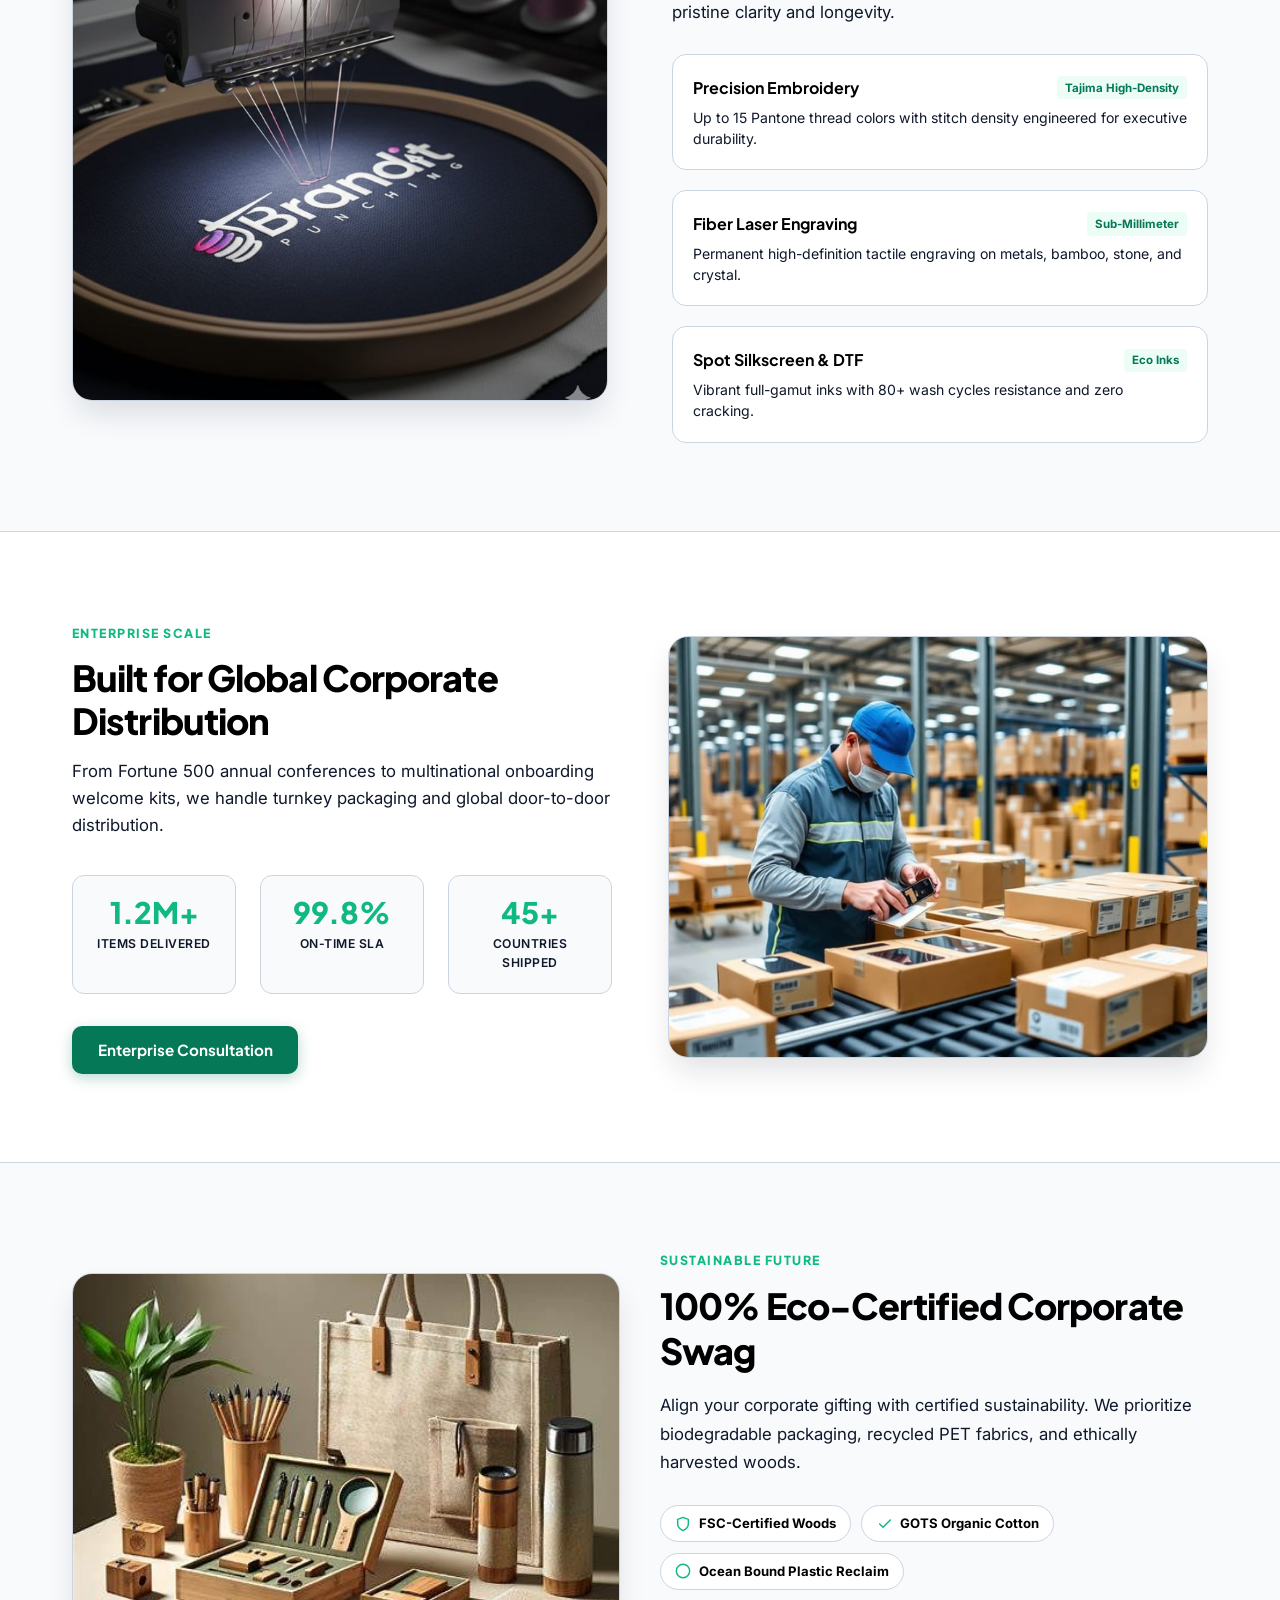
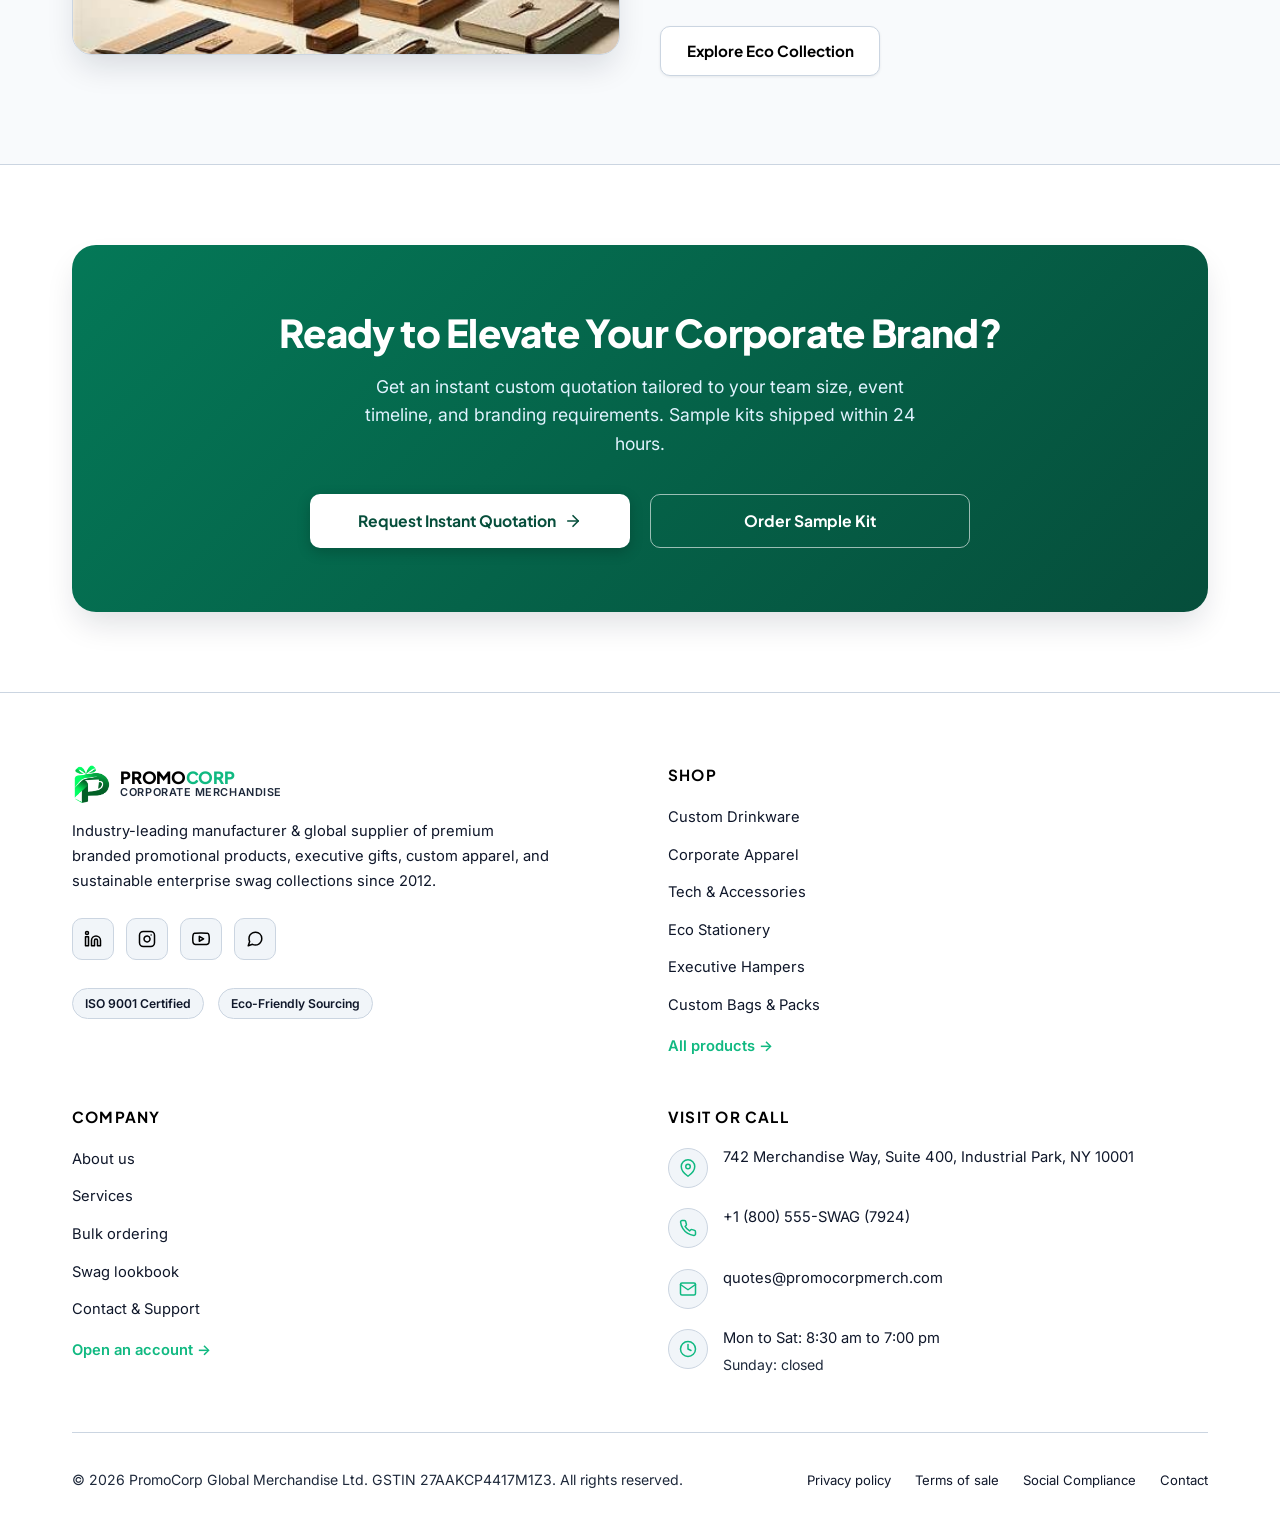
==== commit 7e63e8fe: "update" ====
--- a/index.html
+++ b/index.html
@@ -529,10 +529,10 @@
           </div>
 
           <!-- Eco Content -->
-          <div>
+          <div class="eco-content-col">
             <span class="section-eyebrow">Sustainable Future</span>
             <h2 class="section-title">100% Eco-Certified Corporate Swag</h2>
-            <p class="section-subtitle">
+            <p class="section-subtitle eco-subtitle">
               Align your corporate gifting with certified sustainability. We prioritize biodegradable packaging,
               recycled PET fabrics, and ethically harvested woods.
             </p>
@@ -619,29 +619,40 @@
 
           <!-- Social Media Icons (Reference Model) -->
           <div class="footer-social-row">
-            <a href="https://linkedin.com" class="footer-social-btn" aria-label="LinkedIn" target="_blank" rel="noopener">
-              <svg viewBox="0 0 24 24" fill="none" stroke="currentColor" stroke-width="2" stroke-linecap="round" stroke-linejoin="round">
+            <a href="https://linkedin.com" class="footer-social-btn" aria-label="LinkedIn" target="_blank"
+              rel="noopener">
+              <svg viewBox="0 0 24 24" fill="none" stroke="currentColor" stroke-width="2" stroke-linecap="round"
+                stroke-linejoin="round">
                 <path d="M16 8a6 6 0 0 1 6 6v7h-4v-7a2 2 0 0 0-2-2 2 2 0 0 0-2 2v7h-4v-7a6 6 0 0 1 6-6z"></path>
                 <rect x="2" y="9" width="4" height="12"></rect>
                 <circle cx="4" cy="4" r="2"></circle>
               </svg>
             </a>
-            <a href="https://instagram.com" class="footer-social-btn" aria-label="Instagram" target="_blank" rel="noopener">
-              <svg viewBox="0 0 24 24" fill="none" stroke="currentColor" stroke-width="2" stroke-linecap="round" stroke-linejoin="round">
+            <a href="https://instagram.com" class="footer-social-btn" aria-label="Instagram" target="_blank"
+              rel="noopener">
+              <svg viewBox="0 0 24 24" fill="none" stroke="currentColor" stroke-width="2" stroke-linecap="round"
+                stroke-linejoin="round">
                 <rect x="2" y="2" width="20" height="20" rx="5" ry="5"></rect>
                 <path d="M16 11.37A4 4 0 1 1 12.63 8 4 4 0 0 1 16 11.37z"></path>
                 <line x1="17.5" y1="6.5" x2="17.51" y2="6.5"></line>
               </svg>
             </a>
             <a href="https://youtube.com" class="footer-social-btn" aria-label="YouTube" target="_blank" rel="noopener">
-              <svg viewBox="0 0 24 24" fill="none" stroke="currentColor" stroke-width="2" stroke-linecap="round" stroke-linejoin="round">
-                <path d="M22.54 6.42a2.78 2.78 0 0 0-1.94-2C18.88 4 12 4 12 4s-6.88 0-8.6.46a2.78 2.78 0 0 0-1.94 2A29 29 0 0 0 1 11.75a29 29 0 0 0 .46 5.33A2.78 2.78 0 0 0 3.4 19c1.72.46 8.6.46 8.6.46s6.88 0 8.6-.46a2.78 2.78 0 0 0 1.94-2 29 29 0 0 0 .46-5.25 29 29 0 0 0-.46-5.33z"></path>
+              <svg viewBox="0 0 24 24" fill="none" stroke="currentColor" stroke-width="2" stroke-linecap="round"
+                stroke-linejoin="round">
+                <path
+                  d="M22.54 6.42a2.78 2.78 0 0 0-1.94-2C18.88 4 12 4 12 4s-6.88 0-8.6.46a2.78 2.78 0 0 0-1.94 2A29 29 0 0 0 1 11.75a29 29 0 0 0 .46 5.33A2.78 2.78 0 0 0 3.4 19c1.72.46 8.6.46 8.6.46s6.88 0 8.6-.46a2.78 2.78 0 0 0 1.94-2 29 29 0 0 0 .46-5.25 29 29 0 0 0-.46-5.33z">
+                </path>
                 <polygon points="9.75 15.02 15.5 11.75 9.75 8.48 9.75 15.02"></polygon>
               </svg>
             </a>
-            <a href="https://wa.me/18005557924" class="footer-social-btn" aria-label="WhatsApp" target="_blank" rel="noopener">
-              <svg viewBox="0 0 24 24" fill="none" stroke="currentColor" stroke-width="2" stroke-linecap="round" stroke-linejoin="round">
-                <path d="M21 11.5a8.38 8.38 0 0 1-.9 3.8 8.5 8.5 0 0 1-7.6 4.7 8.38 8.38 0 0 1-3.8-.9L3 21l1.9-5.7a8.38 8.38 0 0 1-.9-3.8 8.5 8.5 0 0 1 4.7-7.6 8.38 8.38 0 0 1 3.8-.9h.5a8.48 8.48 0 0 1 8 8v.5z"></path>
+            <a href="https://wa.me/18005557924" class="footer-social-btn" aria-label="WhatsApp" target="_blank"
+              rel="noopener">
+              <svg viewBox="0 0 24 24" fill="none" stroke="currentColor" stroke-width="2" stroke-linecap="round"
+                stroke-linejoin="round">
+                <path
+                  d="M21 11.5a8.38 8.38 0 0 1-.9 3.8 8.5 8.5 0 0 1-7.6 4.7 8.38 8.38 0 0 1-3.8-.9L3 21l1.9-5.7a8.38 8.38 0 0 1-.9-3.8 8.5 8.5 0 0 1 4.7-7.6 8.38 8.38 0 0 1 3.8-.9h.5a8.48 8.48 0 0 1 8 8v.5z">
+                </path>
               </svg>
             </a>
           </div>
@@ -745,7 +756,8 @@
 
       <!-- Bottom Bar -->
       <div class="footer-bottom">
-        <p class="footer-copy">&copy; 2026 PromoCorp Global Merchandise Ltd. GSTIN 27AAKCP4417M1Z3. All rights reserved.</p>
+        <p class="footer-copy">&copy; 2026 PromoCorp Global Merchandise Ltd. GSTIN 27AAKCP4417M1Z3. All rights reserved.
+        </p>
         <div class="footer-bottom-links">
           <a href="contact.html#privacy" class="footer-link">Privacy policy</a>
           <a href="contact.html#terms" class="footer-link">Terms of sale</a>
--- a/assets/css/style.css
+++ b/assets/css/style.css
@@ -1617,7 +1617,7 @@
 
 .eco-grid {
   display: grid;
-  grid-template-columns: 0.9fr 1.1fr;
+  grid-template-columns: minmax(0, 0.95fr) minmax(0, 1.05fr);
   gap: 3.5rem;
   align-items: center;
 }
@@ -1628,25 +1628,61 @@
   overflow: hidden;
   border: 1px solid var(--border-color);
   box-shadow: var(--shadow-lg);
+  min-width: 0;
+  width: 100%;
 }
 
 .eco-visual-box img {
   width: 100%;
   height: 440px;
   object-fit: cover;
+  display: block;
+}
+
+.eco-content-col {
+  min-width: 0;
+  width: 100%;
+  display: flex;
+  flex-direction: column;
+  align-items: flex-start;
+  text-align: left;
+}
+
+.eco-content-col .section-title {
+  max-width: 100%;
+  word-break: break-word;
+  overflow-wrap: break-word;
+  line-height: 1.25;
+  margin-bottom: 1.15rem;
+}
+
+.eco-content-col .section-subtitle,
+.eco-subtitle {
+  max-width: 100%;
+  width: 100%;
+  font-size: 1.05rem;
+  line-height: 1.7;
+  color: var(--text-muted);
+  text-align: left;
+  text-wrap: pretty;
+  word-break: normal;
+  overflow-wrap: break-word;
+  margin-bottom: 0;
 }
 
 .eco-pills-row {
   display: flex;
   flex-wrap: wrap;
+  align-items: center;
   gap: 0.65rem;
   margin: 1.75rem 0 2.25rem 0;
+  max-width: 100%;
 }
 
 .eco-pill {
   display: inline-flex;
   align-items: center;
-  gap: 0.4rem;
+  gap: 0.45rem;
   padding: 0.45rem 0.9rem;
   background-color: var(--bg-surface);
   border: 1px solid var(--border-color);
@@ -1654,12 +1690,20 @@
   font-size: 0.82rem;
   font-weight: 700;
   color: var(--text-main);
+  max-width: 100%;
+  box-sizing: border-box;
 }
 
 .eco-pill svg {
   width: 16px;
   height: 16px;
+  flex-shrink: 0;
   color: var(--color-accent);
+}
+
+.eco-pill span {
+  white-space: normal;
+  word-break: break-word;
 }
 
 /* ==========================================================================
@@ -2694,7 +2738,8 @@
 }
 
 .prod-spotlight-badge {
-  display: inline-block;
+  display: inline-flex;
+  align-items: center;
   font-family: var(--font-heading);
   font-size: 0.72rem;
   font-weight: 800;
@@ -2703,11 +2748,12 @@
   color: #34d399;
   background: rgba(4, 120, 87, 0.45);
   border: 1px solid rgba(16, 185, 129, 0.5);
-  padding: 0.25rem 0.75rem;
+  padding: 0.28rem 0.75rem;
   border-radius: 9999px;
-  margin-bottom: 0.65rem;
+  margin-bottom: 0.75rem;
   backdrop-filter: blur(8px);
   -webkit-backdrop-filter: blur(8px);
+  line-height: 1.2;
   transition: transform var(--transition-fast), background var(--transition-fast), color var(--transition-fast);
 }
 
@@ -2721,11 +2767,18 @@
   font-family: var(--font-heading);
   font-size: 1.25rem;
   font-weight: 800;
-  line-height: 1.25;
+  line-height: 1.3;
   letter-spacing: -0.015em;
   color: #ffffff !important;
   text-shadow: 0 2px 10px rgba(0, 0, 0, 0.85);
   margin: 0;
+  width: 100%;
+  min-height: 2.6em;
+  display: flex;
+  flex-direction: column;
+  justify-content: flex-start;
+  align-items: flex-start;
+  text-align: left;
   transition: color var(--transition-fast);
 }
 
@@ -2750,6 +2803,9 @@
   }
   .prod-spotlight-img-box {
     aspect-ratio: 16 / 11;
+  }
+  .prod-spotlight-title {
+    min-height: auto;
   }
 }
 
@@ -3998,6 +4054,42 @@
   background-color: var(--bg-surface);
 }
 
+/* Date Input Calendar Picker Indicator (Pure White in Dark Mode) */
+input[type="date"].form-input-custom {
+  position: relative;
+  cursor: pointer;
+}
+
+input[type="date"]::-webkit-calendar-picker-indicator {
+  cursor: pointer;
+  border-radius: 4px;
+  padding: 2px;
+  transition: opacity var(--transition-fast), filter var(--transition-fast);
+}
+
+html.dark input[type="date"],
+html.dark input[type="date"].form-input-custom,
+html.dark #target-delivery-date {
+  color-scheme: dark !important;
+  color: #ffffff !important;
+}
+
+html.dark input[type="date"]::-webkit-calendar-picker-indicator,
+html.dark #target-delivery-date::-webkit-calendar-picker-indicator {
+  background-image: url("data:image/svg+xml,%3Csvg xmlns='http://www.w3.org/2000/svg' width='20' height='20' viewBox='0 0 24 24' fill='none' stroke='%23ffffff' stroke-width='2.2' stroke-linecap='round' stroke-linejoin='round'%3E%3Crect x='3' y='4' width='18' height='18' rx='2' ry='2'%3E%3C/rect%3E%3Cline x1='16' y1='2' x2='16' y2='6'%3E%3C/line%3E%3Cline x1='8' y1='2' x2='8' y2='6'%3E%3C/line%3E%3Cline x1='3' y1='10' x2='21' y2='10'%3E%3C/line%3E%3C/svg%3E") !important;
+  background-repeat: no-repeat !important;
+  background-position: center !important;
+  background-size: 18px 18px !important;
+  cursor: pointer !important;
+  filter: none !important;
+  opacity: 1 !important;
+}
+
+html.dark input[type="date"]::-webkit-calendar-picker-indicator:hover,
+html.dark #target-delivery-date::-webkit-calendar-picker-indicator:hover {
+  opacity: 0.8 !important;
+}
+
 .artwork-dropzone {
   position: relative;
   background-color: var(--bg-subtle);
--- a/assets/css/responsive.css
+++ b/assets/css/responsive.css
@@ -62,6 +62,16 @@
   .footer-col-contact,
   .footer-newsletter-col {
     grid-column: span 1 !important;
+  }
+
+  /* Eco Section Tablet Sizing for iPad Pro 13, iPad Pro, Surface Pro */
+  .eco-grid {
+    grid-template-columns: minmax(0, 1fr) minmax(0, 1fr) !important;
+    gap: 2.5rem !important;
+  }
+
+  .eco-visual-box img {
+    height: 380px !important;
   }
 }
 
@@ -576,6 +586,16 @@
     padding: 1.75rem 1.25rem;
   }
 
+  .eco-pills-row {
+    gap: 0.5rem;
+    margin: 1.25rem 0 1.75rem 0;
+  }
+
+  .eco-pill {
+    font-size: 0.78rem;
+    padding: 0.4rem 0.75rem;
+  }
+
   .btn-group-pair,
   .hero-actions,
   .cta-btn-group,
